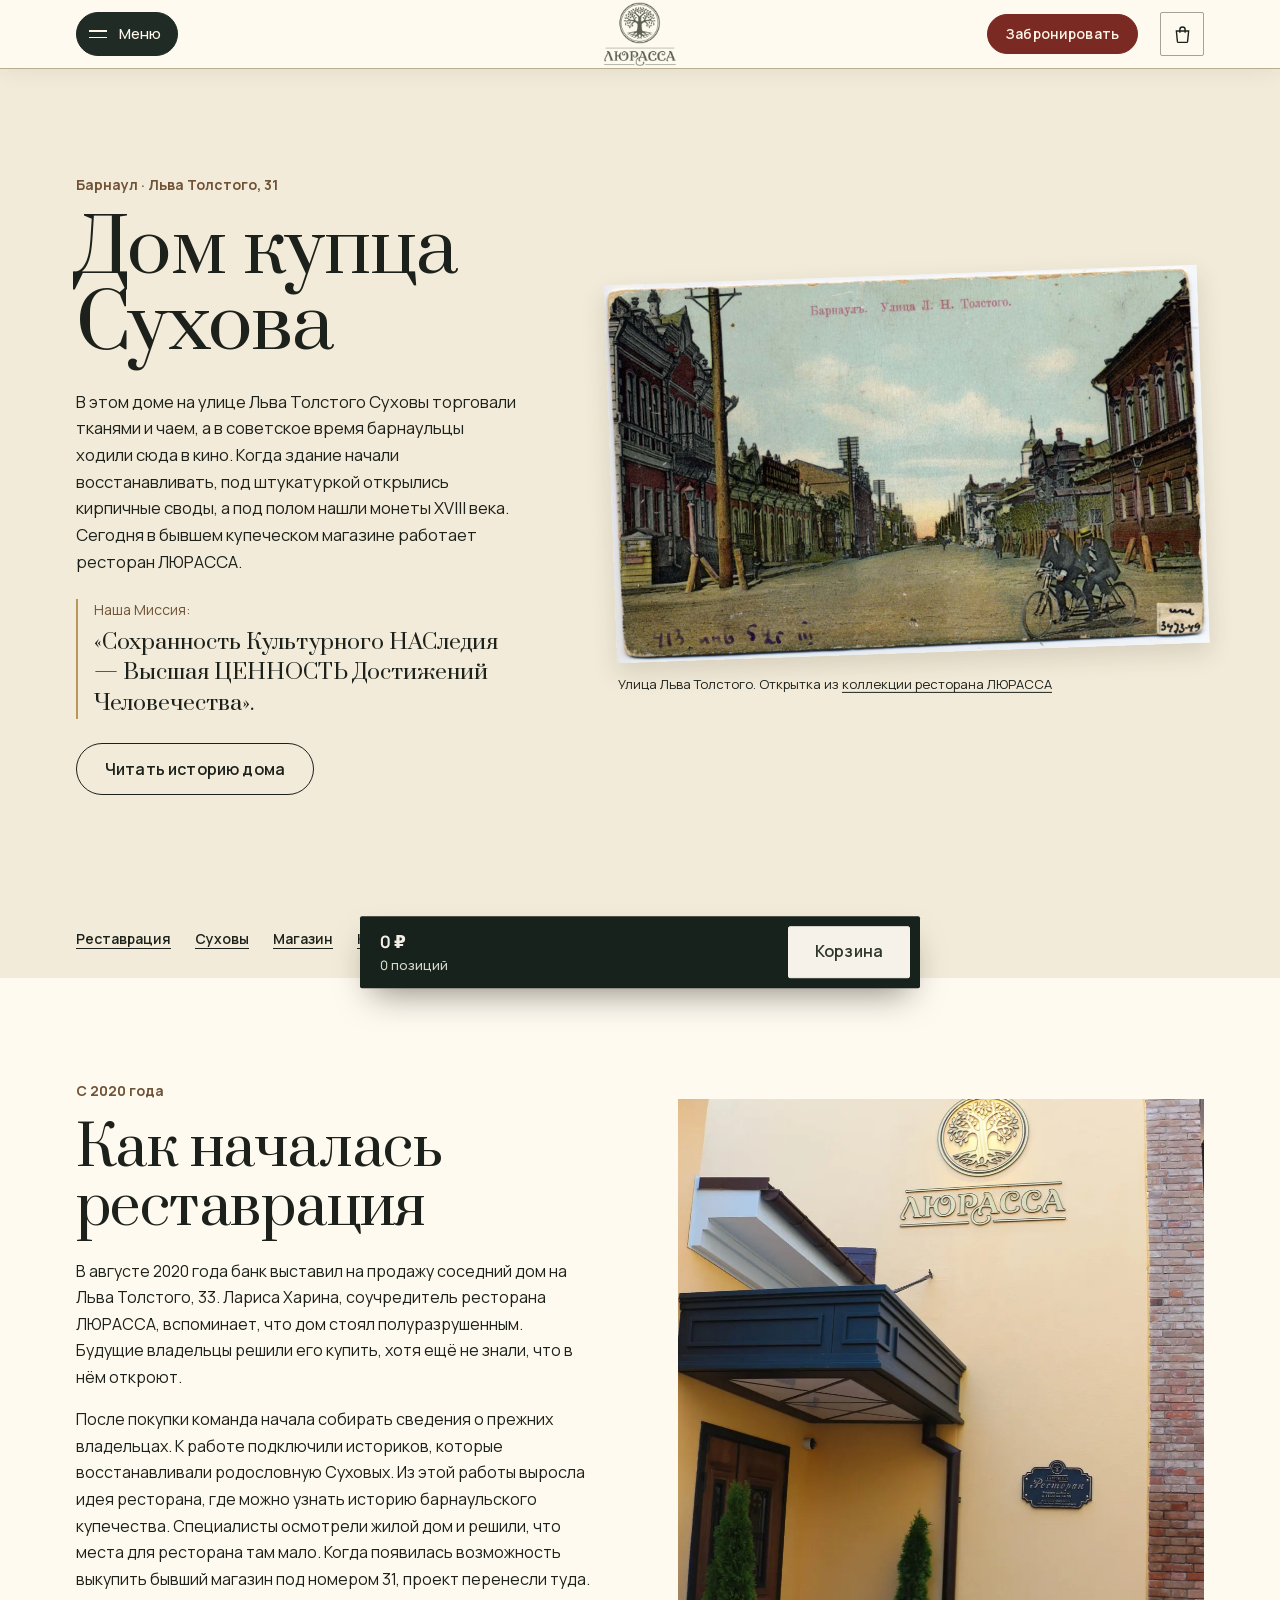
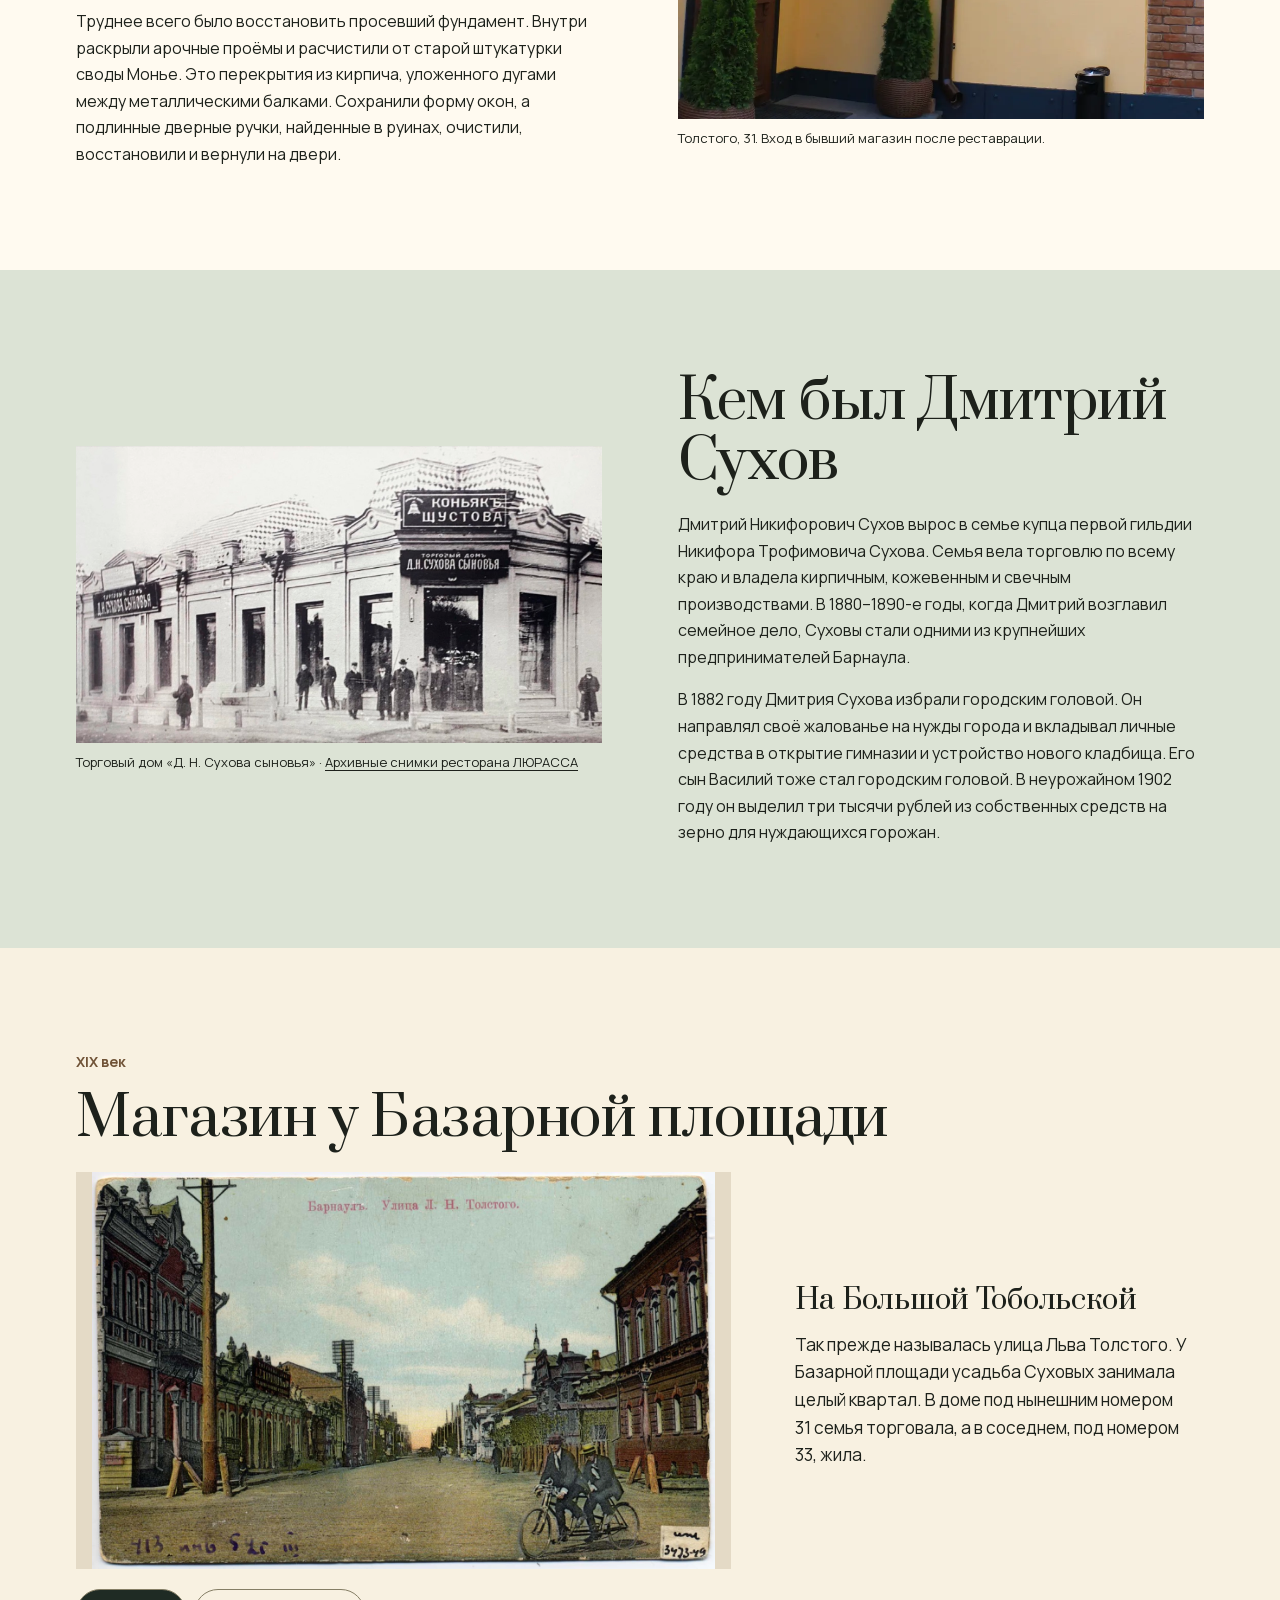
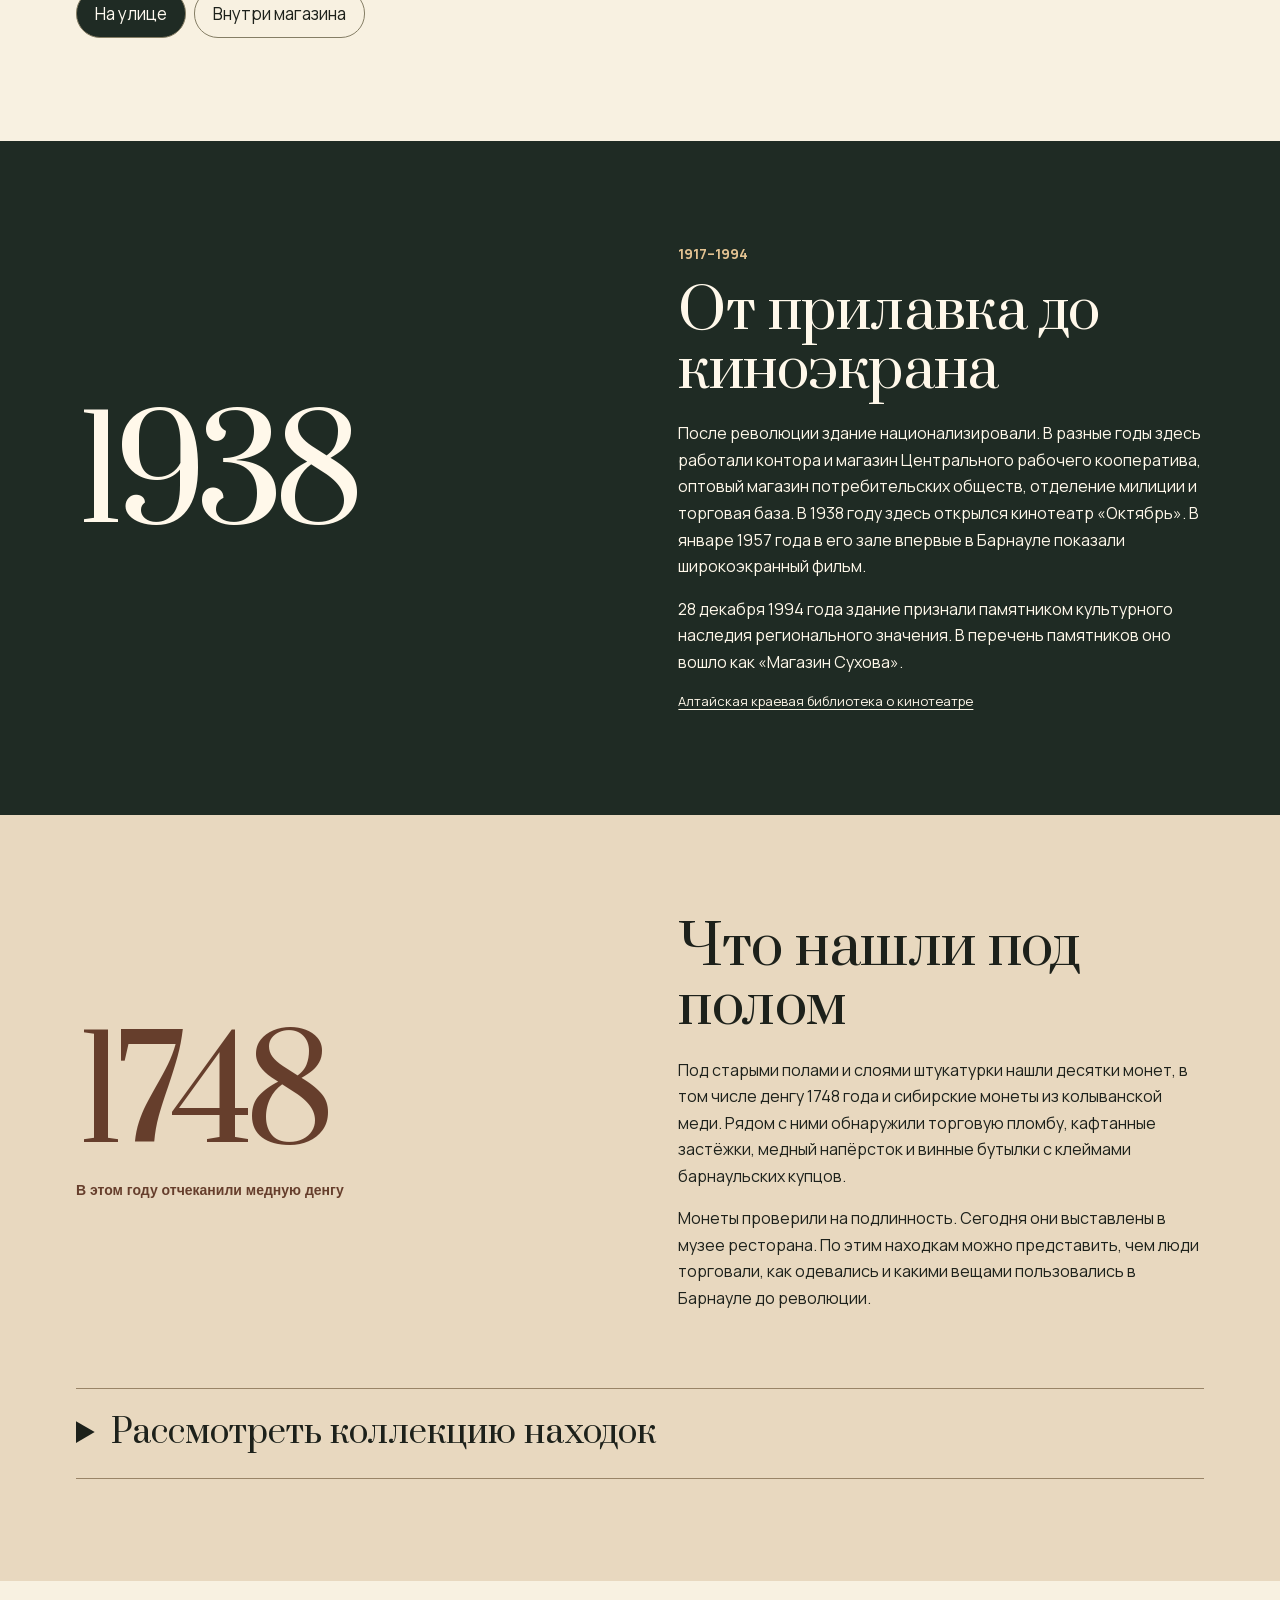
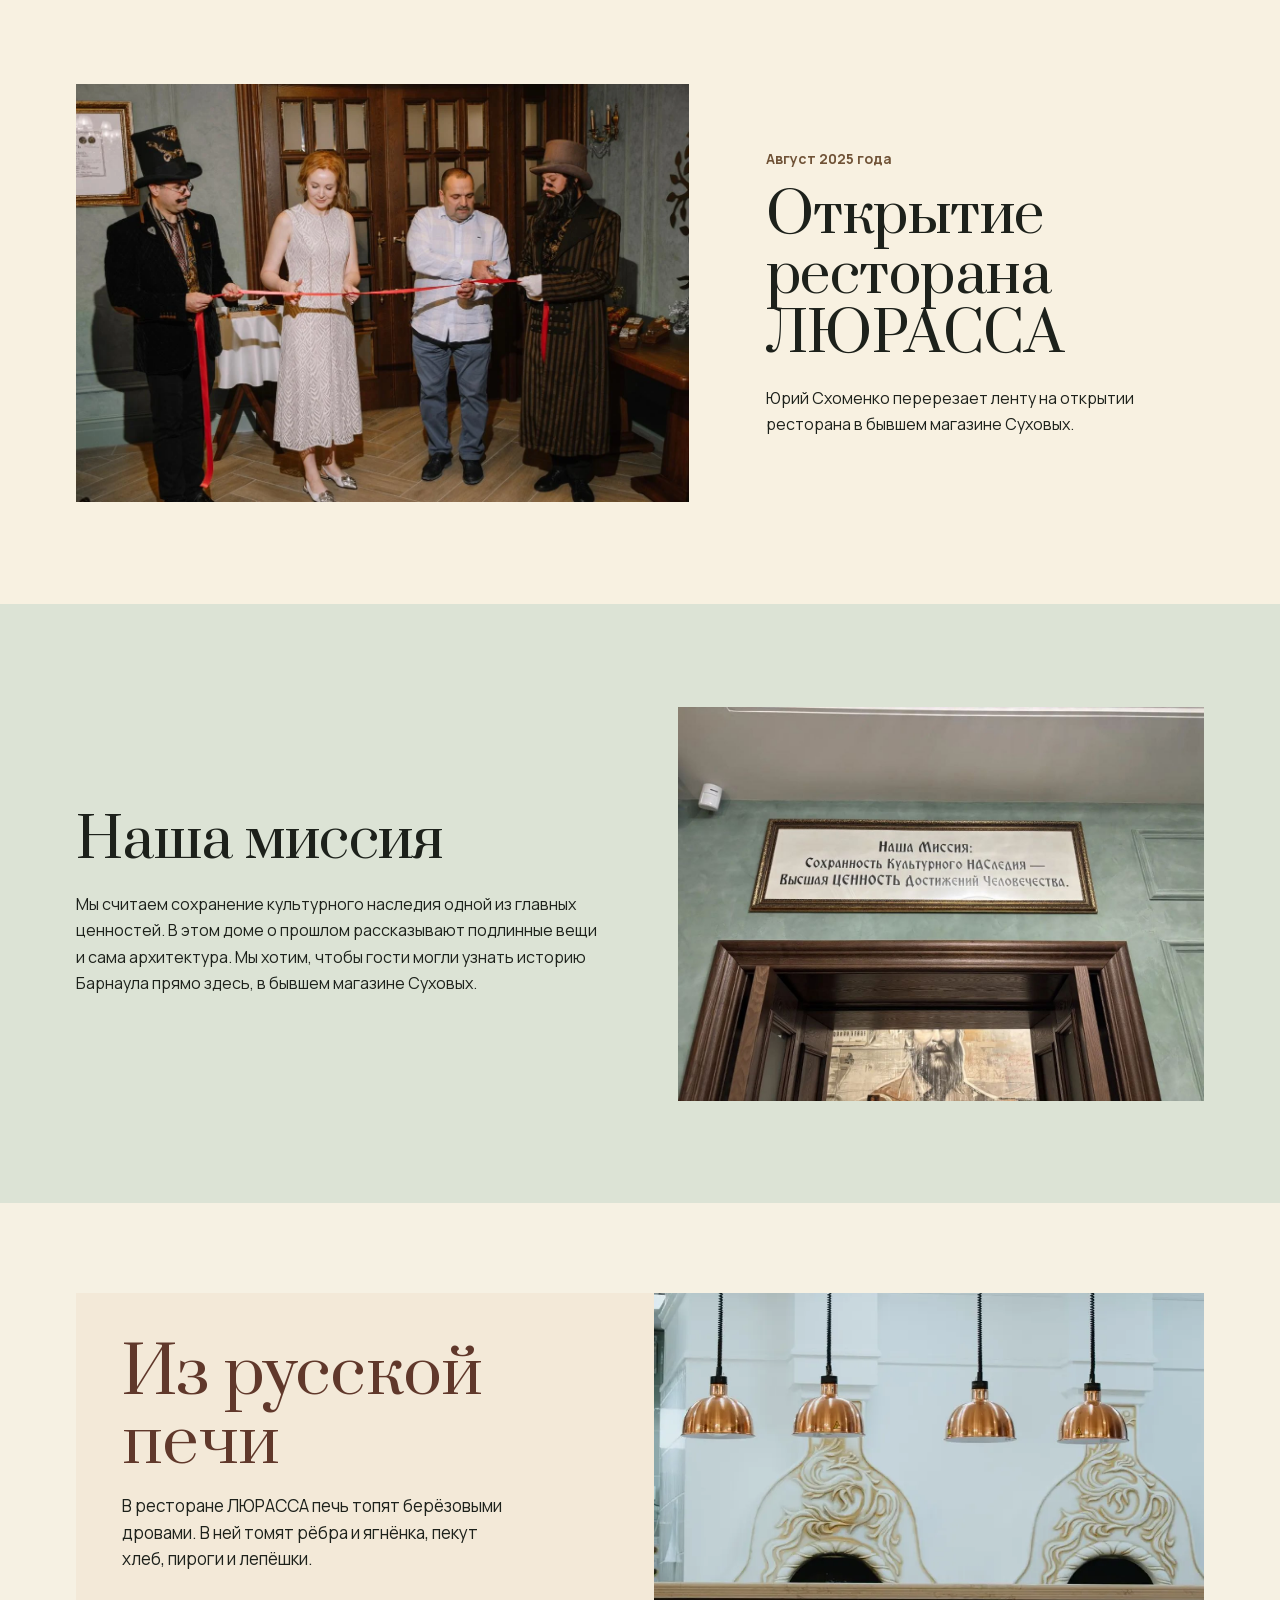
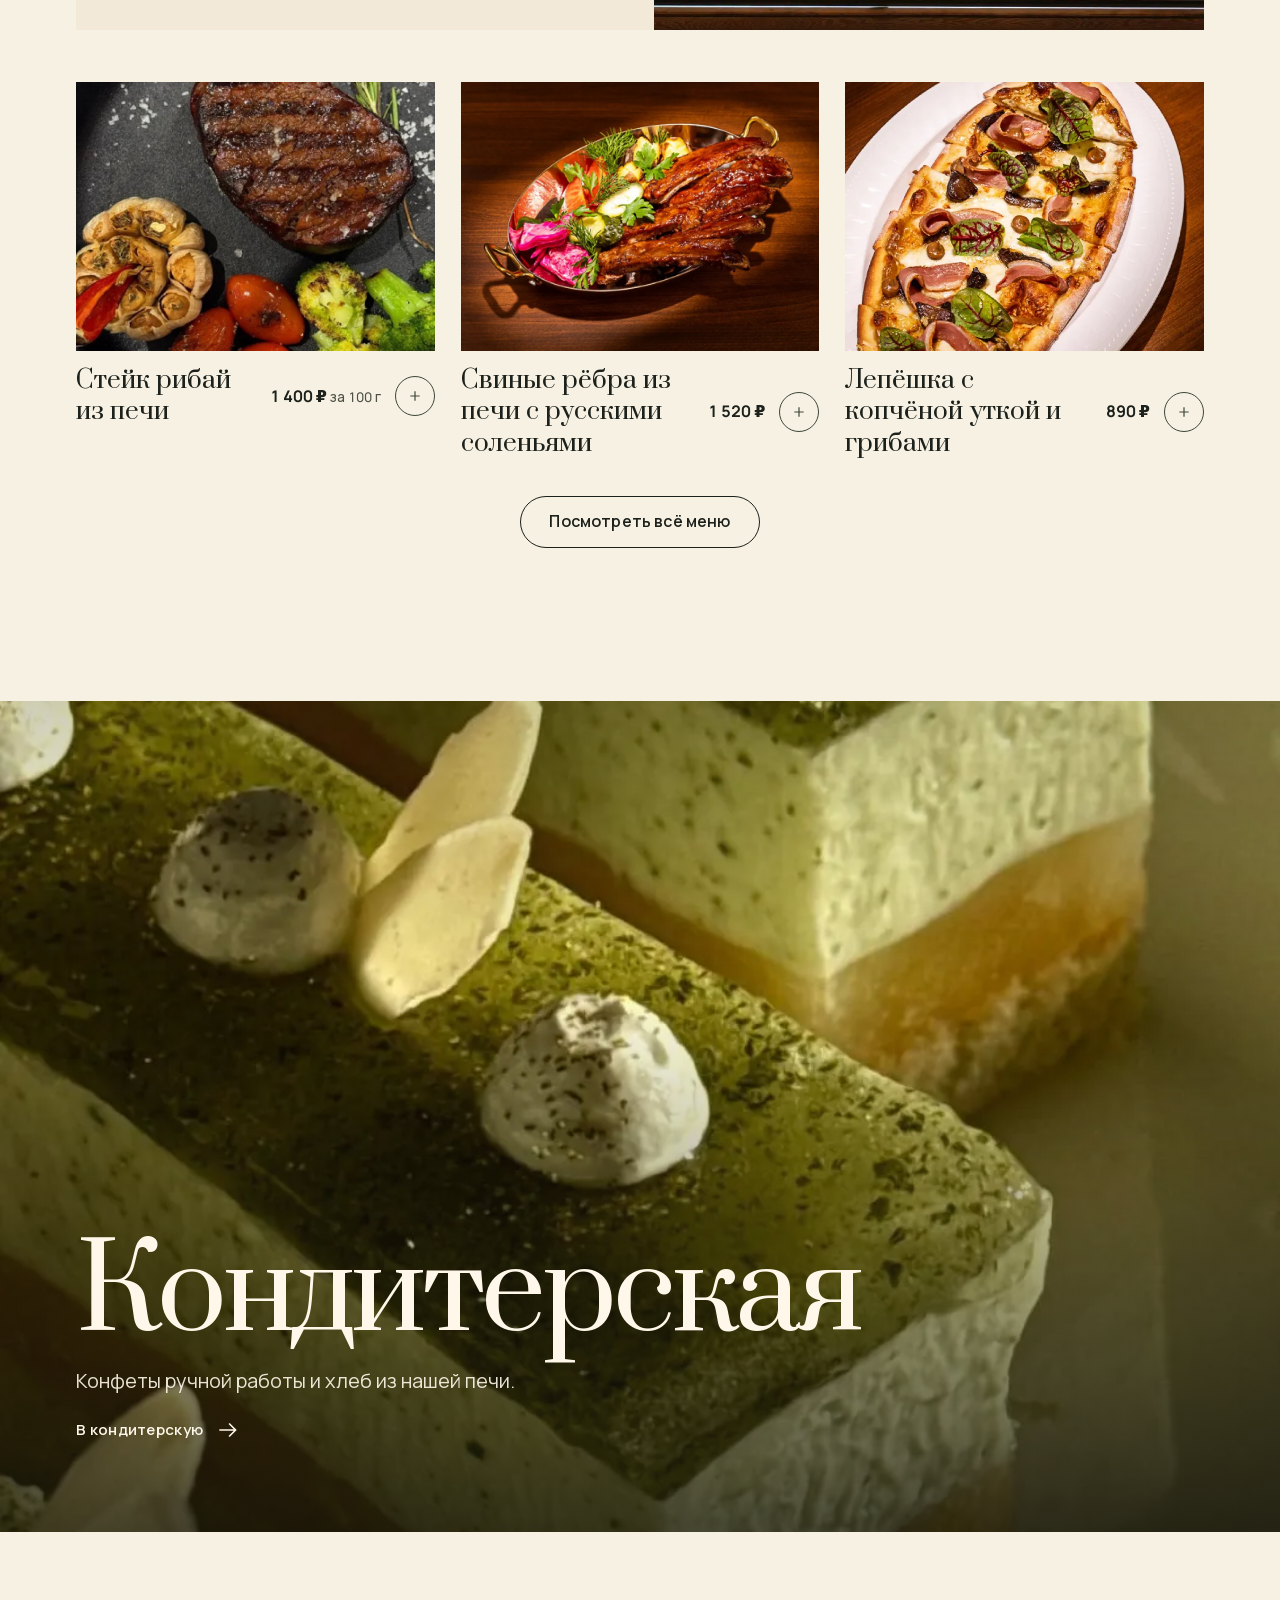
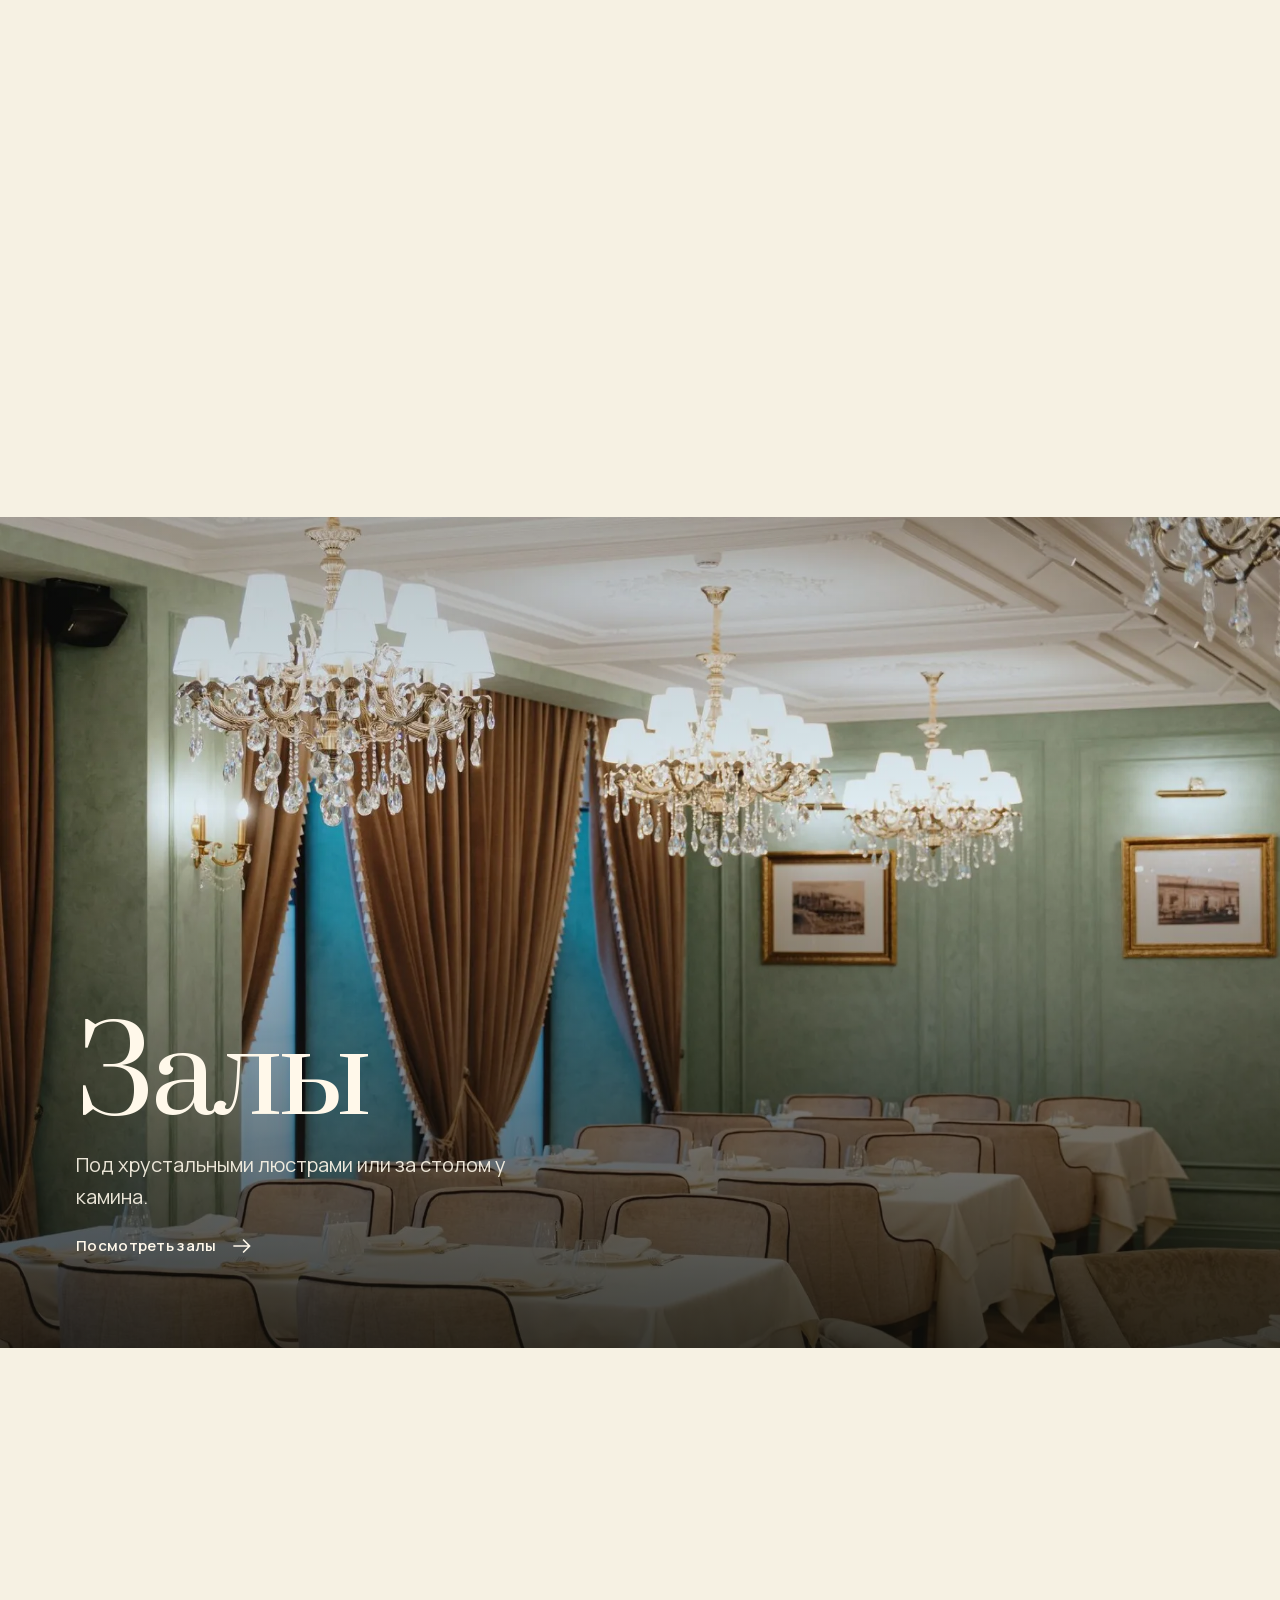
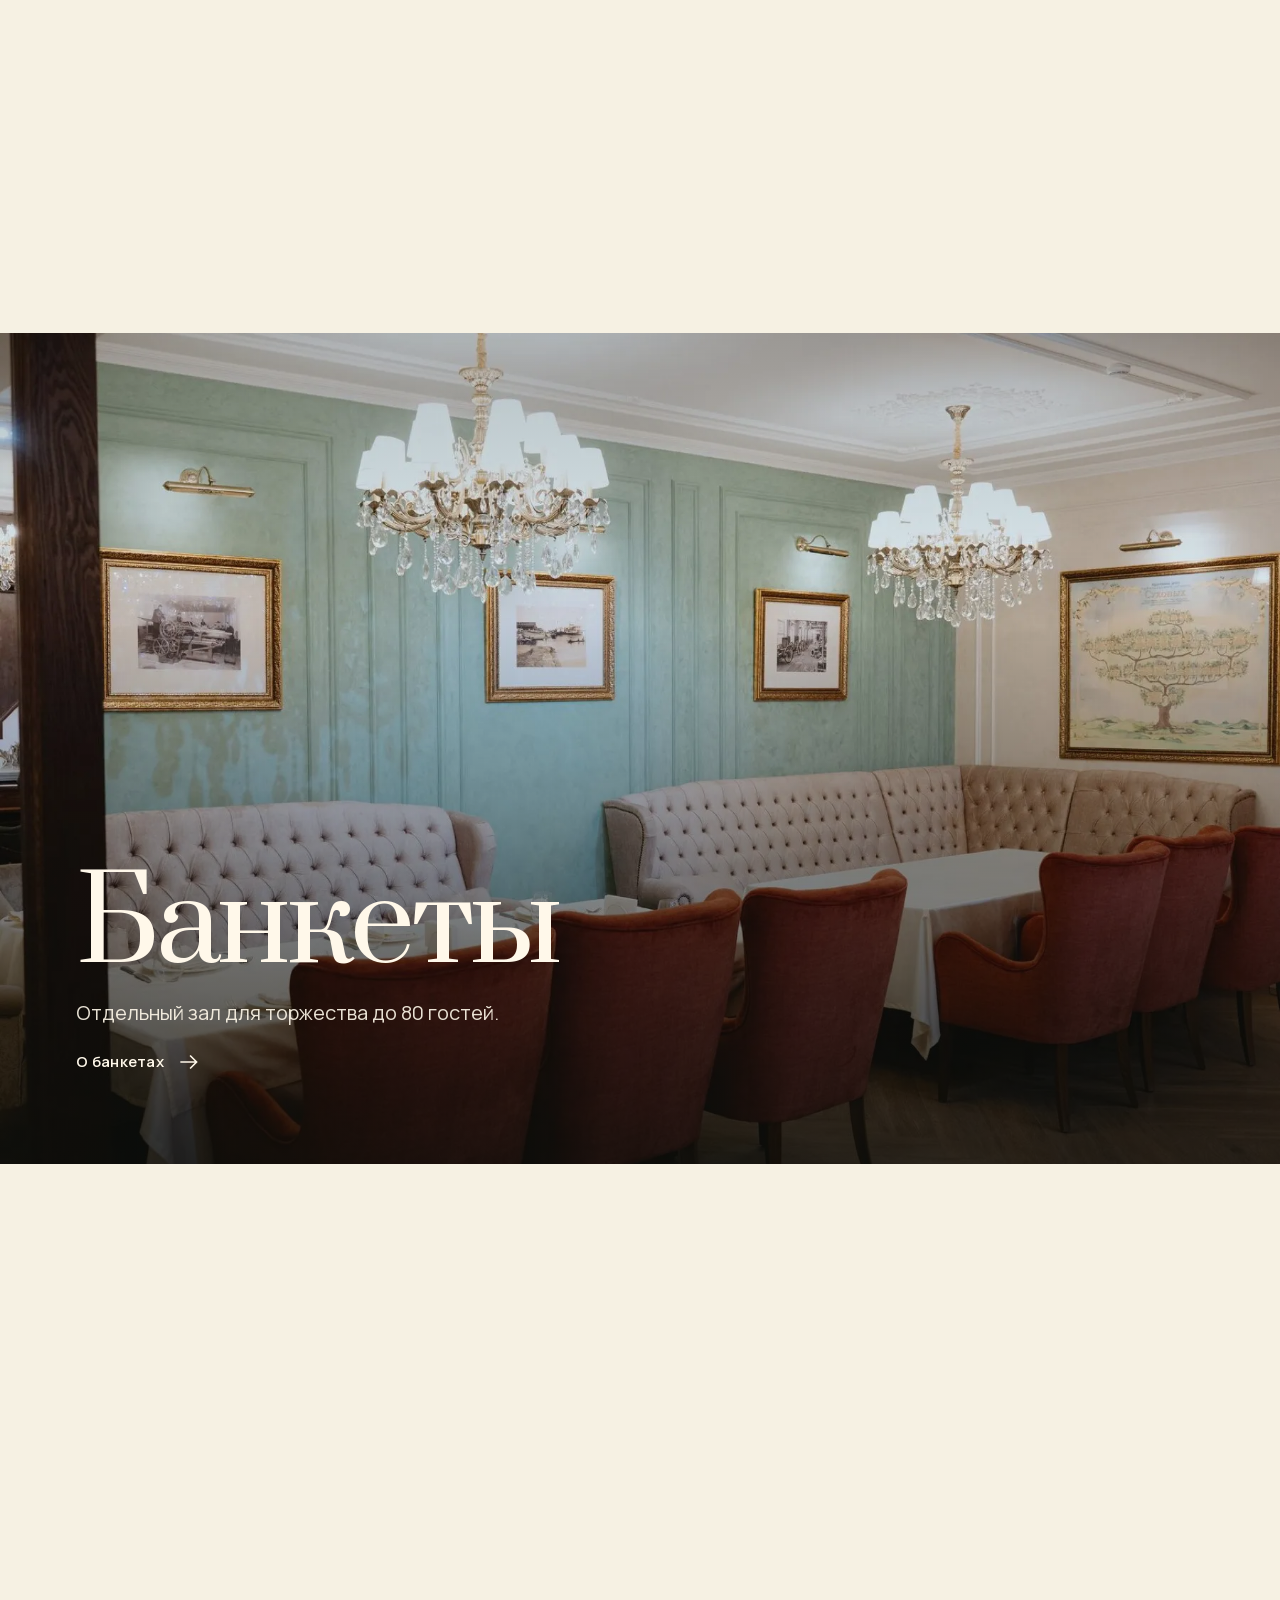
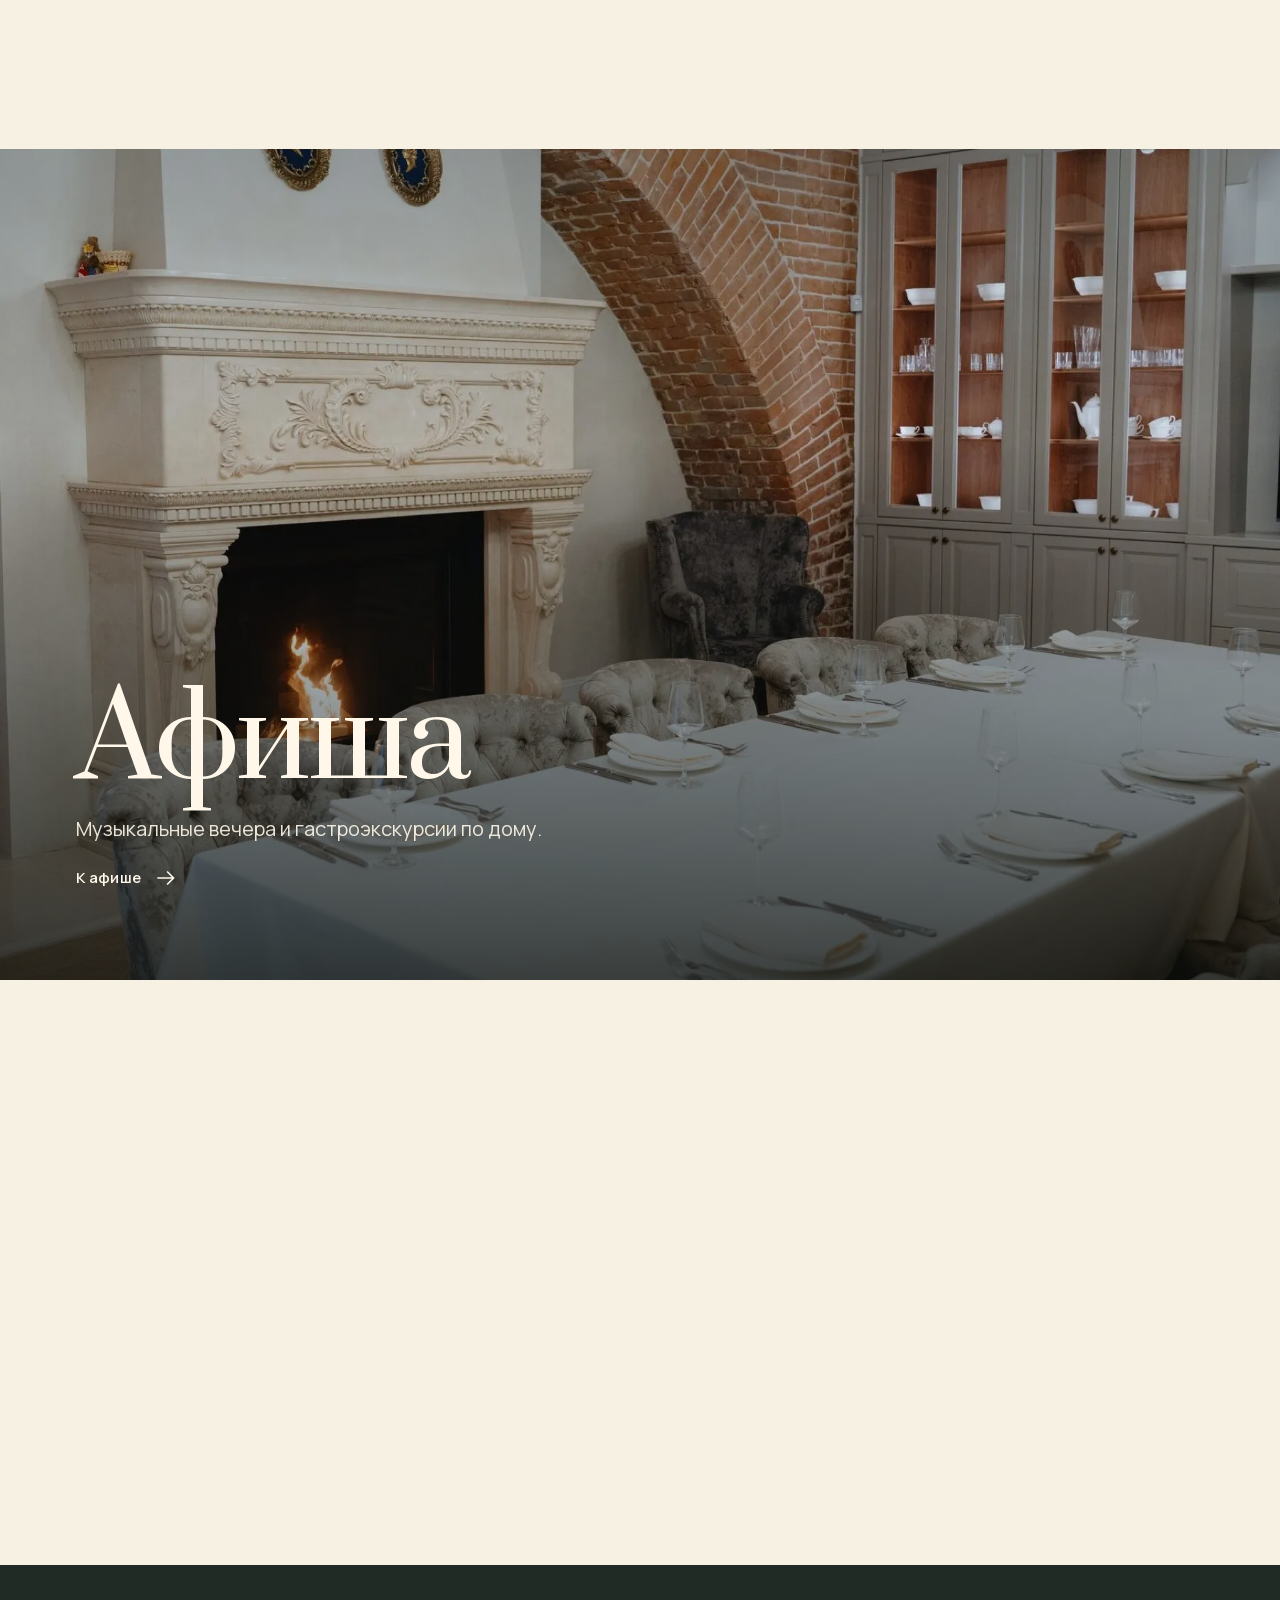
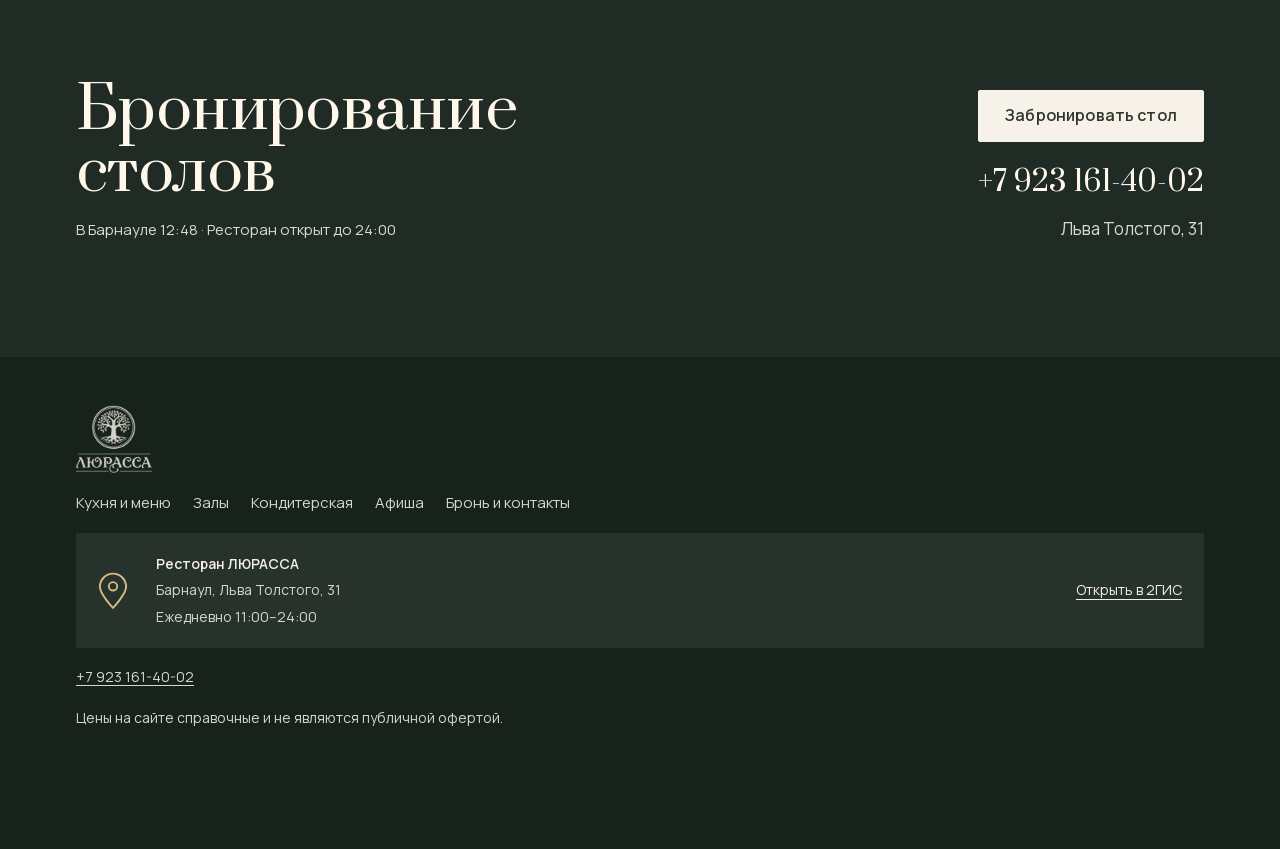
==== index.html @ 17867ce0 "Use official LURASSA spelling throughout the site" ====
<!doctype html>
<html lang="ru">
<head>
<meta charset="utf-8">
<meta name="viewport" content="width=device-width, initial-scale=1, viewport-fit=cover">
<title>ЛЮРАССА — ресторан купеческой кухни в Барнауле</title>
<meta name="description" content="История дома купца Сухова в Барнауле. После реставрации в бывшем купеческом магазине по адресу Льва Толстого, 31, открылся ресторан русской кухни ЛЮРАССА.">
<meta name="theme-color" content="#f6f1e3">
<link rel="preload" href="fonts/Prata-400-cyrillic.woff2" as="font" type="font/woff2" crossorigin>
<link rel="stylesheet" href="styles.css?v=1795356678">
<link rel="stylesheet" href="book.css?v=1795356678">
<link rel="stylesheet" href="pages.css?v=1795356678">
<link rel="icon" href="img/logo-tree-gold.png">
</head>
<body class="bk page-index">
<svg width="0" height="0" style="position:absolute" aria-hidden="true">
  <symbol id="i-bag" viewBox="0 0 24 24"><path d="M5 8h14l-1.2 12.2a1 1 0 0 1-1 .8H7.2a1 1 0 0 1-1-.8L5 8z" fill="none" stroke="currentColor" stroke-width="1.6"/><path d="M9 10V6.5a3 3 0 0 1 6 0V10" fill="none" stroke="currentColor" stroke-width="1.6"/></symbol>
  <symbol id="i-x" viewBox="0 0 24 24"><path d="M5 5l14 14M19 5L5 19" fill="none" stroke="currentColor" stroke-width="1.8"/></symbol>
  <symbol id="i-plus" viewBox="0 0 24 24"><path d="M12 5v14M5 12h14" fill="none" stroke="currentColor" stroke-width="1.8"/></symbol>
  <symbol id="i-arrow" viewBox="0 0 24 24"><path d="M4 12h15M13 6l6 6-6 6" fill="none" stroke="currentColor" stroke-width="1.5"/></symbol>
</svg>
<a class="skip" href="#main">К содержанию</a>
<header class="bk-top">
  <div class="wrap bk-top__in">
    <div class="bk-top__l">
      <button class="menubtn" type="button" aria-expanded="false" aria-controls="ov"><span class="menubtn__i"><i></i><i></i></span><span class="menubtn__t">Меню</span></button>
    </div>
    <a class="bk-logo" href="index.html" aria-label="ЛЮРАССА, на главную"><img src="img/logo-olive.png" alt="" width="400" height="357"></a>
    <div class="bk-top__r">
      <a class="bk-link bk-hide-s" href="tel:+79231614002">+7 923 161-40-02</a>
      <a class="btn btn--red btn--sm" href="bron.html">Забронировать</a>
      <button class="cart-btn" type="button" data-open-cart aria-label="Корзина"><svg aria-hidden="true"><use href="#i-bag"/></svg><span class="cart-btn__n"></span></button>
    </div>
  </div>
</header>
<div class="ov" id="ov" hidden>
  <div class="ov__pic" aria-hidden="true"><img src="img/gl-02.webp" alt=""></div>
  <div class="ov__body">
    <nav aria-label="Разделы сайта"><ul class="ov__list"><li><a href="index.html" data-img="img/gl-02.webp" aria-current="page">Главная · история дома</a></li><li><a href="menu.html" data-img="img/dish-ribeye.webp">Кухня и меню</a></li><li><a href="zaly.html" data-img="img/gl-08.webp">Залы</a></li><li><a href="konditerskaya.html" data-img="img/dessert-green.webp">Кондитерская</a></li><li><a href="afisha.html" data-img="img/gl-04.webp">Афиша</a></li><li><a href="bron.html" data-img="img/gl-11.webp">Бронь и контакты</a></li></ul></nav>
    <div class="ov__foot">
      <p class="live" data-live>Барнаул, Льва Толстого, 31 · ежедневно 11:00–24:00</p>
      <p><a href="tel:+79231614002">+7 923 161-40-02</a> · <a href="https://t.me/lurassa_rest">Telegram</a> · <a href="https://vk.com/lurassa_rest">ВКонтакте</a></p>
    </div>
  </div>
</div>
<main id="main">
<section class="heritage" aria-labelledby="heritage-title">
    <div class="wrap heritage__grid">
      <div class="heritage__copy">
        <p class="heritage__address">Барнаул · Льва Толстого, 31</p>
        <h1 id="heritage-title">Дом купца Сухова</h1>
        <p>В этом доме на улице Льва Толстого Суховы торговали тканями и чаем, а в советское время барнаульцы ходили сюда в кино. Когда здание начали восстанавливать, под штукатуркой открылись кирпичные своды, а под полом нашли монеты XVIII века. Сегодня в бывшем купеческом магазине работает ресторан ЛЮРАССА.</p>
        <div class="heritage__mission">
          <p>Наша Миссия:</p>
          <blockquote>«Сохранность Культурного НАСледия — Высшая ЦЕННОСТЬ Достижений Человечества».</blockquote>
        </div>
        <div class="heritage__links">
          <a class="btn btn--ink" href="#story">Читать историю дома</a>
        </div>
      </div>
      <figure class="heritage__photo">
        <img src="img/archive-store.jpg" alt="Старая барнаульская открытка с видом улицы Льва Толстого" width="1440" height="918" fetchpriority="high">
        <figcaption>Улица Льва Толстого. Открытка из <a href="https://lurassa.ru/history">коллекции ресторана ЛЮРАССА</a></figcaption>
      </figure>
    </div>
    <div class="heritage__story" id="story">
      <nav class="wrap heritage__contents" aria-label="Главы истории дома">
        <a href="#restoration">Реставрация</a>
        <a href="#sukhov">Суховы</a>
        <a href="#store">Магазин</a>
        <a href="#cinema">Кинотеатр</a>
        <a href="#finds">Находки</a>
        <a href="#opening">Открытие</a>
        <a href="#mission">Миссия</a>
      </nav>
      <section class="heritage__chapter heritage__chapter--restoration" id="restoration">
        <div class="wrap heritage__chapter-in">
          <div class="heritage__chapter-copy">
        <div>
          <p class="heritage__period">С 2020 года</p>
          <h2>Как началась реставрация</h2>
        </div>
        <div class="heritage__prose"><p>В августе 2020 года банк выставил на продажу соседний дом на Льва Толстого, 33. Лариса Харина, соучредитель ресторана ЛЮРАССА, вспоминает, что дом стоял полуразрушенным. Будущие владельцы решили его купить, хотя ещё не знали, что в нём откроют.</p>
          <p>После покупки команда начала собирать сведения о прежних владельцах. К работе подключили историков, которые восстанавливали родословную Суховых. Из этой работы выросла идея ресторана, где можно узнать историю барнаульского купечества. Специалисты осмотрели жилой дом и решили, что места для ресторана там мало. Когда появилась возможность выкупить бывший магазин под номером 31, проект перенесли туда.</p>
          <p>Труднее всего было восстановить просевший фундамент. Внутри раскрыли арочные проёмы и расчистили от старой штукатурки своды Монье. Это перекрытия из кирпича, уложенного дугами между металлическими балками. Сохранили форму окон, а подлинные дверные ручки, найденные в руинах, очистили, восстановили и вернули на двери.</p></div>
          </div>
          <figure class="heritage__figure">
            <img src="img/facade-sign.webp" alt="Вход в восстановленный купеческий магазин" width="1030" height="1400" loading="lazy">
            <figcaption>Толстого, 31. Вход в бывший магазин после реставрации.</figcaption>
          </figure>
        </div>
      </section>
      <section class="heritage__chapter heritage__chapter--portrait" id="sukhov">
        <div class="wrap heritage__chapter-in">
          <figure class="heritage__figure">
            <img src="img/archive-sons.jpg" alt="Вывеска торгового дома Д. Н. Сухова сыновья на старой фотографии" width="1440" height="814" loading="lazy">
            <figcaption>Торговый дом «Д. Н. Сухова сыновья» · <a href="https://lurassa.ru/history">Архивные снимки ресторана ЛЮРАССА</a></figcaption>
          </figure>
          <div class="heritage__chapter-copy">
        <h2>Кем был Дмитрий Сухов</h2>
        <div class="heritage__prose"><p>Дмитрий Никифорович Сухов вырос в семье купца первой гильдии Никифора Трофимовича Сухова. Семья вела торговлю по всему краю и владела кирпичным, кожевенным и свечным производствами. В 1880–1890-е годы, когда Дмитрий возглавил семейное дело, Суховы стали одними из крупнейших предпринимателей Барнаула.</p>
          <p>В 1882 году Дмитрия Сухова избрали городским головой. Он направлял своё жалованье на нужды города и вкладывал личные средства в открытие гимназии и устройство нового кладбища. Его сын Василий тоже стал городским головой. В неурожайном 1902 году он выделил три тысячи рублей из собственных средств на зерно для нуждающихся горожан.</p></div>
          </div>
        </div>
      </section>
      <section class="heritage__chapter heritage__chapter--archive" id="store">
        <div class="wrap heritage__chapter-in">
        <div>
          <p class="heritage__period">XIX век</p>
          <h2>Магазин у Базарной площади</h2>
        </div>
          <div class="archive-album">
            <figure id="album-street">
              <img src="img/archive-store.jpg" alt="Большая Тобольская на старой открытке" width="1440" height="918" loading="lazy">
              <figcaption><h3>На Большой Тобольской</h3><p>Так прежде называлась улица Льва Толстого. У Базарной площади усадьба Суховых занимала целый квартал. В доме под нынешним номером 31 семья торговала, а в соседнем, под номером 33, жила.</p></figcaption>
            </figure>
            <figure id="album-shop">
              <img src="img/archive-extra.jpg" alt="Прилавки, полки с товаром и продавцы в торговом зале" width="1440" height="838" loading="lazy">
              <figcaption><h3>За купеческим прилавком</h3><p>В магазин приходили за чаем, сахаром, тканями и готовым платьем. Здесь же купцы покупали у местных жителей сельскохозяйственную продукцию.</p></figcaption>
            </figure>
            <div class="album-controls" hidden aria-label="Снимки магазина">
              <button type="button" aria-controls="album-street">На улице</button>
              <button type="button" aria-controls="album-shop">Внутри магазина</button>
            </div>
          </div>
        </div>
      </section>
      <section class="heritage__chapter heritage__chapter--cinema" id="cinema">
        <div class="wrap heritage__chapter-in">
          <div class="heritage__date" aria-hidden="true">1938</div>
          <div class="heritage__chapter-copy">
        <div>
          <p class="heritage__period">1917–1994</p>
          <h2>От прилавка до киноэкрана</h2>
        </div>
        <div class="heritage__prose"><p>После революции здание национализировали. В разные годы здесь работали контора и магазин Центрального рабочего кооператива, оптовый магазин потребительских обществ, отделение милиции и торговая база. В 1938 году здесь открылся кинотеатр «Октябрь». В январе 1957 года в его зале впервые в Барнауле показали широкоэкранный фильм.</p>
          <p>28 декабря 1994 года здание признали памятником культурного наследия регионального значения. В перечень памятников оно вошло как «Магазин Сухова».</p>
            <p class="heritage__credit"><a href="https://altlib.ru/territorii/barnaul/kinoteatr-oktyabr/8988-2/">Алтайская краевая библиотека о кинотеатре</a></p></div>
          </div>
        </div>
      </section>
      <section class="heritage__chapter heritage__chapter--finds" id="finds">
        <div class="wrap heritage__chapter-in">
          <div class="heritage__date">
            <span>1748</span>
            <small>В этом году отчеканили медную денгу</small>
          </div>
          <div class="heritage__chapter-copy">
        <h2>Что нашли под полом</h2>
        <div class="heritage__prose"><p>Под старыми полами и слоями штукатурки нашли десятки монет, в том числе денгу 1748 года и сибирские монеты из колыванской меди. Рядом с ними обнаружили торговую пломбу, кафтанные застёжки, медный напёрсток и винные бутылки с клеймами барнаульских купцов.</p>
          <p>Монеты проверили на подлинность. Сегодня они выставлены в музее ресторана. По этим находкам можно представить, чем люди торговали, как одевались и какими вещами пользовались в Барнауле до революции.</p>
          </div>
          </div>
          <details class="finds-collection" id="nahodki">
            <summary>Рассмотреть коллекцию находок</summary>
            <ol class="tl">
        <span class="tl__line" aria-hidden="true"><span class="tl__fill"></span></span>
        <li class="tl__i"><span class="tl__dot" aria-hidden="true"></span><div class="tl__card"><span class="tl__y">1748</span><h3>Денга</h3><p>Медная монета времён Елизаветы Петровны. Самая старая находка в доме.</p></div></li>
        <li class="tl__i"><span class="tl__dot" aria-hidden="true"></span><div class="tl__card"><span class="tl__y">1760-е</span><h3>Сибирская монета</h3><p>Её чеканили из колыванской меди, добытой на нынешнем Алтае, для обращения в Сибири.</p></div></li>
        <li class="tl__i"><span class="tl__dot" aria-hidden="true"></span><div class="tl__card"><span class="tl__y">1786</span><h3>Полушка</h3><p>Самая мелкая монета империи, ровно половина деньги. </p></div></li>
        <li class="tl__i"><span class="tl__dot" aria-hidden="true"></span><div class="tl__card"><span class="tl__y">XVIII–XIX</span><h3>Кафтанные застёжки и напёрсток</h3><p>Предметы из повседневной жизни купеческого дома.</p></div></li>
        <li class="tl__i"><span class="tl__dot" aria-hidden="true"></span><div class="tl__card"><span class="tl__y">1841</span><h3>Копейка серебром</h3><p>Медная монета времён Николая I.</p></div></li>
        <li class="tl__i"><span class="tl__dot" aria-hidden="true"></span><div class="tl__card"><span class="tl__y">1870–1900</span><h3>Печная дверца</h3><p>Чугунное литьё Кусинского завода: пожарное депо и птица Феникс. Печь в купеческом доме и грела, и украшала.</p></div></li>
        <li class="tl__i"><span class="tl__dot" aria-hidden="true"></span><div class="tl__card"><span class="tl__y">XIX в.</span><h3>Торговая пломба</h3><p>Свинцовой пломбой купцы опечатывали товар, чтобы в дороге его никто не тронул.</p></div></li>
        <li class="tl__i"><span class="tl__dot" aria-hidden="true"></span><div class="tl__card"><span class="tl__y">1916</span><h3>Две копейки</h3><p>Самая поздняя монета из найденных: её отчеканили за год до революции.</p></div></li>
      </ol>
          </details>
        </div>
      </section>
      <section class="heritage__chapter heritage__chapter--opening" id="opening">
        <div class="wrap heritage__chapter-in">
          <figure class="heritage__figure">
            <img src="img/opening-ribbon.webp" alt="На открытии ресторана ЛЮРАССА перерезают красную ленту" width="1280" height="873" loading="lazy">
          </figure>
          <div class="heritage__chapter-copy">
            <p class="heritage__period">Август 2025 года</p>
            <h2>Открытие ресторана ЛЮРАССА</h2>
            <p class="heritage__prose">Юрий Схоменко перерезает ленту на открытии ресторана в бывшем магазине Суховых.</p>
          </div>
        </div>
      </section>
      <section class="heritage__chapter heritage__chapter--mission" id="mission">
        <div class="wrap heritage__chapter-in">
        <div>
          <h2>Наша миссия</h2>
          <p class="heritage__prose">Мы считаем сохранение культурного наследия одной из главных ценностей. В этом доме о прошлом рассказывают подлинные вещи и сама архитектура. Мы хотим, чтобы гости могли узнать историю Барнаула прямо здесь, в бывшем магазине Суховых.</p>
        </div>
        <figure class="heritage__plaque">
          <img src="img/heritage-mission.jpg" alt="Табличка с миссией над дверью ресторана ЛЮРАССА" width="1280" height="960" loading="lazy">
        </figure>
        </div>
      </section>
    </div>
  </section>

  <section class="ch" id="pech" aria-labelledby="kitchen-title">
    <div class="wrap">
      <div class="kitchen-opening" id="house-years">
        <div class="kitchen-opening__copy">
          <h2 id="kitchen-title">Из русской печи</h2>
          <p>В ресторане ЛЮРАССА печь топят берёзовыми дровами. В ней томят рёбра и ягнёнка, пекут хлеб, пироги и лепёшки.</p>
        </div>
        <img src="img/oven.webp" alt="Белая печь ресторана ЛЮРАССА с лепным узором и медными лампами над раздачей" loading="lazy">
      </div>
      <div class="oven-selection">
        <article class="plate rv">
          <div class="plate__pic" data-dish="goryachee-3" role="button" tabindex="0" aria-label="Подробнее о блюде"><img src="img/dish-ribeye.webp" alt="Стейк рибай с печёным чесноком и томатами" loading="lazy" width="1000" height="1000"></div>
          <div class="plate__row"><span class="plate__name">Стейк рибай из печи</span><span class="price">1 400 ₽ <small>за 100 г</small></span><span data-slot><button class="add" type="button" data-add="goryachee-3" aria-label="Добавить: стейк рибай"><svg aria-hidden="true"><use href="#i-plus"/></svg></button></span></div>
        </article>
        <article class="plate rv">
          <div class="plate__pic" data-dish="goryachee-11" role="button" tabindex="0" aria-label="Подробнее о блюде"><img src="img/dish-ribs.webp" alt="Свиные рёбра из печи с соленьями" loading="lazy" width="1000" height="667"></div>
          <div class="plate__row"><span class="plate__name">Свиные рёбра из печи с русскими соленьями</span><span class="price">1 520 ₽</span><span data-slot><button class="add" type="button" data-add="goryachee-11" aria-label="Добавить: свиные рёбра"><svg aria-hidden="true"><use href="#i-plus"/></svg></button></span></div>
        </article>
        <article class="plate rv">
          <div class="plate__pic" data-dish="pech-0" role="button" tabindex="0" aria-label="Подробнее о блюде"><img src="img/dish-lepeshka.webp" alt="Лепёшка из печи" loading="lazy" width="1000" height="1000"></div>
          <div class="plate__row"><span class="plate__name">Лепёшка с копчёной уткой и грибами</span><span class="price">890 ₽</span><span data-slot><button class="add" type="button" data-add="pech-0" aria-label="Добавить: лепёшка с уткой"><svg aria-hidden="true"><use href="#i-plus"/></svg></button></span></div>
        </article>
      </div>
      <div class="carte__more" id="carte"><a class="btn btn--ink" href="menu.html">Посмотреть всё меню</a></div>
    </div>
  </section>

  <section class="scenes" id="restaurant-preview-title" aria-label="Разделы ресторана">
    <a class="scene" href="konditerskaya.html">
      <span class="scene__pic"><img src="img/dessert-green.webp" alt="" loading="lazy"></span>
      <span class="wrap scene__in">
        <span class="scene__t">Кондитерская</span>
        <span class="scene__s">Конфеты ручной работы и хлеб из нашей печи.</span>
        <span class="scene__go">В кондитерскую<svg aria-hidden="true"><use href="#i-arrow"/></svg></span>
      </span>
    </a>
    <div class="scene__hold" aria-hidden="true"></div>
    <a class="scene" href="zaly.html">
      <span class="scene__pic"><img src="img/gl-02.webp" alt="" loading="lazy"></span>
      <span class="wrap scene__in">
        <span class="scene__t">Залы</span>
        <span class="scene__s">Под хрустальными люстрами или за столом у камина.</span>
        <span class="scene__go">Посмотреть залы<svg aria-hidden="true"><use href="#i-arrow"/></svg></span>
      </span>
    </a>
    <div class="scene__hold" aria-hidden="true"></div>
    <a class="scene" href="zaly.html#bankety">
      <span class="scene__pic"><img src="img/g-banquet.webp" alt="" loading="lazy"></span>
      <span class="wrap scene__in">
        <span class="scene__t">Банкеты</span>
        <span class="scene__s">Отдельный зал для торжества до 80 гостей.</span>
        <span class="scene__go">О банкетах<svg aria-hidden="true"><use href="#i-arrow"/></svg></span>
      </span>
    </a>
    <div class="scene__hold" aria-hidden="true"></div>
    <a class="scene" href="afisha.html">
      <span class="scene__pic"><img src="img/gl-11.webp" alt="" loading="lazy"></span>
      <span class="wrap scene__in">
        <span class="scene__t">Афиша</span>
        <span class="scene__s">Музыкальные вечера и гастроэкскурсии по дому.</span>
        <span class="scene__go">К афише<svg aria-hidden="true"><use href="#i-arrow"/></svg></span>
      </span>
    </a>
    <div class="scene__hold" aria-hidden="true"></div>
  </section>

  <section class="fin">
    <div class="wrap fin__in">
      <div>
        <h2 class="fin__h">Бронирование столов</h2>
        <p class="fin__k" data-live>Барнаул · ежедневно 11:00–24:00</p>
      </div>
      <div class="fin__act">
        <a class="btn btn--light" href="bron.html">Забронировать стол</a>
        <a class="fin__tel" href="tel:+79231614002">+7 923 161-40-02</a>
        <p class="fin__s">Льва Толстого, 31</p>
      </div>
    </div>
  </section>

</main>
<footer class="foot">
  <div class="wrap foot__in">
    <img class="foot__wordmark" src="img/logo-cream.png" alt="ЛЮРАССА" width="400" height="357">
    <nav class="foot__nav" aria-label="Разделы"><a href="menu.html">Кухня и меню</a><a href="zaly.html">Залы</a><a href="konditerskaya.html">Кондитерская</a><a href="afisha.html">Афиша</a><a href="bron.html">Бронь и контакты</a></nav>
    <address class="foot__place">
      <svg class="foot__pin" viewBox="0 0 32 40" aria-hidden="true"><path d="M16 38S2 23.3 2 15.5a14 14 0 1 1 28 0C30 23.3 16 38 16 38Z" fill="none" stroke="currentColor" stroke-width="2"/><circle cx="16" cy="15" r="4.5" fill="none" stroke="currentColor" stroke-width="2"/></svg>
      <span class="foot__place-copy"><b>Ресторан ЛЮРАССА</b><span>Барнаул, Льва Толстого, 31</span><span>Ежедневно 11:00–24:00</span></span>
      <a class="foot__map-link" href="https://2gis.ru/barnaul/firm/70000001102581486" target="_blank" rel="noopener noreferrer">Открыть в 2ГИС</a>
    </address>
    <p><a href="tel:+79231614002">+7 923 161-40-02</a></p>
    <p>Цены на сайте справочные и не являются публичной офертой.</p>
  </div>
</footer>
<div class="cartbar" role="region" aria-label="Корзина">
  <div class="cartbar__sum"></div>
  <button class="btn" type="button" data-open-cart>Корзина</button>
</div>

<div class="drawer" aria-hidden="true" role="dialog" aria-modal="true" aria-labelledby="cart-title">
  <div class="drawer__bg"></div>
  <div class="drawer__panel">
    <div class="drawer__head"><h2 id="cart-title">Ваш заказ</h2><button class="x" type="button" data-close-cart aria-label="Закрыть корзину"><svg aria-hidden="true"><use href="#i-x"/></svg></button></div>
    <div class="drawer__body"></div>
    <div class="drawer__foot">
      <div class="ways">
        <label><input type="radio" name="way" value="pickup" checked>Самовывоз<small>Льва Толстого, 31</small></label>
        <label><input type="radio" name="way" value="delivery" disabled>Доставка<small>Пока недоступна</small></label>
      </div>
      <div class="total"><span>Итого</span><span></span></div>
      <button class="btn to-checkout" type="button">Оформить</button>
      <form class="checkout">
        <div class="field"><label for="c-name">Имя</label><input id="c-name" name="name" autocomplete="given-name" required></div>
        <div class="field"><label for="c-phone">Телефон</label><input id="c-phone" name="phone" type="tel" inputmode="tel" autocomplete="tel" placeholder="+7 900 000-00-00" required></div>
        <div class="field"><label for="c-time">Время самовывоза</label><input id="c-time" name="pickup_time" type="time" value="19:00" required></div>
        <button class="btn" type="submit">Отправить заказ</button>
      </form>
      <p class="checkout-ok" hidden><b>Демо-версия заказа.</b> Заказ никуда не отправлен. Чтобы оформить самовывоз, позвоните по номеру <a href="tel:+79231614002">+7 923 161-40-02</a>.</p>
    </div>
  </div>
</div>

<script src="menu-data.js?v=1795356678"></script>
<script src="book.js?v=1795356678"></script>
<script src="app.js?v=1795356678"></script>
<script src="site.js?v=1795356678"></script>
<script src="dish.js?v=1795356678"></script>
</body>
</html>
---- styles.css ----
@import url("fonts.css");

/* Palette taken from the restaurant's own rooms:
   cream tablecloths, sage-mint walls, olive wall panels, brass chandeliers, burgundy chairs */
:root {
  --cream: #f6f2ea;
  --cream-2: #efe8db;
  --sage: #e1e6dc;
  --sage-2: #c9d1c3;
  --olive: #3e4638;
  --olive-deep: #2f362a;
  --brass: #a8864f;
  --brass-2: #d8bb84;
  --brass-ink: #866634;
  --burgundy: #6e2b24;
  --ink: #26281f;
  --ink-2: #55564b;
  --on-olive: #f3efe5;
  --on-olive-2: #d4d8ca;
  --line: rgba(168, 134, 79, .45);

  --display: "Prata", Georgia, serif;
  --text: "Manrope", system-ui, sans-serif;

  --gutter: clamp(16px, 5vw, 56px);
  --max: 1240px;
  --ease: cubic-bezier(.16, 1, .3, 1);
}

* { box-sizing: border-box; }
html { -webkit-text-size-adjust: 100%; scroll-behavior: smooth; scroll-padding-top: 76px; }
body {
  margin: 0; background: var(--cream); color: var(--ink);
  font-family: var(--text); font-size: 17px; line-height: 1.6;
  -webkit-font-smoothing: antialiased;
}
img { display: block; max-width: 100%; height: auto; }
a { color: inherit; text-underline-offset: .2em; text-decoration-thickness: 1px; }
::selection { background: var(--sage-2); color: var(--ink); }
:focus-visible { outline: 2px solid var(--brass); outline-offset: 3px; }
button { font: inherit; color: inherit; }
button, a, .btn { touch-action: manipulation; -webkit-tap-highlight-color: transparent; }
.skip { position: absolute; left: 12px; top: -60px; z-index: 100; background: var(--olive); color: var(--on-olive); padding: 10px 16px; }
.skip:focus { top: 12px; }
section[id] { scroll-margin-top: 76px; }

.wrap { max-width: var(--max); margin: 0 auto; padding: 0 var(--gutter); }

h1, h2, h3 { font-family: var(--display); font-weight: 400; margin: 0; letter-spacing: -.01em; text-wrap: balance; }
h1 { font-size: clamp(38px, 8.4vw, 76px); line-height: 1.12; }
h2 { font-size: clamp(30px, 5.4vw, 52px); line-height: 1.15; }
h3 { font-size: clamp(22px, 3vw, 28px); line-height: 1.3; }
p { margin: 0; max-width: 62ch; text-wrap: pretty; }
.lead { font-size: clamp(18px, 2vw, 20px); line-height: 1.6; color: var(--ink-2); }

/* brass rule with a small diamond, from the chandelier hardware */
.rule { display: flex; align-items: center; gap: 12px; color: var(--brass); margin: 22px 0; max-width: 220px; }
.rule::before, .rule::after { content: ""; height: 1px; background: currentColor; flex: 1; }
.rule i { width: 7px; height: 7px; border: 1px solid currentColor; transform: rotate(45deg); }

/* ---------- buttons ---------- */
.btn {
  display: inline-flex; align-items: center; justify-content: center; gap: 10px;
  min-height: 52px; padding: 12px 26px;
  font-family: var(--text); font-weight: 600; font-size: 16px; letter-spacing: .01em;
  text-decoration: none; cursor: pointer; border-radius: 2px;
  border: 1px solid var(--olive); background: var(--olive); color: var(--on-olive);
  transition: background-color .25s, color .25s, border-color .25s, transform .25s var(--ease);
}
.btn:hover { background: var(--olive-deep); border-color: var(--olive-deep); }
.btn:active { transform: translateY(1px); }
.btn--ghost { background: transparent; color: var(--olive); }
.btn--ghost:hover { background: var(--olive); color: var(--on-olive); }
.btn--light { background: var(--cream); border-color: var(--cream); color: var(--olive-deep); }
.btn--light:hover { background: #fff; border-color: #fff; color: var(--olive-deep); }
.btn[disabled] { opacity: .45; cursor: not-allowed; }

.link { font-weight: 600; text-decoration: none; border-bottom: 1px solid var(--brass); padding-bottom: 2px; }
.link:hover { color: var(--olive); border-color: var(--olive); }

/* ---------- header ---------- */
.top { position: sticky; top: 0; z-index: 40; background: rgba(246,242,234,.95); border-bottom: 1px solid var(--line); }
.top__in { display: flex; align-items: center; gap: 20px; min-height: 66px; }
.brand { display: flex; align-items: center; gap: 10px; text-decoration: none; margin-right: auto; }
.brand img { width: 38px; height: auto; }
.brand span { font-family: var(--display); font-size: 21px; letter-spacing: .14em; color: var(--olive); }
.nav { display: none; gap: clamp(16px, 1.8vw, 28px); }
.nav a { white-space: nowrap; }
.nav a { font-size: 15px; font-weight: 500; text-decoration: none; color: var(--ink-2); }
.nav a:hover, .nav a[aria-current="page"] { color: var(--ink); }
.top__phone { font-weight: 600; font-size: 15px; text-decoration: none; white-space: nowrap; }
.top__phone:hover { color: var(--olive); }
.cart-btn { position: relative; display: inline-flex; align-items: center; justify-content: center; width: 44px; height: 44px; border: 1px solid var(--line); border-radius: 2px; background: transparent; color: var(--olive); cursor: pointer; }
.cart-btn:hover { border-color: var(--olive); }
.cart-btn svg { width: 21px; height: 21px; }
.cart-btn__n { position: absolute; top: -7px; right: -7px; min-width: 20px; height: 20px; padding: 0 5px; border-radius: 10px; background: var(--burgundy); color: #fff; font: 700 11px/20px var(--text); text-align: center; }
.cart-btn__n:empty { display: none; }
@media (min-width: 960px) { .nav { display: flex; } }
@media (max-width: 420px) { .top__phone .long { display: none; } .brand span { font-size: 19px; letter-spacing: .1em; } }

/* ---------- hero ---------- */
.hero { padding: 32px 0 64px; }
.hero__grid { display: grid; gap: 32px; }
.hero__lead { margin-top: 20px; }
.hero__cta { display: flex; flex-wrap: wrap; gap: 10px; margin-top: 28px; }
.hero__facts { display: flex; flex-wrap: wrap; gap: 4px 22px; margin-top: 24px; font-size: 15px; color: var(--ink-2); }
.hero__facts b { color: var(--ink); font-weight: 600; }
.frame { position: relative; overflow: hidden; border-radius: 2px; background: var(--sage); }
.frame img { width: 100%; height: 100%; object-fit: cover; }
.frame::after { content: ""; position: absolute; inset: 10px; border: 1px solid rgba(232, 214, 176, .7); pointer-events: none; }
.hero__pic .frame { aspect-ratio: 4 / 3.2; }
.cap { margin-top: 10px; font-size: 14px; color: var(--ink-2); }
@media (min-width: 960px) {
  .hero { padding: 56px 0 96px; }
  .hero__grid { grid-template-columns: .9fr 1.1fr; align-items: center; gap: 64px; }
  .hero__pic .frame { aspect-ratio: 5 / 5.4; }
}

/* ---------- delivery note ---------- */
.note { background: var(--sage); border-top: 1px solid var(--sage-2); border-bottom: 1px solid var(--sage-2); }
.note__in { display: flex; flex-wrap: wrap; align-items: baseline; gap: 6px 18px; padding-top: 16px; padding-bottom: 16px; font-size: 16px; }
.note b { font-family: var(--display); font-weight: 400; font-size: 20px; color: var(--olive); }

/* ---------- sections ---------- */
.sec { padding: 80px 0; }
.sec--sage { background: var(--sage); }
.sec--olive { background: var(--olive); color: var(--on-olive); }
.sec--olive .lead { color: var(--on-olive-2); }
.sec__head { display: grid; gap: 16px; margin-bottom: 40px; max-width: 760px; }
@media (min-width: 960px) { .sec { padding: 120px 0; } }

/* ---------- dishes ---------- */
.dishes { display: grid; gap: 28px 18px; grid-template-columns: 1fr 1fr; }
.dish { position: relative; display: grid; grid-template-rows: auto 1fr; gap: 12px; }
.dish__pic { aspect-ratio: 4 / 5; overflow: hidden; border-radius: 2px; background: #2a201a; }
.dish__pic img { width: 100%; height: 100%; object-fit: cover; transition: transform .8s var(--ease); }
.dish:hover .dish__pic img { transform: scale(1.03); }
.dish__body { display: grid; gap: 10px; align-content: space-between; }
.dish__name { font-family: var(--display); font-size: 18px; line-height: 1.35; }
.dish__row { display: flex; align-items: center; justify-content: space-between; gap: 8px; }
.price { font-weight: 700; font-size: 16px; white-space: nowrap; font-variant-numeric: tabular-nums; }
.price small { font-weight: 500; color: var(--ink-2); }
.dish--big { grid-column: span 2; }
.dish--big .dish__pic { aspect-ratio: 16 / 11; }
.dish--big .dish__name { font-size: 24px; }
@media (min-width: 960px) {
  .dishes { grid-template-columns: repeat(4, 1fr); gap: 40px 28px; }
  .dish--big { grid-column: span 2; grid-row: span 2; }
  .dish--big .dish__pic { aspect-ratio: auto; height: 100%; min-height: 420px; }
  .dish--big .dish__name { font-size: 28px; }
}
.more { margin-top: 44px; display: flex; flex-wrap: wrap; gap: 14px; align-items: center; }

.add { display: inline-flex; align-items: center; justify-content: center; width: 40px; height: 40px; flex: none; border-radius: 50%; border: 1px solid var(--olive); background: transparent; color: var(--olive); cursor: pointer; transition: background-color .2s, color .2s, transform .2s var(--ease); }
.add svg { width: 16px; height: 16px; }
.add:hover { background: var(--olive); color: var(--on-olive); }
.add:active { transform: scale(.94); }
.qty { display: inline-flex; align-items: center; border: 1px solid var(--olive); border-radius: 20px; height: 40px; }
.qty button { width: 36px; height: 38px; border: 0; background: transparent; cursor: pointer; font-size: 18px; line-height: 1; color: var(--olive); border-radius: 20px; }
.qty button:hover { background: var(--sage); }
.qty span { min-width: 22px; text-align: center; font-weight: 700; font-variant-numeric: tabular-nums; }

.stamp { position: absolute; z-index: 3; pointer-events: none; font-size: 13px; font-weight: 600; color: var(--on-olive); background: var(--olive); padding: 6px 12px; border-radius: 2px; opacity: 0; transform: translateY(6px); animation: pop .5s var(--ease) forwards; }
@keyframes pop { to { opacity: 1; transform: translateY(0); } }
.stamp.out { animation: fadeout .4s ease forwards; }
@keyframes fadeout { from { opacity: 1; transform: none; } to { opacity: 0; transform: none; } }

/* ---------- rooms ---------- */
.rooms { display: grid; gap: 28px 16px; grid-template-columns: 1fr 1fr; }
.room .frame { aspect-ratio: 3 / 4; }
.room:first-child { grid-column: span 2; }
.room:first-child .frame { aspect-ratio: 16 / 10; }
.room h3 { font-size: 20px; margin-top: 14px; }
.room p { font-size: 15px; color: var(--ink-2); margin-top: 2px; }
@media (min-width: 960px) {
  .rooms { grid-template-columns: 1.6fr 1fr 1fr; gap: 24px; align-items: end; }
  .room:first-child { grid-column: auto; }
  .room:first-child .frame { aspect-ratio: 4 / 3.6; }
}

/* ---------- history ---------- */
.house { display: grid; gap: 40px; }
.house__pic .frame { aspect-ratio: 3 / 4; }
.finds { list-style: none; margin: 32px 0 0; padding: 0; border-top: 1px solid var(--line); }
.finds li { display: grid; grid-template-columns: 96px 1fr; gap: 6px 20px; padding: 18px 0; border-bottom: 1px solid var(--line); }
.finds .y { font-family: var(--display); font-size: 20px; color: var(--brass-ink); line-height: 1.35; }
.finds b { display: block; font-weight: 600; }
.finds p { font-size: 15px; color: var(--ink-2); }
@media (min-width: 960px) { .house { grid-template-columns: .8fr 1.2fr; gap: 80px; align-items: start; } .house__pic { position: sticky; top: 100px; } }

/* ---------- banquets ---------- */
.split { display: grid; gap: 36px; }
.split .frame { aspect-ratio: 3 / 2; }
.facts { list-style: none; padding: 0; margin: 28px 0 0; border-top: 1px solid rgba(201, 169, 110, .4); }
.facts li { display: flex; justify-content: space-between; gap: 16px; padding: 14px 0; border-bottom: 1px solid rgba(201, 169, 110, .4); }
.facts b { font-weight: 600; color: var(--brass-2); text-align: right; }
.split .btn { margin-top: 30px; }
@media (min-width: 960px) { .split { grid-template-columns: 1.1fr .9fr; align-items: center; gap: 80px; } }

/* ---------- sweetshop ---------- */
.sweet { display: grid; gap: 36px; }
.sweet__pics { display: grid; grid-template-columns: 1.2fr 1fr; gap: 14px; align-items: start; }
.sweet__pics .frame { aspect-ratio: 3 / 4; }
.sweet__pics .frame:last-child { margin-top: 48px; }
.candy { list-style: none; margin: 28px 0 0; padding: 0; border-top: 1px solid var(--line); }
.candy li { display: flex; align-items: baseline; gap: 8px; padding: 12px 0; border-bottom: 1px solid var(--line); }
.candy li span:first-child { flex: 1; }
@media (min-width: 960px) { .sweet { grid-template-columns: 1fr 1fr; gap: 80px; align-items: center; } .sweet__pics { order: -1; } }

/* ---------- quotes ---------- */
.quotes { display: grid; gap: 40px; }
.quote { margin: 0; }
.quote blockquote { margin: 0; font-family: var(--display); font-size: clamp(20px, 2.4vw, 26px); line-height: 1.5; }
.quote figcaption { margin-top: 16px; font-size: 15px; color: var(--ink-2); }
.quote figcaption::before { content: ""; display: inline-block; width: 28px; height: 1px; background: var(--brass); vertical-align: middle; margin-right: 12px; }
@media (min-width: 960px) { .quotes { grid-template-columns: 1fr 1fr; gap: 64px; } }

/* ---------- booking ---------- */
.book { display: grid; gap: 48px; }
.book > *, .row2 > *, .field { min-width: 0; }
.form { display: grid; gap: 16px; padding: 28px 22px; background: #fff; border: 1px solid var(--line); border-radius: 2px; }
.form h3 { margin-bottom: 4px; }
.form__fields { display: grid; gap: 14px; }
.field { display: grid; gap: 6px; }
.field label { font-size: 14px; font-weight: 600; color: var(--ink-2); }
.field input, .field select { width: 100%; min-width: 0; font: inherit; font-size: 17px; color: var(--ink); background-color: var(--cream); min-height: 50px; padding: 10px 14px; border: 1px solid var(--sage-2); border-radius: 2px; }
.field input:focus-visible, .field select:focus-visible { border-color: var(--olive); outline: 2px solid var(--brass); outline-offset: 1px; }
.field input::placeholder { color: #66675b; }
.row2 { display: grid; grid-template-columns: 1fr 1fr; gap: 12px; }
.form__note { font-size: 14px; color: var(--ink-2); }
.form__ok { display: none; padding: 18px; background: var(--sage); border-radius: 2px; }
.form.is-sent .form__ok { display: block; }
.form.is-sent .form__fields { display: none; }
.contacts dl { margin: 28px 0 0; display: grid; gap: 22px; }
.contacts dt { font-size: 14px; font-weight: 600; color: var(--ink-2); }
.contacts dd { margin: 4px 0 0; font-family: var(--display); font-size: 21px; line-height: 1.45; }
.contacts dd a { text-decoration: none; }
.contacts dd a:hover { color: var(--olive); }
.socials { display: flex; gap: 22px; margin-top: 28px; }
@media (min-width: 960px) { .book { grid-template-columns: 1fr 1fr; gap: 80px; } .form { padding: 36px; } }

/* ---------- footer ---------- */
.foot { background: var(--olive-deep); color: var(--on-olive-2); padding: 48px 0 120px; font-size: 14px; }
.foot__in { display: grid; gap: 18px; }
.foot img { width: 56px; }
.foot__place { display: grid; grid-template-columns: 42px minmax(0, 1fr) auto; align-items: center; gap: 16px; padding: 20px 22px; background: rgba(255,255,255,.07); font-style: normal; }
.foot__pin { width: 30px; height: 38px; color: var(--brass-2); }
.foot__place-copy { display: grid; gap: 4px; }
.foot__place-copy b { color: var(--on-olive); font-weight: 600; }
.foot__place-copy span { display: block; }
.foot__map-link { color: var(--on-olive) !important; text-decoration-thickness: 1px; text-underline-offset: 4px; white-space: nowrap; }
@media (max-width: 560px) {
  .foot__place { grid-template-columns: 30px minmax(0, 1fr); gap: 12px; padding: 18px 16px; }
  .foot__pin { width: 24px; height: 32px; }
  .foot__map-link { grid-column: 2; justify-self: start; }
}

/* ---------- cart ---------- */
.cartbar { position: fixed; left: 12px; right: 12px; bottom: 12px; z-index: 50; display: flex; align-items: center; gap: 12px; justify-content: space-between; padding: 10px 10px 10px 20px; background: var(--olive-deep); color: var(--on-olive); border-radius: 2px; box-shadow: 0 16px 34px -12px rgba(20,22,16,.5); transform: translateY(140%); transition: transform .5s var(--ease); max-width: 560px; margin: 0 auto; }
.cartbar.is-on { transform: translateY(0); }
.cartbar__sum { font-weight: 700; font-size: 17px; font-variant-numeric: tabular-nums; }
.cartbar__sum small { display: block; font-weight: 500; font-size: 13px; color: var(--on-olive-2); }
.cartbar .btn { background: var(--cream); color: var(--olive-deep); border-color: var(--cream); min-height: 46px; }

.drawer { position: fixed; inset: 0; z-index: 60; display: none; }
.drawer.is-open { display: block; }
.drawer__bg { position: absolute; inset: 0; background: rgba(30,32,24,.5); animation: fade .3s ease; }
.drawer__panel { position: absolute; right: 0; top: 0; bottom: 0; width: min(460px, 100%); background: var(--cream); display: grid; grid-template-rows: auto 1fr auto; animation: slide .45s var(--ease); box-shadow: -20px 0 40px -20px rgba(0,0,0,.3); }
@keyframes fade { from { opacity: 0; } }
@keyframes slide { from { transform: translateX(100%); } }
.drawer__head { display: flex; align-items: center; justify-content: space-between; padding: 18px 20px; border-bottom: 1px solid var(--line); }
.drawer__head h2 { font-size: 28px; }
.x { width: 44px; height: 44px; border: 1px solid var(--line); border-radius: 2px; background: transparent; color: var(--ink); cursor: pointer; display: inline-flex; align-items: center; justify-content: center; }
.x svg { width: 18px; height: 18px; }
.drawer__body { overflow: auto; overscroll-behavior: contain; padding: 4px 20px 20px; }
.line { display: grid; grid-template-columns: 1fr auto; gap: 8px 12px; padding: 16px 0; border-bottom: 1px solid var(--line); }
.line__name { font-weight: 500; line-height: 1.4; }
.line__meta { font-size: 13px; color: var(--ink-2); }
.line .qty { justify-self: start; }
.line .price { align-self: center; }
.empty { padding: 48px 0; text-align: center; color: var(--ink-2); }
.empty b { display: block; font-family: var(--display); font-weight: 400; font-size: 24px; color: var(--ink); margin-bottom: 8px; }
.drawer__foot { padding: 18px 20px 22px; border-top: 1px solid var(--line); display: grid; gap: 14px; background: var(--cream-2); }
.total { display: flex; justify-content: space-between; align-items: baseline; font-family: var(--display); font-size: 24px; }
.ways { display: grid; grid-template-columns: 1fr 1fr; gap: 8px; }
.ways label { position: relative; padding: 10px 12px; cursor: pointer; font-weight: 600; font-size: 15px; text-align: center; background: var(--cream); border: 1px solid var(--sage-2); border-radius: 2px; }
.ways input { position: absolute; opacity: 0; }
.ways label:has(input:checked) { border-color: var(--olive); box-shadow: inset 0 0 0 1px var(--olive); }
.ways label:has(input:disabled) { color: #6f7064; cursor: not-allowed; }
.ways small { display: block; font-weight: 400; font-size: 12px; color: var(--ink-2); }
.checkout { display: none; gap: 12px; }
.drawer.is-checkout .checkout { display: grid; }
.drawer.is-checkout .to-checkout { display: none; }

@media (prefers-reduced-motion: reduce) {
  *, *::before, *::after { animation-duration: .01ms !important; transition-duration: .01ms !important; scroll-behavior: auto !important; }
}

/* ---------- menu page ---------- */
.mhead { padding: 44px 0 30px; }
.mhead .lead { margin-top: 14px; }
.tabs { position: sticky; top: 66px; z-index: 30; background: rgba(246,242,234,.97); border-top: 1px solid var(--line); border-bottom: 1px solid var(--line); }
.tabs__in { display: flex; gap: 4px; overflow-x: auto; padding: 10px var(--gutter); scrollbar-width: none; max-width: var(--max); margin: 0 auto; }
.tabs__in::-webkit-scrollbar { display: none; }
.tabs a { flex: none; padding: 7px 14px; border-radius: 20px; font-size: 15px; font-weight: 500; text-decoration: none; color: var(--ink-2); white-space: nowrap; }
.tabs a:hover { color: var(--ink); }
.tabs a.is-active { background: var(--olive); color: var(--on-olive); }
.mbody { padding: 12px 0 130px; }
.mcat { padding-top: 44px; }
.mcat__head { display: flex; flex-wrap: wrap; align-items: baseline; gap: 6px 18px; padding-bottom: 14px; border-bottom: 1px solid var(--brass); margin-bottom: 4px; }
.mcat__head h2 { font-size: clamp(28px, 5vw, 40px); }
.mcat__head p { font-size: 15px; color: var(--ink-2); }
.mitems { display: grid; }
.mitem { position: relative; display: grid; grid-template-columns: 1fr auto; gap: 4px 16px; padding: 16px 0; border-bottom: 1px solid rgba(168,134,79,.25); align-items: center; }
.mitem--pic { grid-template-columns: 84px 1fr auto; }
.mitem__pic { width: 84px; height: 84px; overflow: hidden; border-radius: 2px; }
.mitem__pic img { width: 100%; height: 100%; object-fit: cover; }
.mitem__name { font-weight: 500; font-size: 16px; line-height: 1.4; }
.mitem__w { font-size: 13px; color: var(--ink-2); margin-top: 2px; }
.mitem__act { display: flex; align-items: center; gap: 14px; }
.mitem .stamp { right: 0; top: -6px; }
@media (min-width: 960px) { .mitems { grid-template-columns: 1fr 1fr; column-gap: 56px; } .mitem__name { font-size: 17px; } }
.barnote { margin-top: 56px; padding: 28px 24px; background: var(--sage); border-radius: 2px; }
.barnote h2 { font-size: clamp(22px, 3vw, 28px); margin-bottom: 8px; }

/* header extras shared by inner pages */
.top .logo-l { display: none; }
.top__book { display: none; min-height: 40px; padding: 8px 18px; font-size: 14px; }
@media (min-width: 1100px) { .top__book { display: inline-flex; } }
.nav a { white-space: nowrap; }
---- book.css ----
/* «Купеческая книга» — homepage. Loaded after styles.css (cart, forms, tokens). */
:root {
  --paper: #f6f1e3;
  --paper-2: #ece4cf;
  --ink: #1d211b;
  --ink-2: #4f5246;
  --bottle: #1f2b24;
  --bottle-2: #18221c;
  --leather: #24382c;
  --gold: #b8975a;
  --gold-2: #d9bd84;
  --gold-ink: #7d5f2e;
  --red: #7a2a22;
  --on-dark: #efe8d6;
  --on-dark-2: #c4c2b0;
  --rule-gold: rgba(184, 151, 90, .55);
}
body.bk { background: var(--paper); color: var(--ink); }
.bk ::selection { background: var(--gold-2); color: var(--ink); }

/* ---------- header ---------- */
.bk-top { position: fixed; inset: 0 0 auto 0; z-index: 40; transition: background-color .5s, color .5s, border-color .5s; background: rgba(246, 241, 227, .94); color: var(--ink); border-bottom: 1px solid var(--rule-gold); }
.bk-top.is-over { background: transparent; color: var(--on-dark); border-color: transparent; }
.bk-top__in { display: grid; grid-template-columns: 1fr auto 1fr; align-items: center; gap: 16px; min-height: 68px; }
.bk-top__l, .bk-top__r { display: flex; align-items: center; gap: 22px; }
.bk-top__r { justify-content: flex-end; }
.bk-link { font-size: 15px; font-weight: 500; text-decoration: none; padding: 6px 0; border-top: 1px solid currentColor; border-bottom: 1px solid currentColor; border-color: color-mix(in srgb, currentColor 45%, transparent); white-space: nowrap; }
.bk-link:hover { border-color: currentColor; }
.bk-logo { display: grid; justify-items: center; gap: 2px; text-decoration: none; }
.bk-logo img { display: block; width: auto; height: 64px; }
.bk-top .cart-btn { color: currentColor; border-color: color-mix(in srgb, currentColor 40%, transparent); }
.bk-top .logo-l { display: none; } .bk-top .logo-d { display: block; }
.bk-top.is-over .logo-l { display: block; } .bk-top.is-over .logo-d { display: none; }
.bk-hide-s { display: none; }
@media (min-width: 760px) { .bk-hide-s { display: inline-flex; } }

/* ---------- reveal motion ---------- */
.rv { opacity: 0; transform: translateY(28px); transition: opacity 1.1s var(--ease), transform 1.1s var(--ease); }
.rv.in { opacity: 1; transform: none; }
.wipe { clip-path: inset(0 0 100% 0); transition: clip-path 1.4s var(--ease); }
.wipe.in { clip-path: inset(0 0 0 0); }
@media (prefers-reduced-motion: reduce) { .rv, .wipe { opacity: 1; transform: none; clip-path: none; transition: none; } }

/* ---------- chapters ---------- */
.ch { position: relative; padding: clamp(90px, 12vw, 170px) 0; }
.ch--dark { background: var(--bottle); color: var(--on-dark); }
.ch__title { display: flex; align-items: baseline; gap: clamp(14px, 2vw, 30px); margin: 0 0 clamp(36px, 5vw, 64px); }
.ch__title .n { font-family: var(--display); font-size: clamp(16px, 1.6vw, 20px); color: var(--gold-ink); letter-spacing: .1em; flex: none; }
.ch--dark .ch__title .n { color: var(--gold-2); }
.ch__title h2 { font-size: clamp(46px, 9vw, 132px); line-height: 1; letter-spacing: -.03em; }
.ch__title::after { content: ""; flex: 1; height: 1px; background: var(--rule-gold); align-self: center; min-width: 30px; }
.ch__lead { font-size: clamp(17px, 1.7vw, 20px); line-height: 1.65; color: var(--ink-2); max-width: 56ch; }
.ch--dark .ch__lead { color: var(--on-dark-2); }

/* Прейскурант */
.carte { max-width: 860px; margin: clamp(80px, 10vw, 140px) auto 0; }
.carte__head { text-align: center; display: grid; gap: 18px; justify-items: center; }
.carte__head h3 { font-size: clamp(34px, 5vw, 60px); letter-spacing: .02em; }
.tabs2 { display: flex; flex-wrap: wrap; justify-content: center; gap: 6px; }
.tabs2 button { border: 1px solid transparent; background: transparent; padding: 7px 16px; border-radius: 999px; font-size: 15px; color: var(--ink-2); cursor: pointer; }
.tabs2 button:hover { color: var(--ink); }
.tabs2 button[aria-selected="true"] { border-color: var(--gold); color: var(--ink); background: rgba(184,151,90,.12); }
.carte__list { list-style: none; margin: 36px 0 0; padding: 0; display: grid; gap: 4px; }
.carte__list li { display: grid; grid-template-columns: minmax(0, auto) minmax(16px, 1fr) auto auto auto; align-items: baseline; gap: 12px; padding: 12px 0; }
.carte__list .nm { font-family: var(--display); font-size: clamp(17px, 1.8vw, 21px); line-height: 1.35; max-width: 34ch; }
.carte__list .dots { border-bottom: 1px solid var(--rule-gold); transform: translateY(-5px); min-width: 20px; }
.carte__list .w { font-size: 13px; color: var(--ink-2); }
.carte__list .price { font-size: 16px; }
.carte__list .add { width: 34px; height: 34px; align-self: center; }
.carte__list [data-slot] { align-self: center; }
.carte__more { margin-top: 36px; text-align: center; }
@media (max-width: 640px) {
  .carte__list li { grid-template-columns: 1fr auto; gap: 4px 12px; }
  .carte__list .dots { display: none; }
  .carte__list .w { grid-column: 1; grid-row: 2; }
  .carte__list .price { grid-column: 2; grid-row: 1; }
  .carte__list [data-slot] { grid-column: 2; grid-row: 2; justify-self: end; }
}

/* III. Находки */
.finds2 { display: grid; gap: 40px; align-items: center; }
.ledger { list-style: none; margin: 0; padding: 0; border-top: 1px solid rgba(217,189,132,.35); }
.ledger li { border-bottom: 1px solid rgba(217,189,132,.35); }
.ledger button { width: 100%; display: grid; grid-template-columns: 110px 1fr; gap: 6px 22px; text-align: left; padding: 18px 0; background: none; border: 0; color: inherit; cursor: pointer; }
.ledger .y { font-family: var(--display); font-size: 22px; color: var(--gold-2); line-height: 1.3; }
.ledger b { font-weight: 600; font-size: 17px; }
.ledger p { grid-column: 2; font-size: 15px; color: var(--on-dark-2); max-height: 0; overflow: hidden; opacity: 0; transition: max-height .6s var(--ease), opacity .5s; }
.ledger li.is-open p { max-height: 160px; opacity: 1; }
.ledger button:hover b { color: #fff; }
@media (min-width: 900px) { .finds2 { grid-template-columns: 1fr 1fr; gap: clamp(48px, 7vw, 110px); } }

/* IV. Банкеты — guest slider */
.feast { display: grid; gap: 40px; align-items: center; }
.feast__pic { aspect-ratio: 4 / 3; overflow: hidden; }
.feast__pic img { width: 100%; height: 100%; object-fit: cover; }
.guests { margin-top: 30px; }
.guests__n { font-family: var(--display); font-size: clamp(64px, 9vw, 120px); line-height: 1; }
.guests__n small { font-family: var(--text); font-size: 15px; color: var(--ink-2); margin-left: 10px; letter-spacing: 0; }
.guests input[type=range] { width: 100%; margin: 18px 0 6px; accent-color: var(--red); }
.guests__fmt { font-size: 17px; min-height: 2.8em; }
.seats { margin-top: 18px; width: 100%; height: auto; }
.seats circle { fill: var(--gold); transition: opacity .3s, transform .4s var(--ease); }
.seats rect { fill: none; stroke: var(--ink); stroke-width: 1; }
.feast .btn { margin-top: 26px; }
@media (min-width: 900px) { .feast { grid-template-columns: 1.1fr .9fr; gap: clamp(48px, 7vw, 110px); } }

/* V. Кондитерская */
.sweet2 { display: grid; gap: 40px; align-items: center; }
.sweet2 .carte__list { margin-top: 26px; }
@media (min-width: 900px) { .sweet2 { grid-template-columns: 1fr 1fr; gap: clamp(48px, 7vw, 110px); } }

/* Колофон — booking */
.colophon { background: var(--paper-2); }
.colophon .book-grid { display: grid; gap: 48px; }
.colophon .form { background: var(--paper); border-color: var(--rule-gold); }
.colophon dl { margin: 0; display: grid; gap: 22px; }
.colophon dt { font-size: 13px; letter-spacing: .14em; text-transform: uppercase; color: var(--ink-2); }
.colophon dd { margin: 6px 0 0; font-family: var(--display); font-size: clamp(20px, 2.2vw, 26px); line-height: 1.4; }
.colophon dd a { text-decoration: none; }
@media (min-width: 900px) { .colophon .book-grid { grid-template-columns: 1fr 1fr; gap: 100px; } }
.endmark { text-align: center; margin-top: 80px; color: var(--gold-ink); font-family: var(--display); font-size: 22px; letter-spacing: .3em; }

.bk .foot { background: var(--bottle-2); }
.bk .cartbar { background: var(--bottle-2); }

/* ---------- hero ---------- */
.marks { display: flex; flex-wrap: wrap; align-items: center; gap: 10px 26px; margin-top: 28px; font-size: 13px; color: var(--ink-2); }
.marks b { display: block; font-family: var(--display); font-weight: 400; font-size: 22px; color: var(--ink); line-height: 1.2; }
.title__lead { margin-top: 18px; font-size: clamp(16px, 1.5vw, 19px); line-height: 1.6; color: var(--ink-2); max-width: 44ch; }
.title__cta { display: flex; flex-wrap: wrap; gap: 10px; margin-top: 26px; }
.btn--red { background: var(--red); border-color: var(--red); color: #fbf3e6; border-radius: 999px; padding: 12px 28px; }
.btn--red:hover { background: #5f1f19; border-color: #5f1f19; }
.btn--ink { background: transparent; border-color: var(--ink); color: var(--ink); border-radius: 999px; padding: 12px 28px; }
.btn--ink:hover { background: var(--ink); color: var(--paper); }
.hero2 { display: grid; padding-top: 68px; }
.hero2__media { position: relative; height: 56svh; min-height: 300px; overflow: hidden; background: var(--bottle); }
.hero2__media img { position: absolute; inset: 0; width: 100%; height: 100%; object-fit: cover; opacity: 0; transform: scale(1.08); transition: opacity 1.8s ease, transform 9s linear; }
.hero2__media img.is-on { opacity: 1; transform: scale(1); }
.hero2__text { padding: 36px var(--gutter) 64px; }
.hero2 h1 { font-size: clamp(38px, 6.4vw, 92px); line-height: 1.05; letter-spacing: -.02em; }
.hero2 h1 i { font-style: normal; color: var(--gold-ink); }
@media (min-width: 900px) {
  .hero2 { grid-template-columns: 1fr 1.1fr; min-height: 100svh; padding-top: 0; }
  .hero2__text { order: -1; align-self: center; padding: 120px clamp(32px, 5vw, 80px) 60px max(var(--gutter), calc((100vw - var(--max)) / 2 + var(--gutter))); }
  .hero2__media { height: auto; min-height: 100svh; }
}
@media (prefers-reduced-motion: reduce) { .hero2__media img { transition: none; transform: none; } }

/* ---------- I. Печь: mosaic ---------- */
.oven2__lead { margin-bottom: clamp(36px, 5vw, 64px); }
.oven2 { display: grid; gap: 36px 20px; }
.plate { display: grid; gap: 14px; align-content: start; }
.plate__pic { overflow: hidden; aspect-ratio: 4 / 3; background: #2a201a; }
.plate__pic img { width: 100%; height: 100%; object-fit: cover; transform: scale(1.06); transition: transform 2s var(--ease); }
.plate.in .plate__pic img { transform: scale(1); }
.plate__row { display: flex; align-items: center; gap: 14px; }
.plate__name { font-family: var(--display); font-size: clamp(19px, 1.9vw, 26px); line-height: 1.3; flex: 1; }
.plate__row .price { font-size: 16px; }
@media (min-width: 700px) { .oven2 { grid-template-columns: 1fr 1fr; } .p1 { grid-column: span 2; } .p1 .plate__pic { aspect-ratio: 16 / 9; } }
@media (min-width: 1000px) {
  .oven2 { grid-template-columns: repeat(12, 1fr); gap: 48px 28px; }
  .p1 { grid-column: 1 / 8; grid-row: 1 / 3; } .p1 .plate__pic { aspect-ratio: auto; height: 100%; min-height: 520px; }
  .p1 { grid-template-rows: 1fr auto; }
  .p2 { grid-column: 8 / 13; } .p3 { grid-column: 8 / 13; }
  .p4 { grid-column: 1 / 6; } .p5 { grid-column: 6 / 13; } .p5 .plate__pic { aspect-ratio: 16 / 9; }
}

/* ---------- II. Залы: gallery ---------- */
.gal__track { display: flex; gap: clamp(10px, 1.4vw, 18px); overflow-x: auto; scroll-snap-type: x mandatory; scroll-padding: 0 var(--gutter); padding: 0 var(--gutter); scrollbar-width: none; overscroll-behavior-x: contain; }
.gal__track::-webkit-scrollbar { display: none; }
.gal__item { flex: none; height: clamp(320px, 62vh, 640px); padding: 0; border: 0; background: var(--paper-2); cursor: zoom-in; scroll-snap-align: start; overflow: hidden; }
.gal__item img { height: 100%; width: auto; display: block; transition: transform 1.2s var(--ease); }
.gal__item:hover img { transform: scale(1.03); }
.gal__bar { display: flex; align-items: center; justify-content: space-between; margin-top: 22px; }
.gal__count { font-family: var(--display); font-size: 20px; color: var(--ink-2); font-variant-numeric: tabular-nums; }
.gal__count b { font-weight: 400; color: var(--ink); }
.gal__nav { display: flex; gap: 10px; }
.gal__btn { width: 52px; height: 52px; border-radius: 50%; border: 1px solid var(--ink); background: transparent; color: var(--ink); display: inline-flex; align-items: center; justify-content: center; cursor: pointer; transition: background-color .25s, color .25s, opacity .25s; }
.gal__btn svg { width: 20px; height: 20px; }
.gal__btn:hover { background: var(--ink); color: var(--paper); }
.gal__btn[disabled] { opacity: .3; cursor: default; background: transparent; color: var(--ink); }
.lb { position: fixed; inset: 0; z-index: 80; background: rgba(16,20,16,.94); display: grid; place-items: center; }
.lb[hidden] { display: none; }
.lb__img { max-width: 92vw; max-height: 86vh; width: auto; height: auto; object-fit: contain; }
.lb .gal__btn { position: absolute; top: 50%; margin-top: -26px; border-color: rgba(239,232,214,.6); color: var(--on-dark); }
.lb .gal__btn:hover { background: var(--on-dark); color: var(--ink); }
.lb__prev { left: 16px; } .lb__next { right: 16px; }
.lb__x { position: absolute; top: 16px; right: 16px; width: 48px; height: 48px; border: 1px solid rgba(239,232,214,.6); border-radius: 50%; background: transparent; color: var(--on-dark); cursor: pointer; display: inline-flex; align-items: center; justify-content: center; }
.lb__x svg { width: 20px; height: 20px; }
.lb__count { position: absolute; bottom: 20px; left: 50%; transform: translateX(-50%); color: var(--on-dark-2); font-size: 14px; }

/* ---------- III. Находки: the year ---------- */
.year { font-family: var(--display); font-size: clamp(88px, 14vw, 210px); line-height: 1; color: var(--gold-2); letter-spacing: -.03em; white-space: nowrap; }
.year span { display: inline-block; transition: opacity .35s ease, transform .5s var(--ease); }
.year span.is-out { opacity: 0; transform: translateY(18%); }

/* ---------- IV. seats ---------- */
.seats rect { fill: none; stroke: currentColor; stroke-width: 1; }
.seats circle { fill: var(--gold); }
.seats__note { margin-top: 8px; font-size: 13px; color: var(--ink-2); }

/* ---------- V. Чай: two photos ---------- */
.duo { position: relative; display: grid; grid-template-columns: 1.15fr .85fr; gap: 14px; align-items: start; }
.duo > div { overflow: hidden; background: var(--paper-2); }
.duo__a { aspect-ratio: 4 / 5; }
.duo__b { aspect-ratio: 3 / 4; margin-top: 30%; }
.duo img { width: 100%; height: 100%; object-fit: cover; }
---- pages.css ----
/* Многостраничный сайт: шапка, переходы, разделы, кондитерская. Грузится после book.css. */

/* page-to-page transition (Chrome, Edge, Safari 18+) */
@view-transition { navigation: auto; }
::view-transition-old(root) { animation: vt-out .35s ease both; }
::view-transition-new(root) { animation: vt-in .55s cubic-bezier(.16, 1, .3, 1) both; }
@keyframes vt-out { to { opacity: 0; transform: translateY(-10px); } }
@keyframes vt-in { from { opacity: 0; transform: translateY(16px); } }
@media (prefers-reduced-motion: reduce) { ::view-transition-old(root), ::view-transition-new(root) { animation: none; } }

/* ---------- header ---------- */
.bk-top__in { grid-template-columns: 1fr auto 1fr; }
.bk-nav { display: none; gap: clamp(14px, 1.6vw, 26px); }
.bk-nav a { font-size: 15px; font-weight: 500; text-decoration: none; color: var(--ink-2); white-space: nowrap; padding: 6px 0; border-bottom: 1px solid transparent; }
.bk-nav a:hover { color: var(--ink); }
.bk-nav a[aria-current="page"] { color: var(--ink); border-color: var(--gold); }
.btn--sm { min-height: 40px; padding: 8px 18px; font-size: 14px; }
.bk-top .btn--sm { display: none; }
.burger { width: 44px; height: 44px; border: 1px solid var(--rule-gold); border-radius: 50%; background: transparent; display: inline-grid; place-content: center; gap: 6px; cursor: pointer; }
.burger span { display: block; width: 18px; height: 1.5px; background: var(--ink); transition: transform .3s var(--ease); }
.mnav-open .burger span:first-child { transform: translateY(3.75px) rotate(45deg); }
.mnav-open .burger span:last-child { transform: translateY(-3.75px) rotate(-45deg); }
.mnav { position: fixed; inset: 68px 0 0 0; z-index: 39; background: var(--paper); padding: 28px var(--gutter); display: grid; align-content: start; gap: 28px; overflow: auto; }
.mnav[hidden] { display: none; }
.mnav nav { display: grid; }
.mnav nav a { font-family: var(--display); font-size: clamp(30px, 8vw, 44px); line-height: 1.25; text-decoration: none; padding: 8px 0; border-bottom: 1px solid var(--rule-gold); }
.mnav__tel { font-size: 18px; font-weight: 600; text-decoration: none; }
.mnav-open { overflow: hidden; }
@media (min-width: 640px) { .bk-top .btn--sm { display: inline-flex; } }
@media (min-width: 1180px) { .bk-nav { display: flex; } .burger { display: none; } }

/* inner page head */
.phead { padding: clamp(120px, 14vw, 180px) 0 clamp(40px, 5vw, 70px); }
.phead h1 { font-size: clamp(44px, 8vw, 112px); line-height: 1.02; letter-spacing: -.03em; }
.phead .lead { margin-top: 20px; max-width: 54ch; color: var(--ink-2); }
.phead .lead a { white-space: nowrap; }

/* ---------- home: ways into sections ---------- */
.ways-sec { padding: 0 0 clamp(80px, 10vw, 140px); }
.ways2 { display: grid; gap: 14px; }
.way { position: relative; display: grid; text-decoration: none; color: #fff8ea; overflow: hidden; min-height: 300px; background: var(--bottle); }
.way__pic { position: absolute; inset: 0; }
.way__pic img { width: 100%; height: 100%; object-fit: cover; transition: transform 1.4s var(--ease), filter .6s; filter: brightness(.72); }
.way:hover .way__pic img { transform: scale(1.05); filter: brightness(.6); }
.way::after { content: ""; position: absolute; inset: 0; background: linear-gradient(180deg, rgba(14,18,14,0) 35%, rgba(14,18,14,.75) 100%); }
.way__t, .way__s { position: relative; z-index: 1; padding: 0 24px; }
.way__t { align-self: end; font-family: var(--display); font-size: clamp(26px, 2.5vw, 38px); line-height: 1.1; overflow-wrap: anywhere; }
.way__s { padding-bottom: 24px; padding-top: 6px; font-size: 15px; color: rgba(255,248,234,.86); }
.way { grid-template-rows: 1fr auto auto; }
@media (min-width: 760px) {
  .ways2 { grid-template-columns: repeat(2, 1fr); gap: 18px; }
  .way { min-height: 420px; }
}
@media (min-width: 1100px) {
  .ways2 { grid-template-columns: 1.3fr 1fr 1fr; grid-auto-rows: 300px; }
  .way:first-child { grid-row: span 2; min-height: 0; }
  .way:last-child { grid-column: span 2; }
  .way { min-height: 0; }
}

/* next event strip */
.soon { background: var(--paper-2); padding: clamp(40px, 5vw, 64px) 0; }
.soon__in { display: grid; gap: 20px; align-items: center; }
.soon__date b { display: block; font-family: var(--display); font-weight: 400; font-size: clamp(48px, 6vw, 80px); line-height: 1; color: var(--gold-ink); }
.soon__date span { font-size: 14px; color: var(--ink-2); }
.soon__body h2 { font-size: clamp(24px, 2.6vw, 34px); line-height: 1.2; }
.soon__body p { margin-top: 8px; color: var(--ink-2); }
@media (min-width: 900px) { .soon__in { grid-template-columns: auto 1fr auto; gap: 48px; } }

/* "next chapter" link at the end of every page */
.next { position: relative; display: block; height: clamp(260px, 40vw, 440px); overflow: hidden; color: #fff8ea; text-decoration: none; background: var(--bottle); }
.next__pic { position: absolute; inset: 0; }
.next__pic img { width: 100%; height: 100%; object-fit: cover; filter: brightness(.55); transform: scale(1.04); transition: transform 1.6s var(--ease), filter .6s; }
.next:hover .next__pic img { transform: scale(1); filter: brightness(.5); }
.next__in { position: relative; height: 100%; display: grid; align-content: center; gap: 8px; }
.next__label { font-size: 13px; letter-spacing: .2em; text-transform: uppercase; color: rgba(255,248,234,.8); }
.next__title { font-family: var(--display); font-size: clamp(40px, 7vw, 100px); line-height: 1.02; letter-spacing: -.02em; }
.next__arrow { width: clamp(40px, 5vw, 64px); height: clamp(40px, 5vw, 64px); transition: transform .6s var(--ease); }
.next:hover .next__arrow { transform: translateX(14px); }

/* ---------- menu page ---------- */
.page-menu .tabs { top: 68px; background: rgba(246,241,227,.97); }
.page-menu .mbody { background: transparent; }
.page-menu .mitem__name .tag { display: inline-block; vertical-align: 2px; margin-left: 6px; font-size: 11px; letter-spacing: .08em; text-transform: uppercase; color: var(--red); border: 1px solid currentColor; border-radius: 999px; padding: 1px 7px; }
.romance { padding: 0 0 clamp(40px, 5vw, 60px); }
.romance__head { display: grid; gap: 10px; margin-bottom: 24px; }
.romance__head h2 { font-size: clamp(30px, 4vw, 48px); color: var(--red); }
.romance__head p { color: var(--ink-2); max-width: 56ch; }
.romance__list { list-style: none; margin: 0; padding: 0; display: grid; gap: 12px; }
.romance__list li { display: flex; align-items: center; justify-content: space-between; gap: 16px; padding: 18px 20px; background: var(--paper-2); border-radius: 2px; }
.romance__list b { display: block; font-family: var(--display); font-weight: 400; font-size: 19px; line-height: 1.3; }
.romance__list li span:not([data-slot]) { display: block; margin-top: 4px; font-size: 14px; color: var(--red); }
@media (min-width: 900px) { .romance__list { grid-template-columns: 1fr 1fr; } }

/* toast & doneness picker */
.toast { position: fixed; z-index: 70; left: 12px; right: 12px; bottom: 86px; max-width: 420px; margin: 0 auto; padding: 16px 18px; background: var(--paper); border: 1px solid var(--gold); border-radius: 2px; box-shadow: 0 18px 40px -16px rgba(20,22,16,.45); transform: translateY(20px); opacity: 0; pointer-events: none; transition: opacity .4s, transform .5s var(--ease); }
.toast.is-on { opacity: 1; transform: none; }
.toast b { display: block; font-family: var(--display); font-weight: 400; font-size: 20px; color: var(--red); }
.toast p { margin-top: 4px; font-size: 14px; line-height: 1.5; color: var(--ink-2); }
@media (min-width: 900px) { .toast { left: auto; right: 24px; bottom: 24px; margin: 0; } }
.pick { position: fixed; inset: 0; z-index: 75; background: rgba(20,22,16,.5); display: grid; place-items: end center; }
.pick[hidden] { display: none; }
.pick__box { width: min(480px, 100%); background: var(--paper); padding: 22px 20px 24px; border-radius: 4px 4px 0 0; animation: pickin .4s var(--ease); }
@keyframes pickin { from { transform: translateY(40px); opacity: 0; } }
.pick__head { display: flex; align-items: center; justify-content: space-between; margin-bottom: 14px; }
.pick__head b { font-family: var(--display); font-weight: 400; font-size: 26px; }
.pick__x { width: 44px; height: 44px; border: 1px solid var(--rule-gold); border-radius: 50%; background: transparent; display: inline-flex; align-items: center; justify-content: center; cursor: pointer; }
.pick__x svg { width: 18px; height: 18px; }
.pick__list { display: grid; gap: 8px; }
.pick__opt { display: flex; justify-content: space-between; align-items: center; min-height: 52px; padding: 10px 16px; border: 1px solid var(--rule-gold); border-radius: 2px; background: transparent; cursor: pointer; font-size: 16px; font-weight: 600; }
.pick__opt small { font-weight: 400; color: var(--ink-2); }
.pick__opt:hover, .pick__opt:focus-visible { border-color: var(--red); background: rgba(122,42,34,.06); }
.pick__note { margin-top: 12px; font-size: 13px; color: var(--ink-2); }
@media (min-width: 700px) { .pick { place-items: center; } .pick__box { border-radius: 4px; } }

/* ---------- halls page ---------- */
.gal-sec { padding-bottom: clamp(40px, 6vw, 80px); }

/* ---------- history page ---------- */
.story { padding: 0 0 clamp(80px, 10vw, 140px); }
.story__in { display: grid; gap: 36px; }
.story__pic { aspect-ratio: 3 / 4; overflow: hidden; }
.story__pic img { width: 100%; height: 100%; object-fit: cover; }
.story__text p { font-size: clamp(18px, 1.7vw, 21px); line-height: 1.7; }
.story__text p + p { margin-top: 1.1em; }
.story__text p:first-child::first-letter { font-family: var(--display); float: left; font-size: 4.2em; line-height: .8; padding: 8px 10px 0 0; color: var(--gold-ink); }
@media (min-width: 900px) { .story__in { grid-template-columns: .8fr 1.2fr; gap: 80px; align-items: start; } .story__pic { position: sticky; top: 100px; } }

/* ---------- afisha ---------- */
.events { padding: 0 0 clamp(80px, 10vw, 140px); }
.events__h { font-size: clamp(28px, 3.4vw, 42px); margin-bottom: 8px; }
.events__h--past { margin-top: 64px; color: var(--ink-2); }
.evlist { list-style: none; margin: 0; padding: 0; border-top: 1px solid var(--rule-gold); }
.ev { display: grid; gap: 12px; padding: 26px 0; border-bottom: 1px solid var(--rule-gold); align-items: center; }
.ev__d b { display: block; font-family: var(--display); font-weight: 400; font-size: 44px; line-height: 1; color: var(--gold-ink); }
.ev__d span { font-size: 14px; color: var(--ink-2); }
.ev__b h3 { font-size: clamp(22px, 2.4vw, 30px); }
.ev__b p { margin-top: 6px; color: var(--ink-2); }
.evlist--past .ev__d b { color: var(--ink-2); }
@media (min-width: 800px) { .ev { grid-template-columns: 200px 1fr auto; gap: 40px; } }

/* ---------- confectionery: candy box ---------- */
.candy__grid, .cert__grid, .bread__grid { display: grid; gap: 40px; align-items: start; }
@media (min-width: 960px) { .candy__grid, .cert__grid, .bread__grid { grid-template-columns: 1fr 1fr; gap: clamp(48px, 6vw, 96px); } }
.cbox { background: #1f2f25; padding: clamp(18px, 3vw, 30px); border-radius: 4px; box-shadow: 0 30px 60px -30px rgba(20,22,16,.6); max-width: 560px; }
.cbox__lid { display: flex; align-items: center; gap: 14px; color: var(--gold-2); padding-bottom: 18px; margin-bottom: 18px; border-bottom: 1px solid rgba(217,189,132,.35); font-family: var(--display); font-size: 18px; }
.cbox__lid img { width: 48px; height: 48px; }
.cbox__cells { display: grid; grid-template-columns: repeat(3, 1fr); gap: 10px; }
.cell { aspect-ratio: 1; border-radius: 4px; background: #17241c; box-shadow: inset 0 3px 10px rgba(0,0,0,.5); display: grid; place-items: center; border: 0; padding: 0; }
.cell.is-full { cursor: pointer; }
.cell.is-full:hover .cnd { transform: scale(.92); }
.cell.is-new .cnd { animation: drop .5s var(--ease); }
@keyframes drop { from { transform: translateY(-30%) scale(1.15); opacity: 0; } }
.cnd { --c1: #3a2418; --c2: #e08a2c; width: 64%; aspect-ratio: 1; border-radius: 50%; background: var(--c1); box-shadow: inset 0 -6px 10px rgba(0,0,0,.35), inset 0 4px 6px rgba(255,255,255,.18), 0 4px 8px rgba(0,0,0,.4); position: relative; transition: transform .3s var(--ease); display: block; }
.cnd::after { content: ""; position: absolute; left: 30%; right: 30%; top: 30%; bottom: 30%; border-radius: 50%; background: var(--c2); box-shadow: inset 0 -2px 3px rgba(0,0,0,.25); }
.cpal { list-style: none; margin: 22px 0 0; padding: 0; display: grid; gap: 6px; }
.cpal__b { width: 100%; display: grid; grid-template-columns: 40px 1fr auto; align-items: center; gap: 14px; padding: 8px 12px 8px 8px; border: 1px solid var(--rule-gold); border-radius: 2px; background: transparent; cursor: pointer; text-align: left; transition: background-color .2s, border-color .2s; }
.cpal__b:hover { background: rgba(184,151,90,.1); border-color: var(--gold); }
.cpal__b .cnd { width: 34px; }
.cpal__n { font-size: 15px; font-weight: 500; }
.cpal__p { font-size: 15px; font-weight: 700; font-variant-numeric: tabular-nums; }
.cbox__sum { display: flex; justify-content: space-between; align-items: baseline; margin-top: 22px; padding-top: 16px; border-top: 1px solid var(--rule-gold); font-size: 15px; color: var(--ink-2); }
.cbox__sum b { font-family: var(--display); font-weight: 400; font-size: 30px; color: var(--ink); }
.cbox__act { display: flex; flex-wrap: wrap; gap: 10px; align-items: center; margin-top: 18px; }
.linkbtn { border: 0; background: none; color: var(--ink-2); text-decoration: underline; text-underline-offset: 3px; cursor: pointer; padding: 10px 6px; }
.cbox__note { margin-top: 12px; font-size: 13px; color: var(--ink-2); }

/* ---------- confectionery: gift certificate ---------- */
.gift { --g-bg: #24382c; --g-ink: #f0e2bf; --g-line: rgba(217,189,132,.55); position: relative; aspect-ratio: 1.6; max-width: 600px; width: 100%; padding: clamp(20px, 3.4vw, 36px); background: var(--g-bg); color: var(--g-ink); border-radius: 6px; display: grid; grid-template-rows: auto auto 1fr auto auto; justify-items: center; text-align: center; box-shadow: 0 30px 60px -28px rgba(20,22,16,.55); transition: background-color .5s, color .5s; }
.gift::before { content: ""; position: absolute; inset: 12px; border: 1px solid var(--g-line); border-radius: 3px; pointer-events: none; }
.gift[data-design="paper"] { --g-bg: #f1e8d2; --g-ink: #2a2a22; --g-line: rgba(125,95,46,.5); }
.gift[data-design="wine"] { --g-bg: #6b2620; --g-ink: #f6e3c8; --g-line: rgba(246,227,200,.45); }
.gift__logo { width: clamp(40px, 6vw, 60px); height: auto; }
.gift__k { margin-top: 6px; font-size: clamp(10px, 1.1vw, 12px); letter-spacing: .24em; text-transform: uppercase; opacity: .85; }
.gift__sum { align-self: center; font-family: var(--display); font-size: clamp(38px, 6vw, 68px); line-height: 1; }
.gift__to { font-family: var(--display); font-size: clamp(15px, 1.7vw, 20px); }
.gift__msg { min-height: 1.3em; font-size: clamp(12px, 1.2vw, 14px); opacity: .85; max-width: 36ch; }
.gift__foot { position: absolute; bottom: 20px; left: 0; right: 0; font-size: 12px; letter-spacing: .02em; opacity: .85; }
.gift { padding-bottom: 44px; }
.cert__form { display: grid; gap: 18px; }
.cert__form fieldset { border: 0; margin: 0; padding: 0; display: grid; gap: 10px; }
.cert__form legend { font-size: 14px; font-weight: 600; color: var(--ink-2); margin-bottom: 10px; }
.chips { display: flex; flex-wrap: wrap; gap: 8px; }
.chip { min-height: 44px; padding: 8px 16px; border: 1px solid var(--rule-gold); border-radius: 999px; background: transparent; cursor: pointer; font-size: 15px; display: inline-flex; align-items: center; gap: 8px; }
.chip.is-on { border-color: var(--ink); background: var(--ink); color: var(--paper); }
.chip--sw i { width: 16px; height: 16px; border-radius: 50%; border: 1px solid rgba(0,0,0,.2); }

/* ---------- confectionery: bread ---------- */
.bread__pic { aspect-ratio: 4 / 5; overflow: hidden; }
.bread__pic img { width: 100%; height: 100%; object-fit: cover; }
.bread .carte__list { margin-top: 26px; }
#dessert-list { max-width: 860px; }

.foot__nav { display: flex; flex-wrap: wrap; gap: 8px 22px; }
.foot__nav a { color: var(--on-dark); text-decoration: none; font-size: 15px; }
.foot__nav a:hover { text-decoration: underline; }
.foot a { color: inherit; }

.form__h { font-size: clamp(24px, 2.6vw, 30px); }

.feast__cta { display: flex; flex-wrap: wrap; gap: 10px; margin-top: 28px; }

/* ---------- home: table of contents ---------- */
.toc { position: relative; padding: clamp(40px, 6vw, 80px) 0 clamp(80px, 10vw, 140px); }
.toc__list { list-style: none; margin: 0; padding: 0; border-top: 1px solid var(--rule-gold); }
.toc__list li { border-bottom: 1px solid var(--rule-gold); }
.toc__row { display: grid; grid-template-columns: 64px 1fr 28px; grid-template-rows: auto auto; column-gap: 18px; align-items: center; padding: 18px 0; text-decoration: none; color: var(--ink); }
.toc__thumb { grid-row: span 2; width: 64px; height: 64px; overflow: hidden; border-radius: 2px; }
.toc__thumb img { width: 100%; height: 100%; object-fit: cover; }
.toc__t { font-family: var(--display); font-size: clamp(28px, 4.6vw, 64px); line-height: 1.1; letter-spacing: -.015em; transition: transform .6s var(--ease), color .3s; }
.toc__s { grid-column: 2; font-size: 14px; color: var(--ink-2); }
.toc__arrow { grid-row: 1 / 3; grid-column: 3; width: 28px; height: 28px; color: var(--gold-ink); transition: transform .5s var(--ease); }
.toc__row:hover .toc__t { color: var(--red); transform: translateX(10px); }
.toc__row:hover .toc__arrow { transform: translateX(8px); }
.toc__float { display: none; }
@media (min-width: 900px) and (hover: hover) {
  .toc__row { grid-template-columns: 1fr auto 40px; grid-template-rows: auto; padding: 26px 0; column-gap: 32px; }
  .toc__thumb { display: none; }
  .toc__s { grid-column: 2; grid-row: 1; text-align: right; font-size: 15px; }
  .toc__arrow { grid-row: 1; width: 36px; height: 36px; }
  .toc__float { display: block; position: absolute; top: 0; left: 0; width: 300px; aspect-ratio: 4 / 5; pointer-events: none; z-index: 5; opacity: 0; transform: translate(-50%, -50%) scale(.92); transition: opacity .35s ease, transform .5s var(--ease); overflow: hidden; border-radius: 2px; box-shadow: 0 30px 60px -28px rgba(20,22,16,.55); }
  .toc__float.is-on { opacity: 1; transform: translate(-50%, -50%) scale(1); }
  .toc__float img { width: 100%; height: 100%; object-fit: cover; }
}

/* ---------- pager at the end of inner pages ---------- */
.pager { border-top: 1px solid var(--rule-gold); }
.pager__in { display: flex; justify-content: space-between; gap: 16px; padding-top: 28px; padding-bottom: 40px; }
.pager__a { display: inline-flex; align-items: center; gap: 14px; text-decoration: none; color: var(--ink); max-width: 48%; }
.pager__a span { display: grid; gap: 2px; font-family: var(--display); font-size: clamp(20px, 2.4vw, 30px); line-height: 1.2; }
.pager__a small { font-family: var(--text); font-size: 12px; letter-spacing: .14em; text-transform: uppercase; color: var(--ink-2); }
.pager__a svg { width: 26px; height: 26px; flex: none; color: var(--gold-ink); transition: transform .5s var(--ease); }
.pager__prev svg { transform: scaleX(-1); }
.pager__next { text-align: right; margin-left: auto; }
.pager__a:hover span { color: var(--red); }
.pager__next:hover svg { transform: translateX(6px); }
.pager__prev:hover svg { transform: scaleX(-1) translateX(6px); }

/* =================== v7: «Дом живёт по барнаульскому времени» =================== */

/* ---------- header: menu button + overlay ---------- */
.bk-nav, .burger, .mnav { display: none !important; }
.menubtn { display: inline-flex; align-items: center; gap: 12px; height: 44px; padding: 0 16px 0 12px; border: 1px solid var(--rule-gold); border-radius: 999px; background: transparent; color: inherit; cursor: pointer; font-size: 15px; font-weight: 500; }
.menubtn__i { display: grid; gap: 5px; width: 18px; }
.menubtn__i i { display: block; height: 1.5px; background: currentColor; transition: transform .4s var(--ease); }
.ov-open .menubtn__i i:first-child { transform: translateY(3.25px) rotate(45deg); }
.ov-open .menubtn__i i:last-child { transform: translateY(-3.25px) rotate(-45deg); }
@media (max-width: 520px) { .menubtn__t { display: none; } .menubtn { padding: 0 12px; } }

.bk-top .logo-l { display: none; } .bk-top .logo-d { display: block; }
.ov-open .bk-top { background: var(--paper) !important; color: var(--ink) !important; border-color: var(--rule-gold) !important; }
.ov-open .bk-top .logo-l { display: none !important; } .ov-open .bk-top .logo-d { display: block !important; }
.ov-open .bk-top .menubtn, .ov-open .bk-top .cart-btn { color: var(--ink) !important; border-color: var(--rule-gold) !important; }
.ov-open .bk-top .bk-link { color: var(--ink) !important; }
.ov-open { overflow: hidden; }

.ov { position: fixed; inset: 0; z-index: 39; background: var(--paper); display: grid; padding-top: 68px; }
.ov[hidden] { display: none; }
.ov__pic { display: none; }
.ov__body { display: grid; align-content: space-between; gap: 32px; padding: clamp(24px, 4vw, 56px) var(--gutter) 28px; overflow: auto; }
.ov__list { list-style: none; margin: 0; padding: 0; }
.ov__list li { overflow: hidden; }
.ov__list a { display: block; font-family: var(--display); font-size: clamp(28px, min(9.6vw, 6.4vh), 66px); line-height: 1.16; letter-spacing: -.015em; text-decoration: none; color: var(--ink); transform: translateY(100%); transition: color .3s, transform .7s var(--ease); }
.ov.is-in .ov__list a { transform: none; }
.ov.is-in .ov__list li:nth-child(2) a { transition-delay: .03s; } .ov.is-in .ov__list li:nth-child(3) a { transition-delay: .06s; }
.ov.is-in .ov__list li:nth-child(4) a { transition-delay: .09s; } .ov.is-in .ov__list li:nth-child(5) a { transition-delay: .12s; }
.ov.is-in .ov__list li:nth-child(6) a { transition-delay: .15s; } .ov.is-in .ov__list li:nth-child(7) a { transition-delay: .18s; }
.ov__list a:hover, .ov__list a[aria-current="page"] { color: var(--red); }
.ov__list a[aria-current="page"]::after { content: ""; display: inline-block; width: .22em; height: .22em; border-radius: 50%; background: var(--red); margin-left: .3em; vertical-align: .35em; }
.ov__foot { display: grid; gap: 6px; font-size: 15px; color: var(--ink-2); }
.ov__foot a { color: var(--ink); }
@media (min-width: 900px) {
  .ov { grid-template-columns: 1fr 1fr; }
  .ov__pic { display: block; position: relative; overflow: hidden; }
  .ov__pic img { position: absolute; inset: 0; width: 100%; height: 100%; object-fit: cover; transition: opacity .45s ease; }
  .ov__body { order: -1; }
}
@media (prefers-reduced-motion: reduce) { .ov__list a { transform: none; transition: color .3s; } }

/* live status line */
.live b { font-weight: 600; }
.live .dot { display: inline-block; width: 8px; height: 8px; border-radius: 50%; background: #6aa86a; margin-right: 8px; vertical-align: 1px; }
.live .dot.is-off { background: #b0a48c; animation: none; }
@keyframes pulse { 0% { box-shadow: 0 0 0 0 rgba(106,168,106,.55); } 70% { box-shadow: 0 0 0 8px rgba(106,168,106,0); } 100% { box-shadow: 0 0 0 0 rgba(106,168,106,0); } }

/* ---------- heritage on the home page ---------- */
.page-index .bk-top {
  position: relative;
  inset: auto;
  background: #fffaf0;
  box-shadow: 0 3px 20px #25271b12;
}
.page-index .menubtn { background: var(--bottle); border-color: var(--bottle); color: #fff8ea; }
.page-index .menubtn__t { display: inline; }
.page-index .menubtn:hover { background: var(--bottle-2); }
.page-index.ov-open .menubtn { background: transparent; }

.heritage { background: #f2ebd9; color: var(--ink); }
.heritage__grid {
  min-height: calc(100svh - 69px);
  display: grid;
  grid-template-columns: minmax(0, 1.15fr) minmax(0, 1fr);
  align-items: center;
  gap: clamp(28px, 7vw, 106px);
  padding-top: clamp(36px, 6vw, 90px);
  padding-bottom: clamp(36px, 6vw, 90px);
}
.heritage__copy { max-width: 620px; }
.heritage__address, .heritage__period { margin-bottom: 16px; color: #705337; font-size: 14px; font-weight: 700; }
.heritage h1 { margin-bottom: 24px; font-size: clamp(44px, 5.8vw, 96px); line-height: 1.03; text-wrap: initial; }
.heritage__copy > p:not(.heritage__address) { max-width: 50ch; font-size: clamp(16px, 1.3vw, 19px); line-height: 1.6; }
.heritage__mission { max-width: 510px; margin: 24px 0; padding-left: 16px; border-left: 2px solid var(--gold); }
.heritage__mission p { color: #705337; font-size: 14px; margin-bottom: 6px; }
.heritage__mission blockquote { margin: 0; font-family: var(--display); font-size: clamp(17px, 1.65vw, 23px); line-height: 1.45; }
.heritage__photo, .heritage__figure, .heritage__plaque { margin: 0; }
.heritage__photo img, .heritage__figure img, .heritage__plaque img { display: block; width: 100%; height: auto; }
.heritage__photo img { max-height: 640px; object-fit: cover; object-position: center 37%; }
.heritage figcaption { margin-top: 10px; font-size: 13px; line-height: 1.5; }
.heritage figcaption a, .heritage__credit a { color: inherit; text-underline-offset: 3px; }
.heritage__contents { display: flex; flex-wrap: wrap; gap: 8px 24px; padding-top: 17px; padding-bottom: 17px; }
.heritage__contents a { display: inline-flex; align-items: center; min-height: 44px; color: inherit; text-underline-offset: 4px; font-size: 14px; font-weight: 600; }
.heritage__contents a:hover { color: var(--red); }
.heritage__chapter { padding: clamp(44px, 8vw, 116px) 0; scroll-margin-top: 18px; }
.heritage__chapter-in { display: grid; grid-template-columns: minmax(0, 1fr) minmax(0, 1fr); gap: clamp(24px, 6vw, 88px); align-items: center; }
.heritage__chapter h2 { font-size: clamp(32px, 4.3vw, 66px); line-height: 1.08; text-wrap: initial; }
.heritage__chapter-copy h2, .heritage__chapter--mission h2 { margin-bottom: 20px; }
.heritage__prose { max-width: 62ch; font-size: clamp(16px, 1.2vw, 18px); line-height: 1.66; }
.heritage__prose > * + * { margin-top: 16px; }
.heritage__chapter--restoration { background: #fffaf0; }
.heritage__chapter--restoration .heritage__figure img { max-height: 620px; object-fit: cover; }
.heritage__chapter--portrait { background: #dce3d5; }
.heritage__chapter--archive { background: #f8f1e1; }
.heritage__chapter--archive .heritage__chapter-in { grid-template-columns: minmax(0, 1fr); gap: clamp(24px, 4vw, 48px); }
.heritage__archive { display: grid; grid-template-columns: minmax(0, 1.22fr) minmax(0, 1fr); gap: clamp(16px, 3vw, 52px); align-items: start; }
.heritage__archive figure + figure { margin-top: clamp(24px, 5vw, 72px); }
.heritage__chapter--cinema { background: var(--bottle); color: #fff8ea; }
.heritage__chapter--cinema .heritage__period { color: #e4c392; }
.heritage__date { font-family: var(--display); font-size: clamp(65px, 11vw, 176px); line-height: 1; letter-spacing: -.07em; }
.heritage__date small { display: block; margin-top: 12px; font: 600 14px/1.5 var(--sans, sans-serif); letter-spacing: 0; }
.heritage__credit { font-size: 13px; }
.heritage__chapter--finds { background: #e8d8bf; }
.heritage__chapter--finds .heritage__date { color: #663e2c; }
.heritage__chapter--opening { background: #f8f1e1; }
.heritage__chapter--opening .heritage__chapter-in { grid-template-columns: minmax(0, 1.4fr) minmax(0, 1fr); }
.heritage__chapter--mission { background: #dce3d5; }
@media (max-width: 760px) {
  .heritage__grid, .heritage__chapter-in, .heritage__chapter--opening .heritage__chapter-in, .heritage__archive { grid-template-columns: minmax(0, 1fr); }
  .heritage__grid { min-height: auto; }
  .heritage h1 { font-size: clamp(37px, 9vw, 68px); }
  .heritage__photo img { max-height: 430px; }
  .heritage__archive figure + figure { margin-top: 0; }
  .heritage__chapter--portrait .heritage__chapter-copy,
  .heritage__chapter--opening .heritage__chapter-copy { grid-row: 1; }
}
@media (prefers-reduced-motion: no-preference) {
  @supports (animation-timeline: view()) {
    .heritage__figure img, .heritage__plaque img {
      animation: heritage-photo-in linear both;
      animation-timeline: view();
      animation-range: entry 0% entry 80%;
    }
    @keyframes heritage-photo-in {
      from { opacity: .65; transform: translateY(16px); }
      to { opacity: 1; transform: translateY(0); }
    }
  }
}

/* ---------- restaurant previews ---------- */
.scenes { position: relative; }
.scene { position: sticky; top: 69px; display: block; height: calc(100vh - 69px); height: calc(100svh - 69px); overflow: hidden; color: #fff8ea; text-decoration: none; background: var(--bottle-2); }
.scene__pic { position: absolute; inset: 0; }
.scene__pic img { width: 100%; height: 100%; object-fit: cover; transition: transform 1.6s var(--ease); }
.scene:hover .scene__pic img { transform: scale(1.03); }
.scene::after { content: ""; position: absolute; inset: 0; background: linear-gradient(180deg, rgba(12,14,10,.2) 0%, rgba(12,14,10,0) 35%, rgba(12,14,10,.75) 100%); }
.scene__in { position: relative; z-index: 1; height: 100%; display: grid; align-content: end; gap: 14px; padding-bottom: clamp(48px, 7vw, 96px); }
.scene__t { font-family: var(--display); font-size: clamp(32px, 9vw, 144px); line-height: .98; letter-spacing: -.03em; }
.scene__s { max-width: 40ch; font-size: clamp(16px, 1.6vw, 20px); color: rgba(255,248,234,.9); }
.scene__go { display: inline-flex; align-items: center; gap: 12px; margin-top: 6px; font-weight: 600; font-size: 15px; letter-spacing: .02em; }
.scene__go svg { width: 26px; height: 26px; transition: transform .5s var(--ease); }
.scene:hover .scene__go svg { transform: translateX(10px); }
.scene + .scene { box-shadow: 0 -30px 60px -20px rgba(0,0,0,.45); }

.scene__hold { height: 65svh; pointer-events: none; }
@media (prefers-reduced-motion: reduce) {
  .scene { position: relative; top: auto; }
  .scene__hold { height: 0; }
  .scene:hover .scene__pic img { transform: none; }
}
.foot .foot__wordmark { width: 76px; height: auto; }
.kitchen-opening {
  position: relative;
  display: grid;
  grid-template-columns: minmax(0, 1.05fr) minmax(0, 1fr);
  background: #f3e9d8;
  margin-bottom: clamp(28px, 4vw, 54px);
}
.kitchen-opening__copy { align-self: center; padding: clamp(22px, 3.6vw, 54px); }
.kitchen-opening h2 { color: #60382b; font-size: clamp(38px, 5vw, 74px); line-height: 1.08; }
.kitchen-opening p { max-width: 40ch; margin: 16px 0 12px; line-height: 1.55; }
.kitchen-opening img { display: block; width: 100%; height: 100%; max-height: 350px; object-fit: cover; object-position: 50% 62%; }
@media (min-width: 681px) {
  .kitchen-opening img { position: absolute; inset: 0 0 0 auto; width: 48.78%; max-height: none; }
}
@media (max-width: 680px) {
  .kitchen-opening { grid-template-columns: minmax(0, 1fr); }
  .kitchen-opening img { height: clamp(128px, 40vw, 210px); grid-row: 1; }
}
.fin { background: var(--bottle); color: #fff8ea; padding: clamp(90px, 12vw, 170px) 0; position: relative; z-index: 1; }
.fin__in { display: grid; gap: 22px; }
.fin__k { color: rgba(255,248,234,.85); font-size: 15px; }
.fin__big { display: inline-flex; align-items: center; gap: .3em; font-family: var(--display); font-size: clamp(44px, 8.5vw, 140px); line-height: 1; letter-spacing: -.025em; color: #fff8ea; text-decoration: none; }
.fin__big svg { width: .55em; height: .55em; transition: transform .6s var(--ease); }
.fin__big:hover { color: var(--gold-2); }
.fin__big:hover svg { transform: translateX(.2em); }
.fin__s { color: rgba(255,248,234,.85); }
.fin__s a { color: #fff8ea; }
.page-index .pager { display: none; }
/* =================== v8 edits =================== */
/* compact finale */
.fin { padding: clamp(70px, 9vw, 120px) 0; }
.fin__in { display: grid; gap: 32px; align-items: end; }
.fin__h { font-size: clamp(36px, 4.6vw, 64px); line-height: 1.05; color: #fff8ea; }
.fin__k { margin-top: 14px; }
.fin__act { display: grid; gap: 10px; justify-items: start; }
.fin__tel { font-family: var(--display); font-size: clamp(22px, 2.2vw, 30px); color: #fff8ea; text-decoration: none; margin-top: 8px; }
.fin__tel:hover { color: var(--gold-2); }
@media (min-width: 900px) { .fin__in { grid-template-columns: 1.4fr 1fr; } .fin__act { justify-items: end; text-align: right; } }

/* header without phone */
.bk-top .bk-link[href^="tel"] { display: none; }
.pager__in { align-items: center; }
.pager__home { flex: none; font-size: 14px; letter-spacing: .08em; text-transform: uppercase; color: var(--ink-2); text-decoration: none; padding: 10px 16px; border: 1px solid var(--rule-gold); border-radius: 999px; }
.pager__home:hover { color: var(--ink); border-color: var(--ink); }
.pager__next { margin-left: 0; }
@media (max-width: 640px) { .pager__in { flex-wrap: wrap; } .pager__home { order: 3; width: 100%; text-align: center; } }
/* booking page */
.bron-call { display: flex; flex-wrap: wrap; align-items: center; gap: 14px 24px; margin-top: 28px; }
.bron-tel { font-family: var(--display); font-size: clamp(32px, 4.4vw, 56px); line-height: 1.1; text-decoration: none; color: var(--ink); }
.bron-tel:hover { color: var(--red); }
.bron { padding: 0 0 clamp(80px, 10vw, 130px); }
.bron__grid { display: grid; gap: 20px; align-items: stretch; }
.bron__grid .form { margin: 0; background: #fffdf7; border: 1px solid var(--rule-gold); border-radius: 2px; padding: clamp(24px, 3vw, 40px); }
.bron__info { display: grid; align-content: space-between; gap: 28px; padding: clamp(24px, 3vw, 40px); border: 1px solid var(--rule-gold); border-radius: 2px; }
.bron__info dl { margin: 0; display: grid; gap: 22px; }
.bron__info dt { font-size: 13px; letter-spacing: .12em; text-transform: uppercase; color: var(--ink-2); }
.bron__info dd { margin: 6px 0 0; font-family: var(--display); font-size: clamp(20px, 2vw, 26px); line-height: 1.35; }
.bron__info dd a { text-decoration: none; }
.bron__info dd a:hover { color: var(--red); }
.bron__info .live { font-size: 14px; color: var(--ink-2); padding-top: 18px; border-top: 1px solid var(--rule-gold); }
@media (min-width: 900px) { .bron__grid { grid-template-columns: 1.15fr .85fr; } }

/* dish card */
.dish-open { all: unset; cursor: pointer; text-align: left; }
.dish-open:hover { color: var(--red); text-decoration: underline; text-decoration-thickness: 1px; text-underline-offset: 4px; }
.dish-open:focus-visible { outline: 2px solid var(--gold); outline-offset: 3px; }
.mitem__name.dish-open { display: block; font-weight: 500; font-size: 16px; line-height: 1.4; }
button.mitem__pic { padding: 0; border: 0; background: none; cursor: zoom-in; }
.plate__pic[data-dish] { cursor: zoom-in; }
.carte__list .nm.dish-open { font-family: var(--display); font-size: clamp(17px, 1.8vw, 21px); line-height: 1.35; max-width: 34ch; }
.dsh { position: fixed; inset: 0; z-index: 72; background: rgba(20,22,16,0); display: grid; place-items: end center; transition: background-color .3s ease; }
.dsh[hidden] { display: none; }
.dsh.is-in { background: rgba(20,22,16,.55); }
.dsh__card { position: relative; width: 100%; max-height: 92svh; overflow: auto; background: var(--paper); border-radius: 14px 14px 0 0; transform: translateY(100%); transition: transform .45s var(--ease); overscroll-behavior: contain; }
.dsh.is-in .dsh__card { transform: none; }
.dsh__grip { display: block; width: 44px; height: 4px; border-radius: 2px; background: rgba(29,33,27,.25); margin: 10px auto 0; position: absolute; left: 50%; transform: translateX(-50%); z-index: 2; }
.dsh__x { position: absolute; top: 12px; right: 12px; z-index: 2; width: 44px; height: 44px; border-radius: 50%; border: 0; background: rgba(246,241,227,.9); display: inline-flex; align-items: center; justify-content: center; cursor: pointer; }
.dsh__x svg { width: 18px; height: 18px; }
.dsh__pic { aspect-ratio: 4 / 3; overflow: hidden; background: var(--bottle); }
.dsh__pic img { width: 100%; height: 100%; object-fit: cover; }
.dsh--noimg .dsh__pic { aspect-ratio: auto; height: 120px; display: grid; place-items: center; background: var(--paper-2); }
.dsh__noimg { font-size: 13px; color: var(--ink-2); }
.dsh__body { padding: 22px clamp(20px, 3vw, 32px) 28px; display: grid; gap: 10px; }
.dsh__cat { font-size: 12px; letter-spacing: .14em; text-transform: uppercase; color: var(--gold-ink); }
.dsh__t { font-size: clamp(26px, 3vw, 36px); line-height: 1.15; }
.dsh__meta { font-size: 14px; color: var(--ink-2); }
.dsh__rom { margin-top: 8px; padding: 14px 16px; background: rgba(122,42,34,.06); border-left: 0; border-radius: 2px; }
.dsh__rom b { font-family: var(--display); font-weight: 400; font-size: 18px; color: var(--red); }
.dsh__rom p { margin-top: 4px; font-size: 14px; line-height: 1.5; color: var(--ink-2); }
.dsh__note { font-size: 13px; color: var(--ink-2); }
.dsh__row { display: flex; align-items: center; justify-content: space-between; gap: 16px; margin-top: 12px; padding-top: 16px; border-top: 1px solid var(--rule-gold); }
.dsh__row .price { font-family: var(--display); font-weight: 400; font-size: 28px; }
.dsh-open { overflow: hidden; }
@media (min-width: 760px) {
  .dsh { place-items: center; }
  .dsh__card { width: min(880px, 92vw); border-radius: 4px; display: grid; grid-template-columns: 1.1fr 1fr; transform: translateY(24px) scale(.98); opacity: 0; transition: transform .45s var(--ease), opacity .3s; }
  .dsh.is-in .dsh__card { transform: none; opacity: 1; }
  .dsh__grip { display: none; }
  .dsh__pic { aspect-ratio: auto; min-height: 420px; }
  .dsh--noimg .dsh__card { grid-template-columns: 1fr; width: min(560px, 92vw); }
  .dsh--noimg .dsh__pic { display: none; }
  .dsh__body { align-content: center; padding: 40px 36px; }
}
@media (prefers-reduced-motion: reduce) { .dsh__card { transition: none; } }

/* halls collage */
.collage { display: grid; grid-template-columns: repeat(2, 1fr); gap: 12px; align-items: start; }
.collage__col { display: grid; gap: 12px; will-change: transform; }
.collage__col:nth-child(3) { grid-column: span 2; grid-template-columns: 1fr 1fr; }
.collage__item { display: block; padding: 0; border: 0; background: var(--paper-2); cursor: zoom-in; overflow: hidden; border-radius: 2px; position: relative; }
.collage__item img { width: 100%; height: auto; display: block; transition: transform 1.2s var(--ease), filter .5s; }
.collage__item:hover img { transform: scale(1.04); }
.collage__item::after { content: ""; position: absolute; inset: 0; border: 1px solid rgba(255,248,234,0); transition: border-color .4s, inset .4s var(--ease); pointer-events: none; }
.collage__item:hover::after { inset: 10px; border-color: rgba(255,248,234,.7); }
@media (min-width: 900px) {
  .collage { grid-template-columns: repeat(3, 1fr); gap: 20px; }
  .collage__col { gap: 20px; }
  .collage__col:nth-child(2) { margin-top: 120px; }
  .collage__col:nth-child(3) { grid-column: auto; grid-template-columns: 1fr; margin-top: 40px; }
}
.gal-sec { padding-bottom: clamp(80px, 10vw, 160px); overflow: hidden; }

/* finds: make the list read as buttons */
.ledger__hint { margin-top: 28px; font-size: 13px; letter-spacing: .12em; text-transform: uppercase; color: var(--gold-2); }
.ledger button { position: relative; padding-right: 48px; grid-template-columns: 110px 1fr; transition: background-color .3s; }
.ledger button::after { content: ""; position: absolute; right: 8px; top: 22px; width: 28px; height: 28px; border: 1px solid rgba(217,189,132,.6); border-radius: 50%;
  background: linear-gradient(var(--gold-2), var(--gold-2)) center / 10px 1.5px no-repeat, linear-gradient(var(--gold-2), var(--gold-2)) center / 1.5px 10px no-repeat; transition: transform .4s var(--ease), background-color .3s; }
.ledger li.is-open button::after { transform: rotate(45deg); background-color: rgba(217,189,132,.15); }
.ledger button:hover { background: rgba(255,255,255,.03); }
.ledger li:not(.is-open) b { color: var(--on-dark-2); }
.ledger li.is-open b { color: #fff8ea; }

/* compact candy section: box + flavours fit one screen */
.candy { padding: 0 0 clamp(70px, 9vw, 120px); }
.candy__h { font-size: clamp(34px, 4vw, 56px); margin-bottom: 20px; }
.candy__grid { display: grid; gap: 22px; align-items: start; }
.candy .cbox { max-width: 440px; padding: 16px; }
.candy .cbox__lid { padding-bottom: 12px; margin-bottom: 12px; font-size: 16px; }
.candy .cbox__lid img { width: 36px; height: 36px; }
.candy .cbox__cells { gap: 8px; }
.candy__lead { font-size: 15px; color: var(--ink-2); max-width: 44ch; }
.candy .cpal { margin-top: 14px; display: grid; grid-auto-flow: column; grid-template-rows: repeat(2, auto); grid-auto-columns: 46%; gap: 8px; overflow-x: auto; scroll-snap-type: x mandatory; padding-bottom: 6px; scrollbar-width: thin; }
.candy .cpal li { scroll-snap-align: start; }
.candy .cpal__b { grid-template-columns: 30px 1fr; grid-template-rows: auto auto; column-gap: 10px; row-gap: 0; padding: 8px 10px; height: 100%; }
.candy .cpal__b .cnd { width: 28px; grid-row: span 2; }
.candy .cpal__n { font-size: 13px; line-height: 1.3; }
.candy .cpal__p { font-size: 13px; color: var(--ink-2); }
.candy .cbox__sum { margin-top: 14px; padding-top: 12px; }
.candy .cbox__act { margin-top: 12px; }
@media (min-width: 960px) {
  .candy__grid { grid-template-columns: auto 1fr; gap: clamp(32px, 4vw, 64px); }
  .candy .cbox { width: 400px; }
  .candy__right { padding-top: calc(clamp(34px, 4vw, 56px) * 1.1 + 20px); }
  .candy .cpal { grid-auto-flow: row; grid-template-rows: none; grid-template-columns: repeat(3, 1fr); grid-auto-columns: auto; overflow: visible; }
}
.cert { padding: 0 0 clamp(80px, 10vw, 130px); }
.candy__grid { grid-template-columns: minmax(0, 1fr); }
.candy__grid > * { min-width: 0; }
@media (min-width: 960px) { .candy__grid { grid-template-columns: auto minmax(0, 1fr); } }
.candy .cpal__b .cnd { grid-row: 1 / 3; grid-column: 1; align-self: center; }
.candy .cpal__n { grid-column: 2; align-self: end; }
.candy .cpal__p { grid-column: 2; align-self: start; }
.collage__item.gal__item { height: auto; flex: initial; scroll-snap-align: none; }
.collage__item.gal__item img { width: 100%; height: auto; }
/* pager: three even columns so «На главную» stays centred */
.pager__in { display: grid; grid-template-columns: 1fr auto 1fr; align-items: center; gap: 16px; }
.pager__a { max-width: none; }
.pager__prev { justify-self: start; }
.pager__next { justify-self: end; grid-column: 3; }
.pager__home { grid-column: 2; justify-self: center; }
@media (max-width: 640px) { .pager__in { grid-template-columns: 1fr 1fr; } .pager__home { grid-column: 1 / -1; grid-row: 2; width: 100%; text-align: center; } .pager__next { grid-column: 2; grid-row: 1; } .pager__a span { font-size: 20px; } }

/* finds: a timeline that fills as you read */
.tl-sec .ch__lead { margin-bottom: clamp(48px, 6vw, 80px); }
.tl { position: relative; list-style: none; margin: 0; padding: 0; display: grid; gap: clamp(28px, 4vw, 56px); }
.tl__line { position: absolute; top: 6px; bottom: 6px; left: 9px; width: 1px; background: rgba(217,189,132,.25); }
.tl__fill { position: absolute; left: 0; top: 0; width: 1px; height: 0; background: var(--gold-2); }
.tl__i { position: relative; padding-left: 44px; }
.tl__dot { position: absolute; left: 3px; top: 10px; width: 13px; height: 13px; border-radius: 50%; border: 1px solid var(--gold-2); background: var(--bottle); transition: background-color .5s, transform .5s var(--ease); }
.tl__i.on .tl__dot { background: var(--gold-2); transform: scale(1.15); }
.tl__card { opacity: .25; transform: translateY(16px); transition: opacity .7s ease, transform .8s var(--ease); }
.tl__i.on .tl__card { opacity: 1; transform: none; }
.tl__y { display: block; white-space: nowrap; font-family: var(--display); font-size: clamp(38px, 5.4vw, 76px); line-height: 1; color: var(--gold-2); letter-spacing: -.02em; }
.tl__card h3 { margin-top: 10px; font-size: clamp(22px, 2.2vw, 28px); color: #fff8ea; }
.tl__card p { margin-top: 6px; max-width: 44ch; font-size: 16px; line-height: 1.6; color: var(--on-dark-2); }
@media (min-width: 900px) {
  .tl__line { left: 50%; }
  .tl__i { padding-left: 0; width: 50%; }
  .tl__dot { left: auto; right: -7px; }
  .tl__i:nth-child(odd) { justify-self: end; padding-left: 64px; }
  .tl__i:nth-child(odd) .tl__dot { right: auto; left: -6px; }
  .tl__i:nth-child(even) { padding-right: 64px; text-align: right; }
  .tl__i:nth-child(even) .tl__card p { margin-left: auto; }
  .tl__i:nth-child(even) .tl__dot { right: -7px; }
  .tl { gap: 0; }
  .tl__i + .tl__i { margin-top: -40px; }
}
@media (prefers-reduced-motion: reduce) { .tl__card { opacity: 1; transform: none; } }

/* =================== v10 =================== */
/* finds: more air between the years */
@media (min-width: 900px) { .tl__i + .tl__i { margin-top: 36px; } }
.tl { gap: clamp(40px, 5vw, 64px); }
/* halls: even columns, less empty paper */
@media (min-width: 900px) {
  .collage__col:nth-child(2) { margin-top: 48px; }
  .collage__col:nth-child(3) { margin-top: 16px; }
}
.collage__col:nth-child(3) { grid-column: auto; grid-template-columns: 1fr; }
@media (max-width: 899px) { .collage { grid-template-columns: 1fr 1fr; } .collage__col:nth-child(3) { grid-column: span 2; grid-template-columns: 1fr 1fr; } }
.gal-sec { padding-bottom: clamp(40px, 5vw, 72px); }
.page-zaly .phead { padding-bottom: clamp(28px, 3vw, 44px); }
.page-zaly #bankety { padding-top: clamp(60px, 7vw, 100px); }

/* candy box: a light framed showcase that fits one screen */
.candy { padding: 0 0 clamp(70px, 9vw, 120px); }
.candy__card { background: #fffdf7; border: 1px solid var(--gold); border-radius: 6px; box-shadow: 0 30px 60px -40px rgba(29,33,27,.35); padding: clamp(18px, 3vw, 40px); position: relative; }
.candy__card::before { content: ""; position: absolute; inset: 8px; border: 1px solid var(--rule-gold); border-radius: 3px; pointer-events: none; }
.candy__h { font-size: clamp(28px, 3vw, 42px); margin: 0 0 6px; }
.candy__lead { font-size: 15px; color: var(--ink-2); max-width: none; margin-bottom: 18px; }
.candy__grid { display: grid; grid-template-columns: minmax(0, 1fr); gap: 20px; align-items: start; }
.candy__grid > * { min-width: 0; }
.candy .cbox { width: 100%; max-width: 340px; margin: 0 auto; padding: 12px; }
.candy .cbox__lid { padding-bottom: 10px; margin-bottom: 10px; font-size: 14px; gap: 10px; }
.candy .cbox__lid img { width: 30px; height: 30px; }
.candy .cbox__cells { gap: 7px; }
.candy .cpal { margin: 0; }
.candy .cpal__b { background: #fffdf7; }
.candy .cbox__sum { margin-top: 14px; }
@media (min-width: 960px) {
  .candy__grid { grid-template-columns: 340px minmax(0, 1fr); gap: clamp(28px, 3.5vw, 56px); }
  .candy .cbox { margin: 0; }
  .candy__right { padding-top: 0; }
  .candy .cpal { grid-template-columns: repeat(3, 1fr); gap: 8px; }
  .candy .cpal__b { min-height: 58px; }
}
.page-konditerskaya .phead { padding-bottom: clamp(24px, 3vw, 40px); }
/* every column gets the same rhythm of tall and wide frames, so they end together */
.collage__item img { height: 100% !important; object-fit: cover; }
.collage__col .collage__item:nth-child(odd) { aspect-ratio: 3 / 4; }
.collage__col .collage__item:nth-child(even) { aspect-ratio: 4 / 3; }
.collage__col:nth-child(2) .collage__item:nth-child(odd) { aspect-ratio: 4 / 3; }
.collage__col:nth-child(2) .collage__item:nth-child(even) { aspect-ratio: 3 / 4; }
@media (min-width: 900px) { .collage__col:nth-child(2) { margin-top: 32px; } .collage__col:nth-child(3) { margin-top: 0; } .collage { padding-bottom: 32px; } }
.page-index #pech { padding-top: clamp(56px, 7vw, 96px); }
@media (max-width: 959px) { .candy .cpal { grid-template-rows: repeat(2, 64px); grid-auto-columns: 62%; } .candy .cpal__b { height: 64px; } .candy .cbox { max-width: 300px; } }

.page-index .bk-top { position: fixed; inset: 0 0 auto; border-bottom: 1px solid #b9ad91; }
.page-index main { padding-top: 69px; }
.page-index main [id] { scroll-margin-top: 82px; }
.heritage__grid { grid-template-columns: minmax(0,.9fr) minmax(0,1.2fr); }
.heritage__photo { transform: rotate(-2deg); }
.heritage__photo img { box-shadow: 0 10px 24px #40331d25; }
.heritage__photo figcaption { transform: rotate(2deg); margin-top: 22px; }
.heritage__chapter--archive .heritage__chapter-in { gap: 24px; }
.archive-album figure { margin: 0; display: grid; grid-template-columns: minmax(0,1.6fr) minmax(0,1fr); align-items: center; gap: clamp(20px,5vw,76px); }
.archive-album figure[hidden], .album-controls[hidden] { display: none; }
.archive-album img { width: 100%; aspect-ratio: 1.65; object-fit: contain; background: #e4dac6; }
.archive-album figcaption { font-size: clamp(16px,1.35vw,19px); line-height: 1.6; }
.archive-album figcaption h3 { margin-bottom: 12px; }
.album-controls { margin-top: 20px; display: flex; gap: 8px; }
.album-controls button { border: 1px solid #857e65; padding: 10px 18px; min-height: 44px; border-radius: 24px; background: transparent; color: var(--ink); cursor: pointer; }
.album-controls button[aria-pressed="true"] { background: var(--bottle); color: #fffaf0; }
@media (prefers-reduced-motion: no-preference) {
  .archive-album figure:not([hidden]) { animation: album-enter .32s ease-out; }
  @keyframes album-enter { from { opacity: .5; transform: translateX(8px); } }
}
@media (max-width: 760px) {
  .heritage__grid, .archive-album figure { grid-template-columns: minmax(0,1fr); }
  .heritage__photo { transform: none; }
  .heritage__photo figcaption { transform: none; margin-top: 8px; }
}

.finds-collection { grid-column: 1 / -1; border-block: 1px solid #998467; }
.finds-collection summary { padding: 18px 0; cursor: pointer; font-family: var(--display); font-size: clamp(21px, 3vw, 33px); }
.finds-collection .tl { margin: 16px 0 32px; }
.finds-collection .tl__y { color: #70472b; }
.finds-collection .tl__card { opacity: .8; }
.finds-collection .tl__card h3, .finds-collection .tl__card p { color: var(--ink); }

.oven-selection { display: grid; grid-template-columns: repeat(3, minmax(0, 1fr)); gap: clamp(16px, 2vw, 32px); }
.oven-selection .plate { min-width: 0; grid-template-columns: minmax(0, 1fr); }
@media (max-width: 760px) {
  .oven-selection { grid-template-columns: 1fr; }
}
@media (min-width: 761px) and (max-width: 1100px) {
  .oven-selection .plate__row { display: grid; grid-template-columns: 1fr auto; gap: 8px 12px; }
  .oven-selection .plate__name { grid-column: 1 / -1; }
}
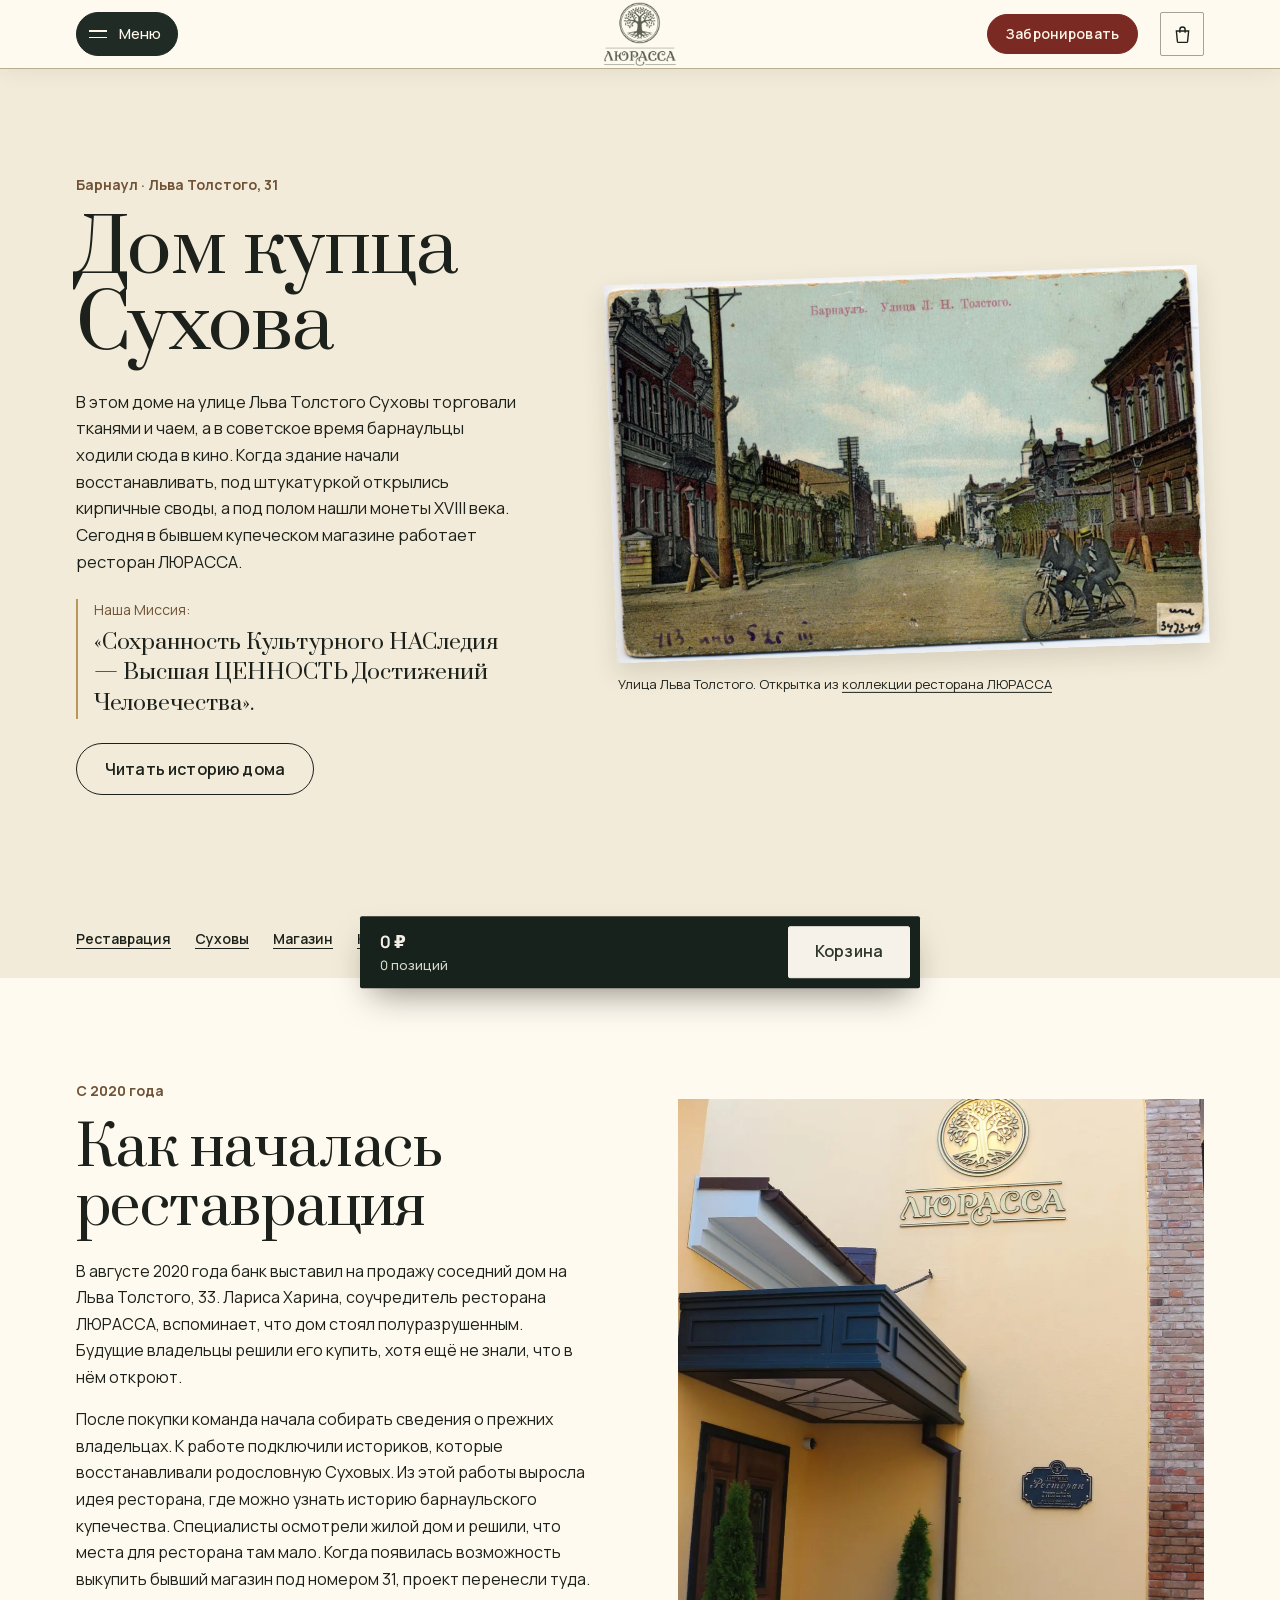
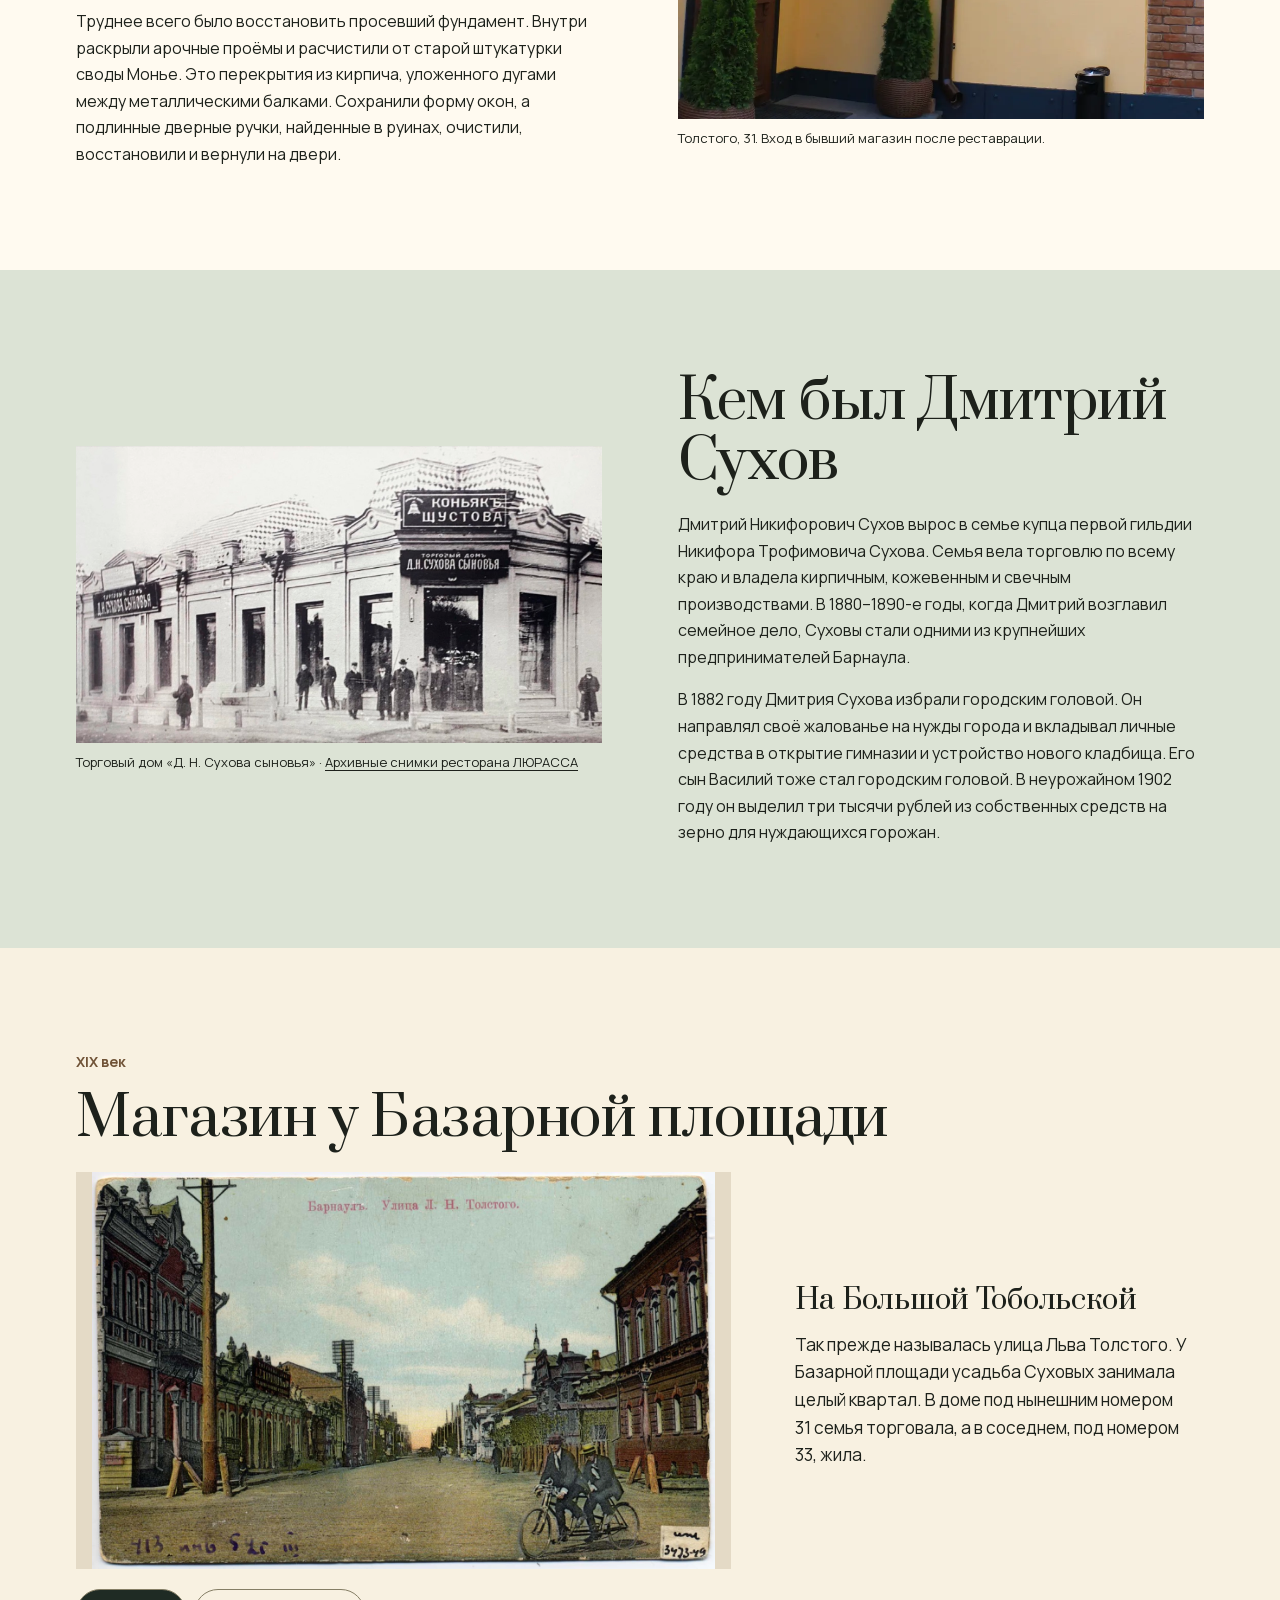
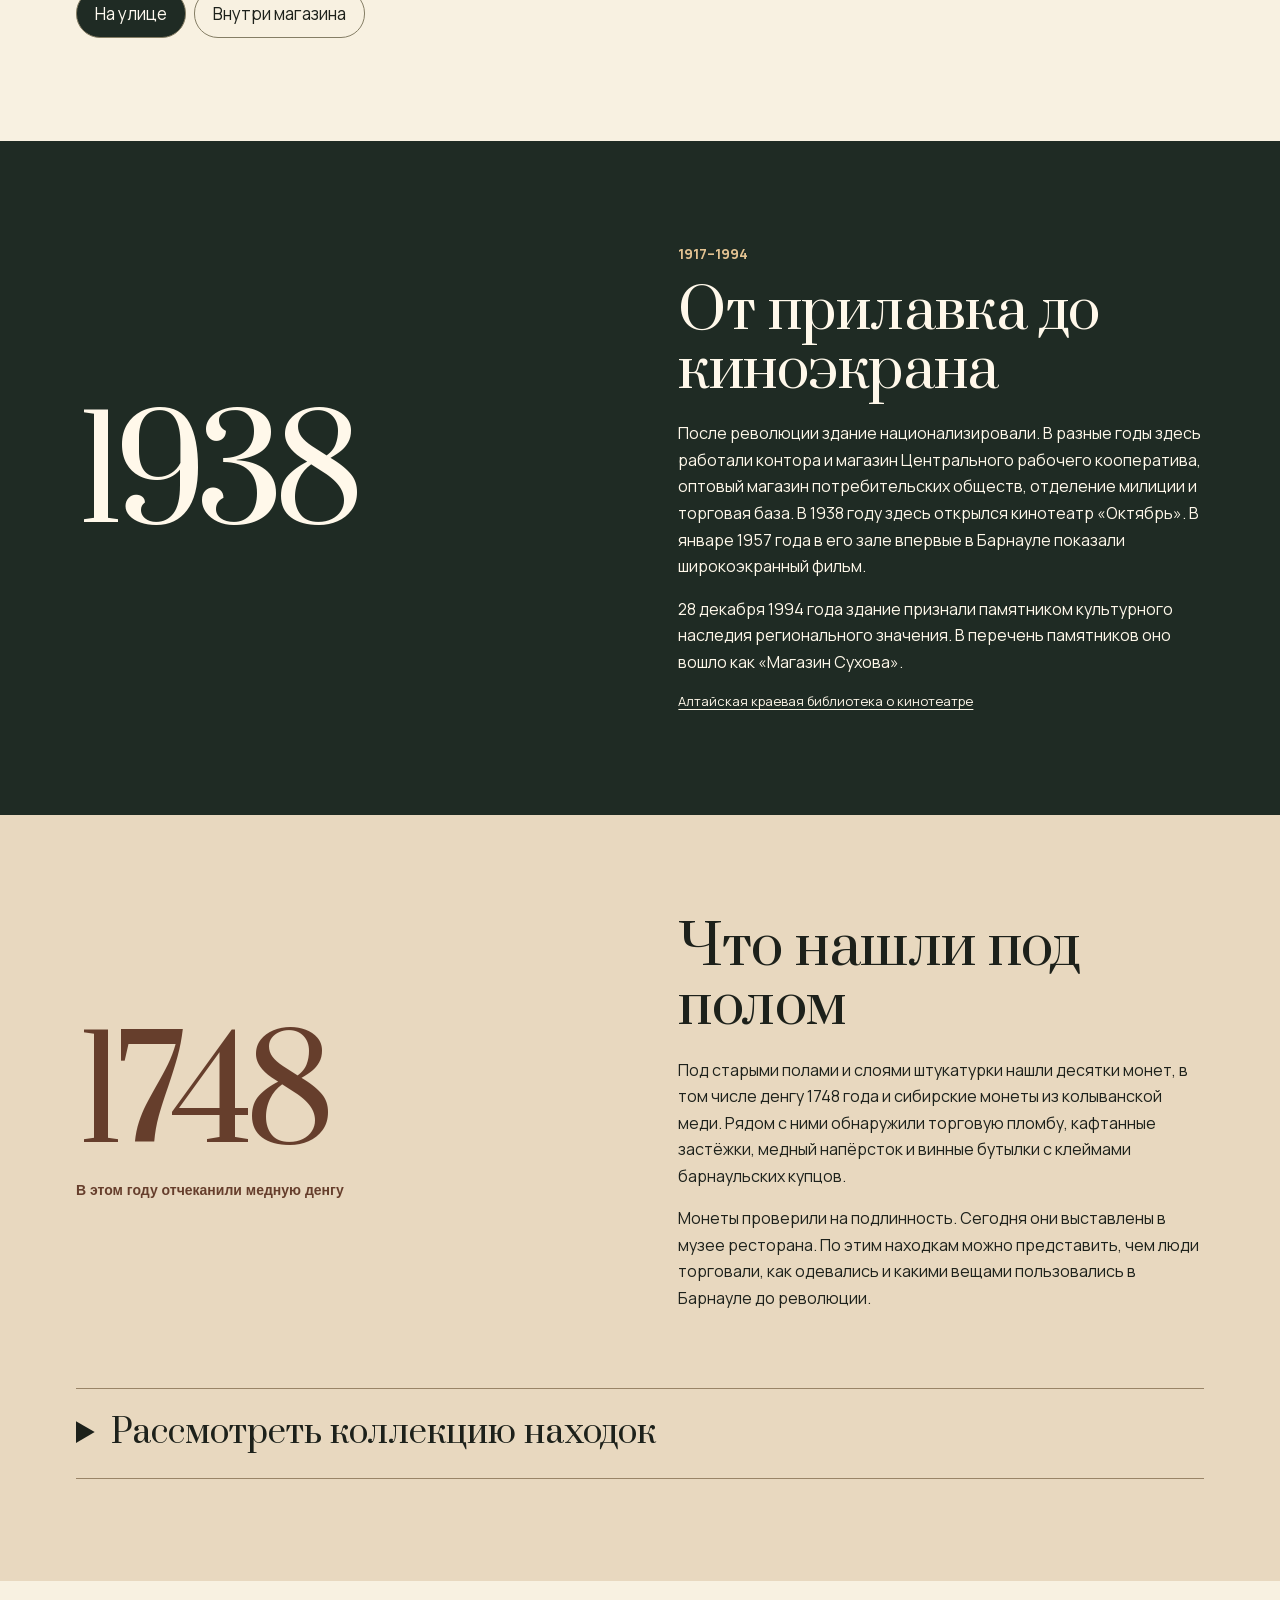
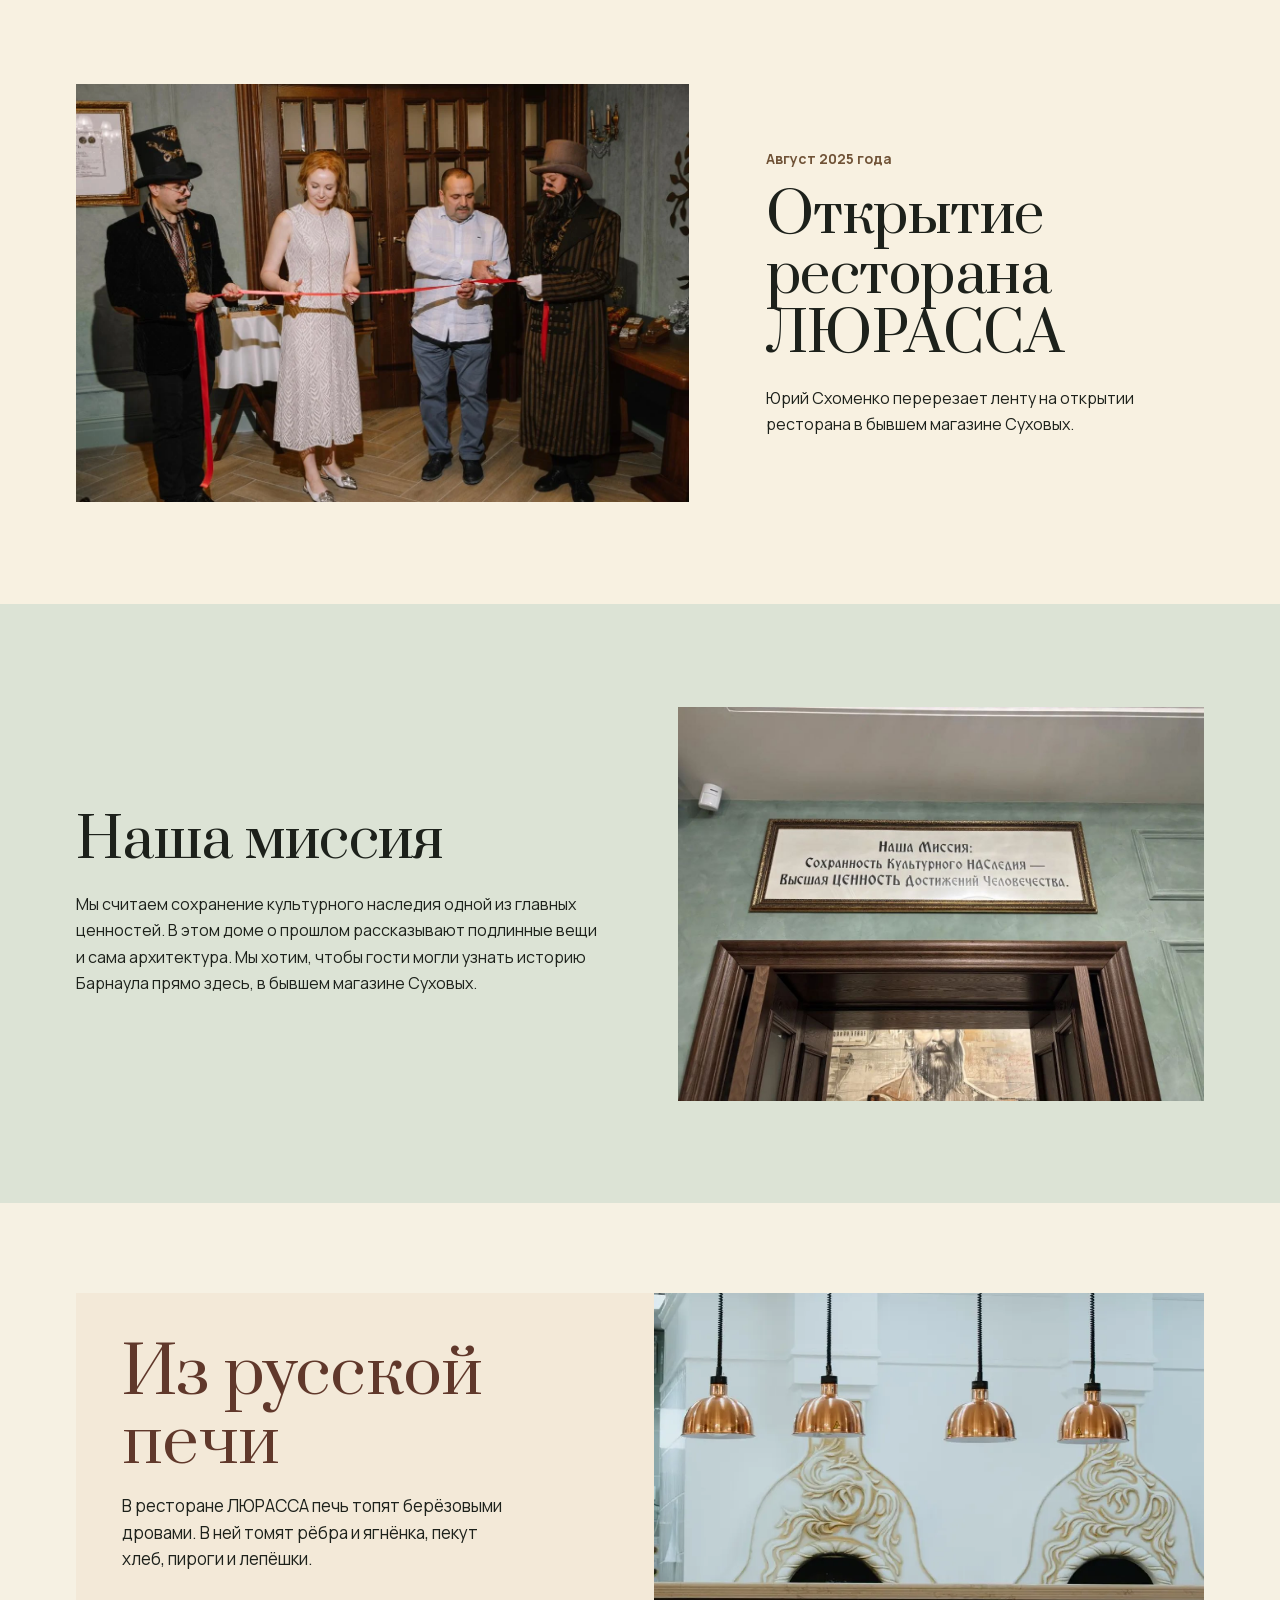
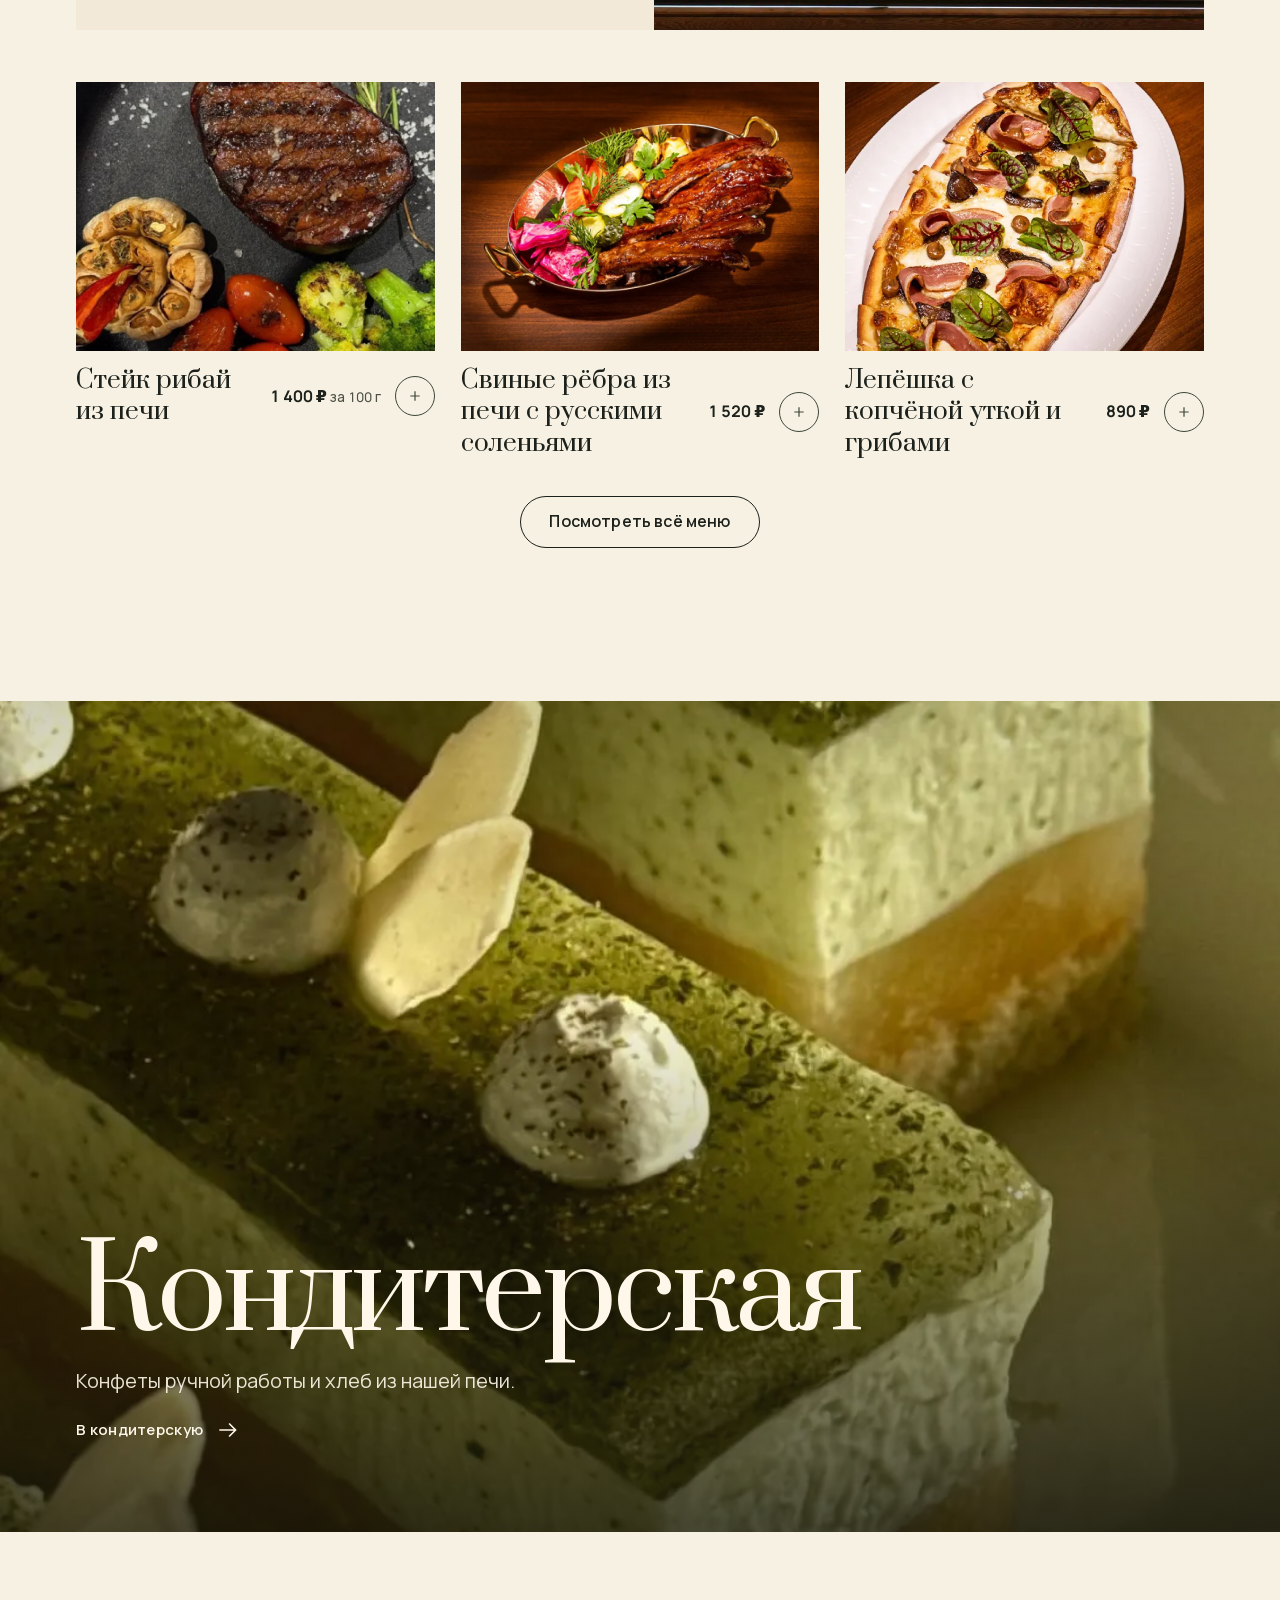
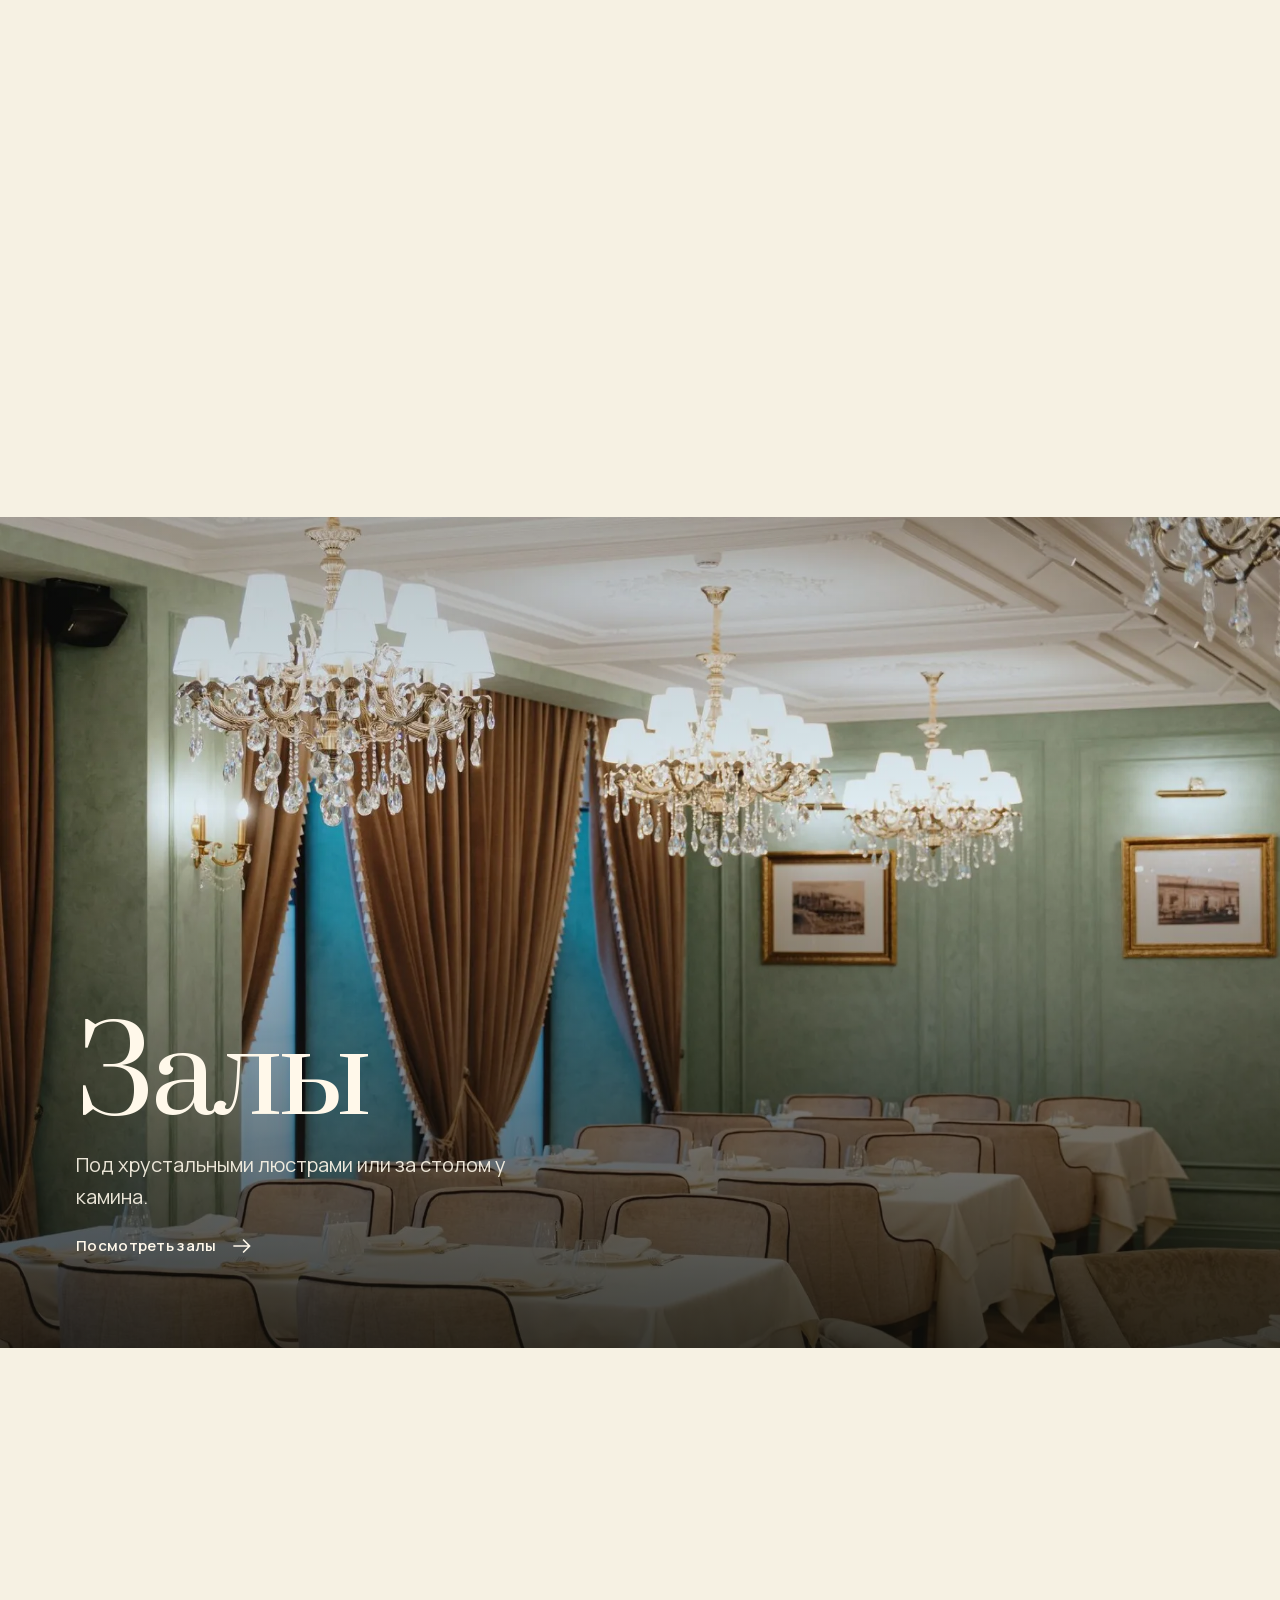
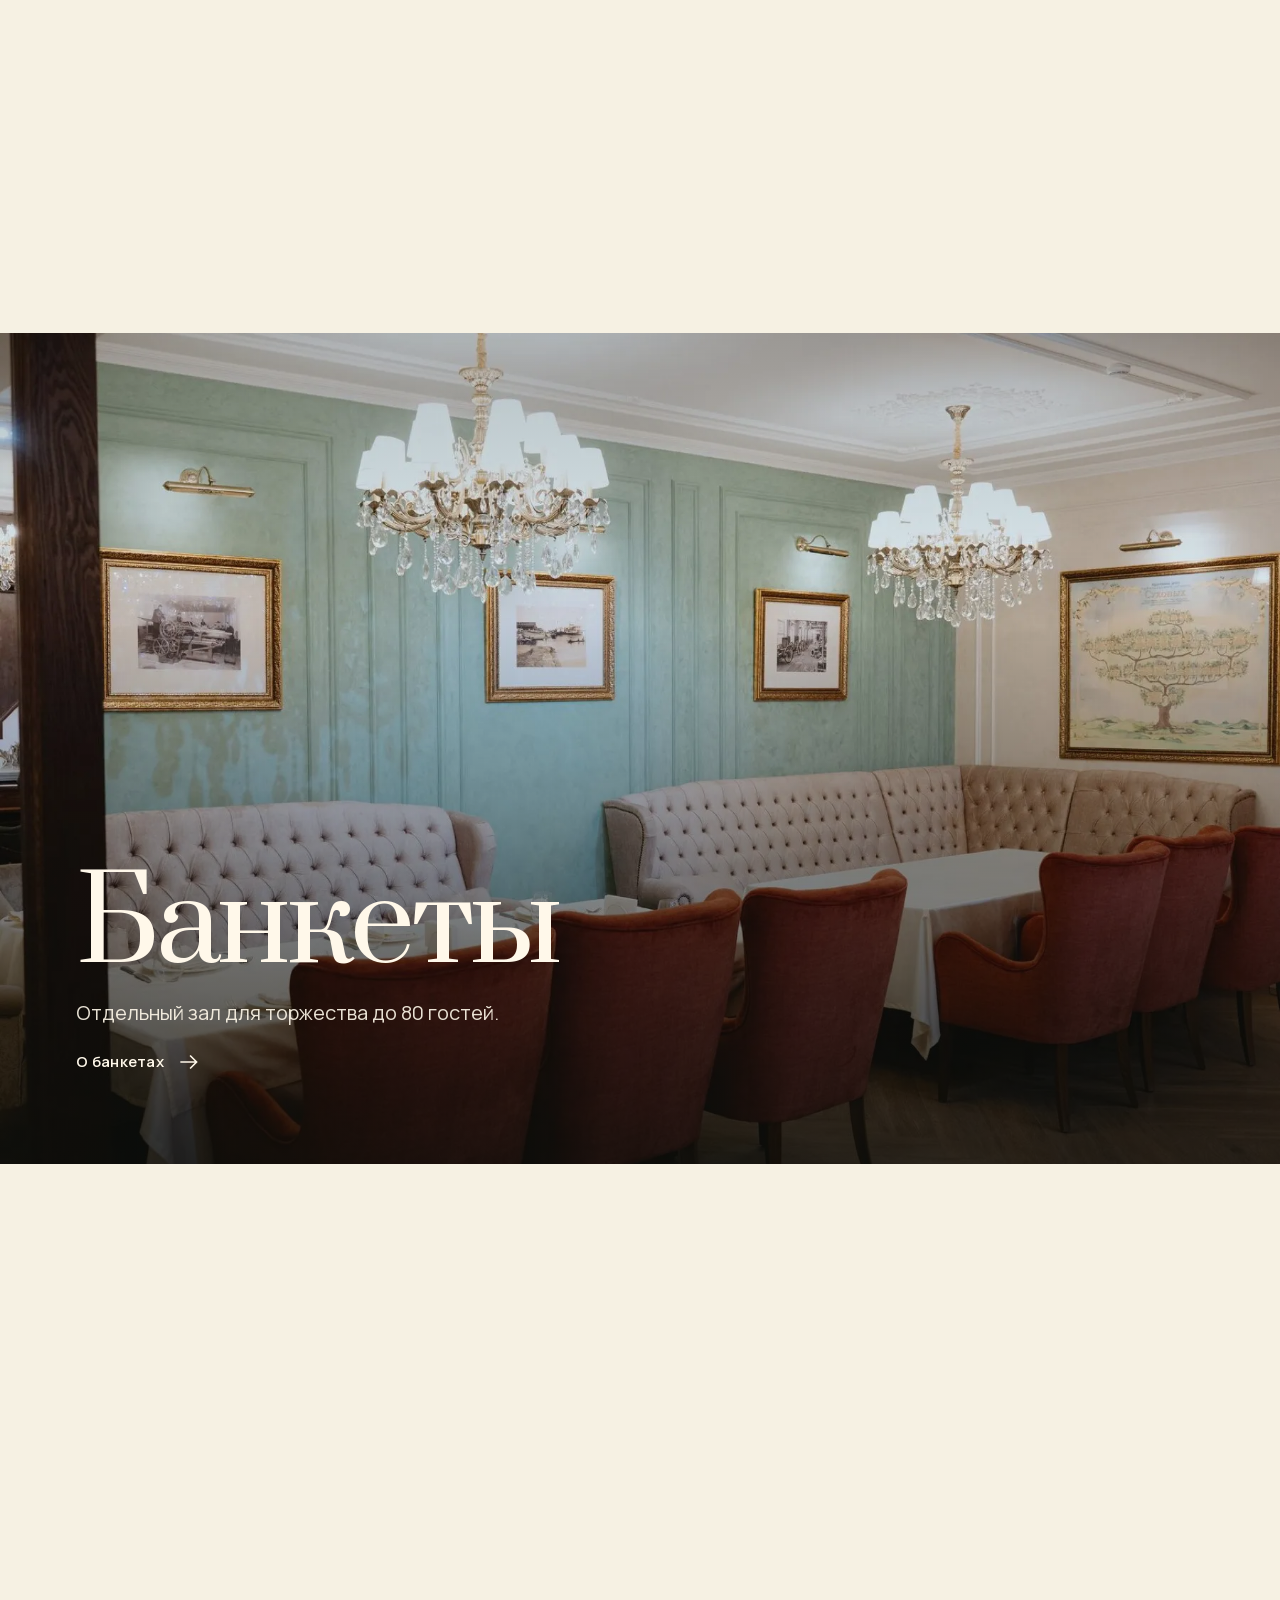
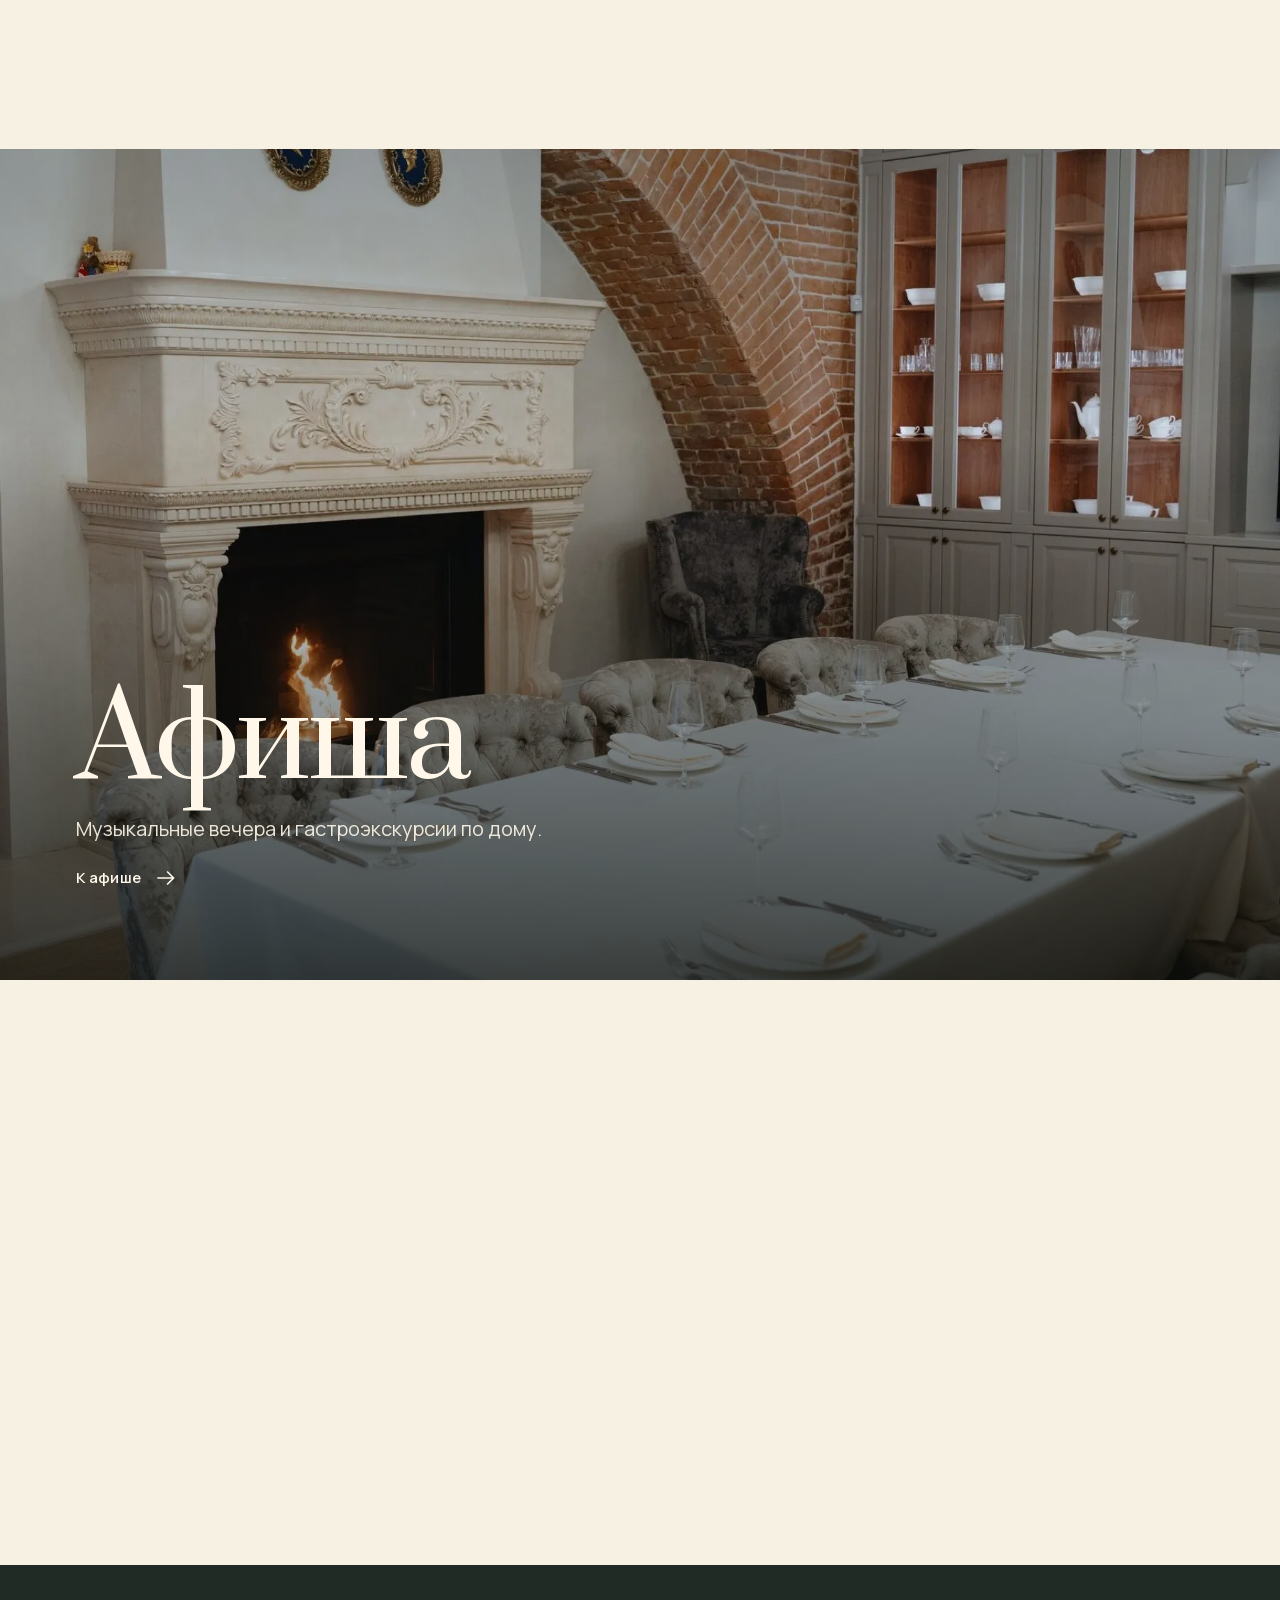
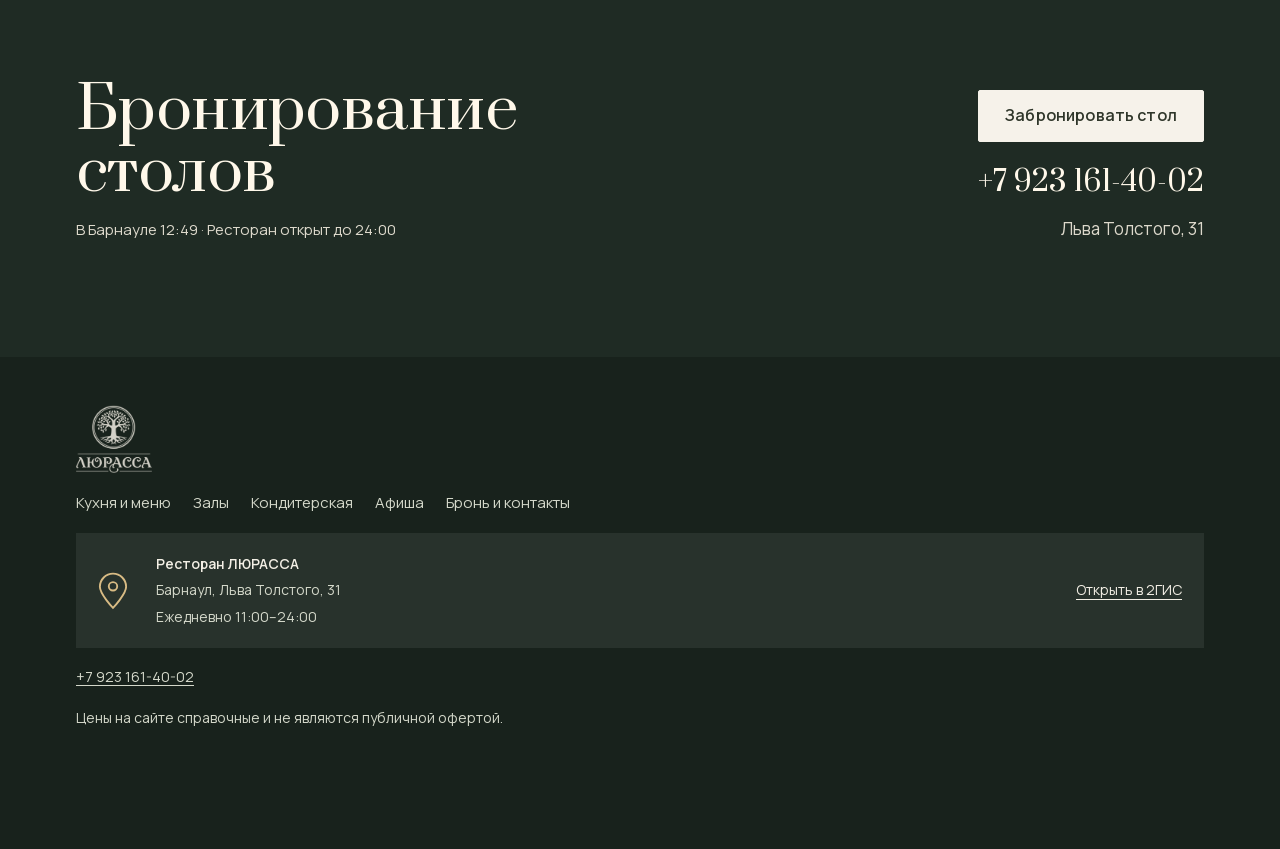
==== commit ef9ce5f0: "Animate the LURASSA tree on first visit" ====
--- a/index.html
+++ b/index.html
@@ -7,12 +7,95 @@
 <meta name="description" content="История дома купца Сухова в Барнауле. После реставрации в бывшем купеческом магазине по адресу Льва Толстого, 31, открылся ресторан русской кухни ЛЮРАССА.">
 <meta name="theme-color" content="#f6f1e3">
 <link rel="preload" href="fonts/Prata-400-cyrillic.woff2" as="font" type="font/woff2" crossorigin>
-<link rel="stylesheet" href="styles.css?v=1795356678">
-<link rel="stylesheet" href="book.css?v=1795356678">
-<link rel="stylesheet" href="pages.css?v=1795356678">
+<link rel="stylesheet" href="styles.css?v=1795358185">
+<link rel="stylesheet" href="book.css?v=1795358185">
+<link rel="stylesheet" href="pages.css?v=1795358185">
 <link rel="icon" href="img/logo-tree-gold.png">
 </head>
 <body class="bk page-index">
+<div class="home-intro" aria-hidden="true">
+  <canvas width="424" height="424"></canvas>
+</div>
+<script>
+  (() => {
+    const motion = matchMedia("(prefers-reduced-motion: reduce)");
+    if (location.hash || motion.matches) return;
+
+    const sessionKey = "lurassa-home-intro";
+    try {
+      if (sessionStorage.getItem(sessionKey)) return;
+    } catch {}
+
+    const intro = document.querySelector(".home-intro");
+    const canvas = intro.querySelector("canvas");
+    const context = canvas.getContext("2d", { willReadFrequently: true });
+    if (!context) return;
+
+    function dismiss() {
+      intro.remove();
+      window.removeEventListener("keydown", dismiss);
+      motion.removeEventListener("change", motionChanged);
+    }
+
+    function motionChanged() {
+      if (motion.matches) dismiss();
+    }
+
+    function loadImage(url) {
+      const image = new Image();
+      image.src = url;
+      return image.decode().then(() => image);
+    }
+
+    function pixels(image) {
+      context.clearRect(0, 0, canvas.width, canvas.height);
+      context.drawImage(image, 0, 0);
+      return context.getImageData(0, 0, canvas.width, canvas.height);
+    }
+
+    const imageDeadline = setTimeout(dismiss, 700);
+    window.addEventListener("keydown", dismiss, { once: true });
+    motion.addEventListener("change", motionChanged);
+    intro.classList.add("is-playing");
+
+    Promise.all([loadImage("img/intro-tree.svg"), loadImage("img/intro-timing.png")])
+      .then(([emblem, timing]) => {
+        clearTimeout(imageDeadline);
+        if (!intro.isConnected) return;
+
+        const order = pixels(timing).data;
+        const original = pixels(emblem);
+        const frame = context.createImageData(canvas.width, canvas.height);
+        frame.data.set(original.data);
+        context.clearRect(0, 0, canvas.width, canvas.height);
+        try {
+          sessionStorage.setItem(sessionKey, "seen");
+        } catch {}
+
+        const drawingDuration = 2440;
+        const started = performance.now();
+        function draw(now) {
+          if (!intro.isConnected) return;
+          const progress = Math.min(1, (now - started) / drawingDuration);
+          if (progress < 1) {
+            for (let i = 3; i < frame.data.length; i += 4) {
+              const t = Math.min(1, Math.max(0, (progress - order[i - 3] / 255) / .045));
+              frame.data[i] = original.data[i] * t * t * (3 - 2 * t);
+            }
+            context.putImageData(frame, 0, 0);
+            requestAnimationFrame(draw);
+            return;
+          }
+          context.putImageData(original, 0, 0);
+          setTimeout(() => intro.classList.add("is-leaving"), 100);
+          setTimeout(dismiss, 420);
+        }
+        requestAnimationFrame(draw);
+      })
+      .catch(dismiss);
+  })();
+</script>
+
 <svg width="0" height="0" style="position:absolute" aria-hidden="true">
   <symbol id="i-bag" viewBox="0 0 24 24"><path d="M5 8h14l-1.2 12.2a1 1 0 0 1-1 .8H7.2a1 1 0 0 1-1-.8L5 8z" fill="none" stroke="currentColor" stroke-width="1.6"/><path d="M9 10V6.5a3 3 0 0 1 6 0V10" fill="none" stroke="currentColor" stroke-width="1.6"/></symbol>
   <symbol id="i-x" viewBox="0 0 24 24"><path d="M5 5l14 14M19 5L5 19" fill="none" stroke="currentColor" stroke-width="1.8"/></symbol>
@@ -315,10 +398,10 @@
   </div>
 </div>
 
-<script src="menu-data.js?v=1795356678"></script>
-<script src="book.js?v=1795356678"></script>
-<script src="app.js?v=1795356678"></script>
-<script src="site.js?v=1795356678"></script>
-<script src="dish.js?v=1795356678"></script>
+<script src="menu-data.js?v=1795358185"></script>
+<script src="book.js?v=1795358185"></script>
+<script src="app.js?v=1795358185"></script>
+<script src="site.js?v=1795358185"></script>
+<script src="dish.js?v=1795358185"></script>
 </body>
 </html>
--- a/pages.css
+++ b/pages.css
@@ -677,3 +677,20 @@
   .oven-selection .plate__row { display: grid; grid-template-columns: 1fr auto; gap: 8px 12px; }
   .oven-selection .plate__name { grid-column: 1 / -1; }
 }
+
+/* First visit to the home page. The canvas paints the original emblem. */
+.home-intro { display: none; }
+@media (prefers-reduced-motion: no-preference) {
+  .home-intro.is-playing {
+    position: fixed;
+    inset: 0;
+    z-index: 1000;
+    display: grid;
+    place-items: center;
+    pointer-events: none;
+    background: #202921;
+    transition: opacity .32s ease-in-out;
+  }
+  .home-intro.is-leaving { opacity: 0; }
+  .home-intro canvas { width: clamp(126px, 24vmin, 202px); height: auto; }
+}
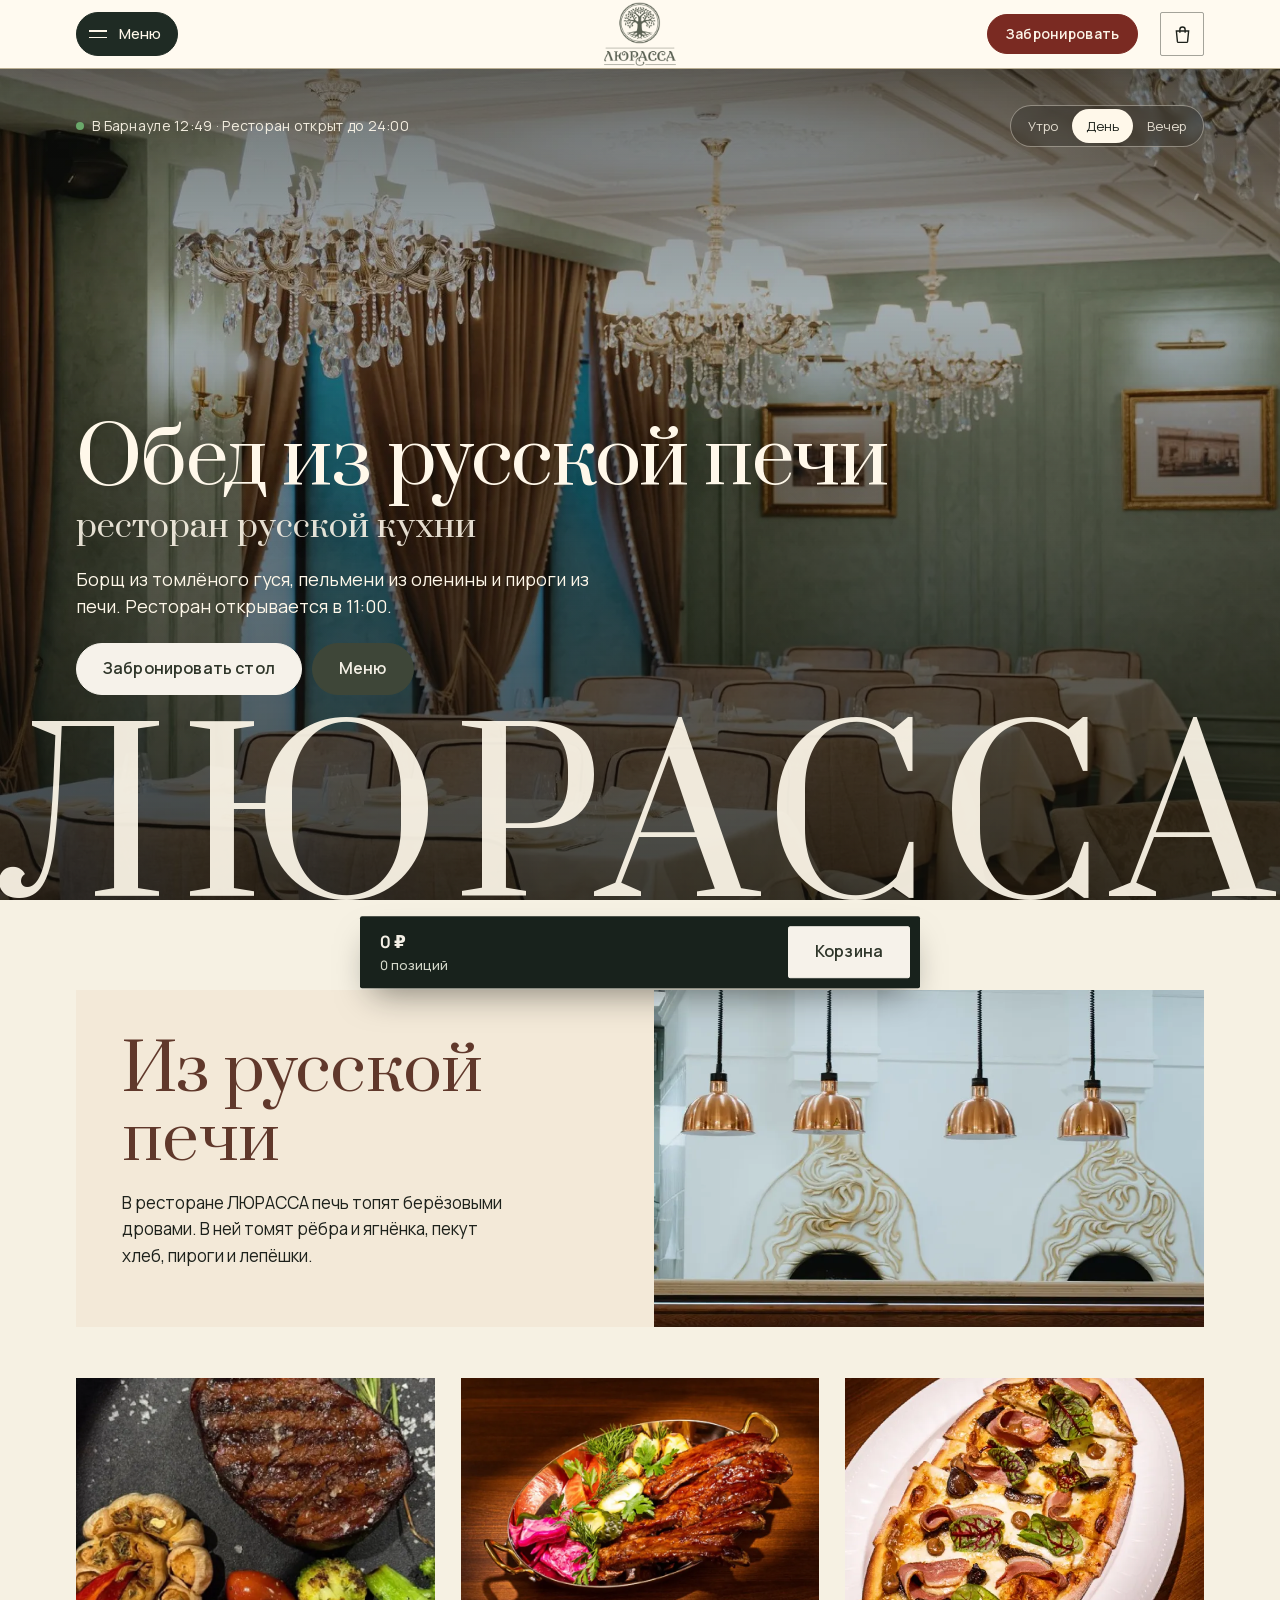
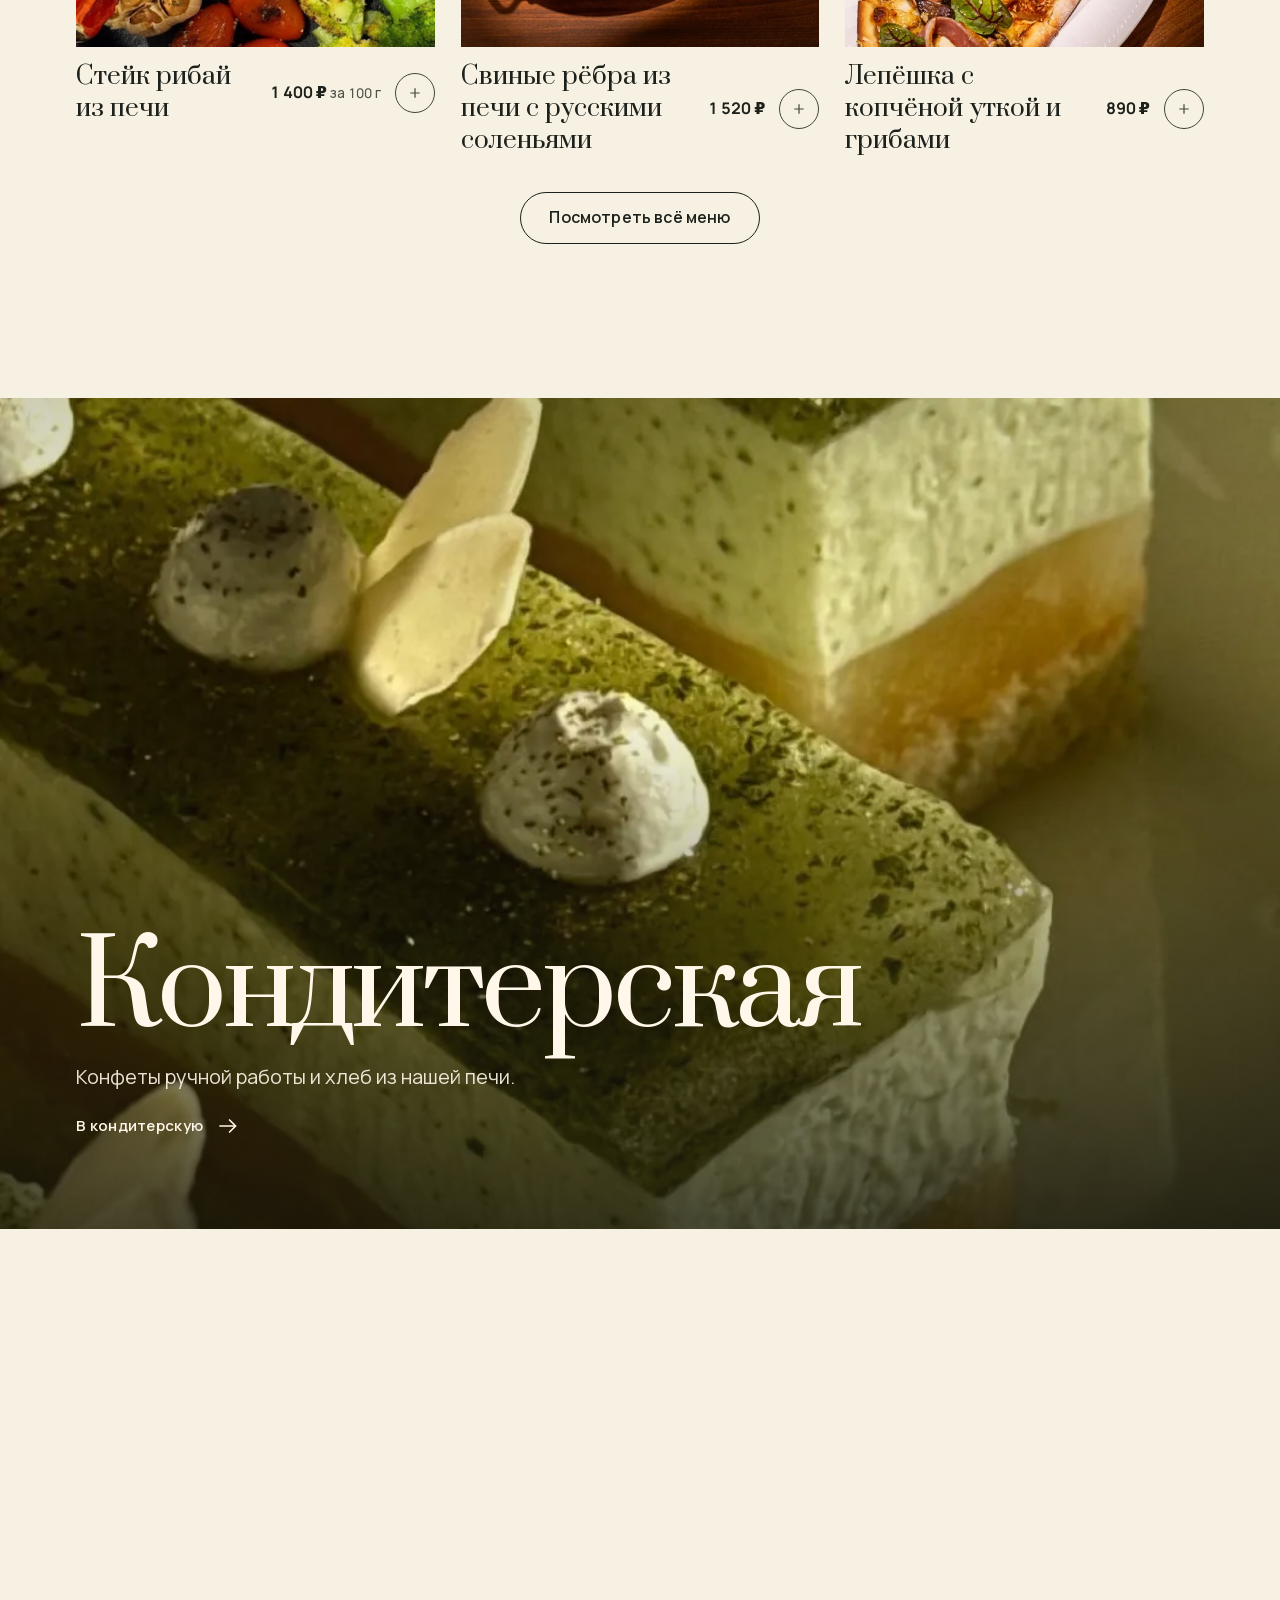
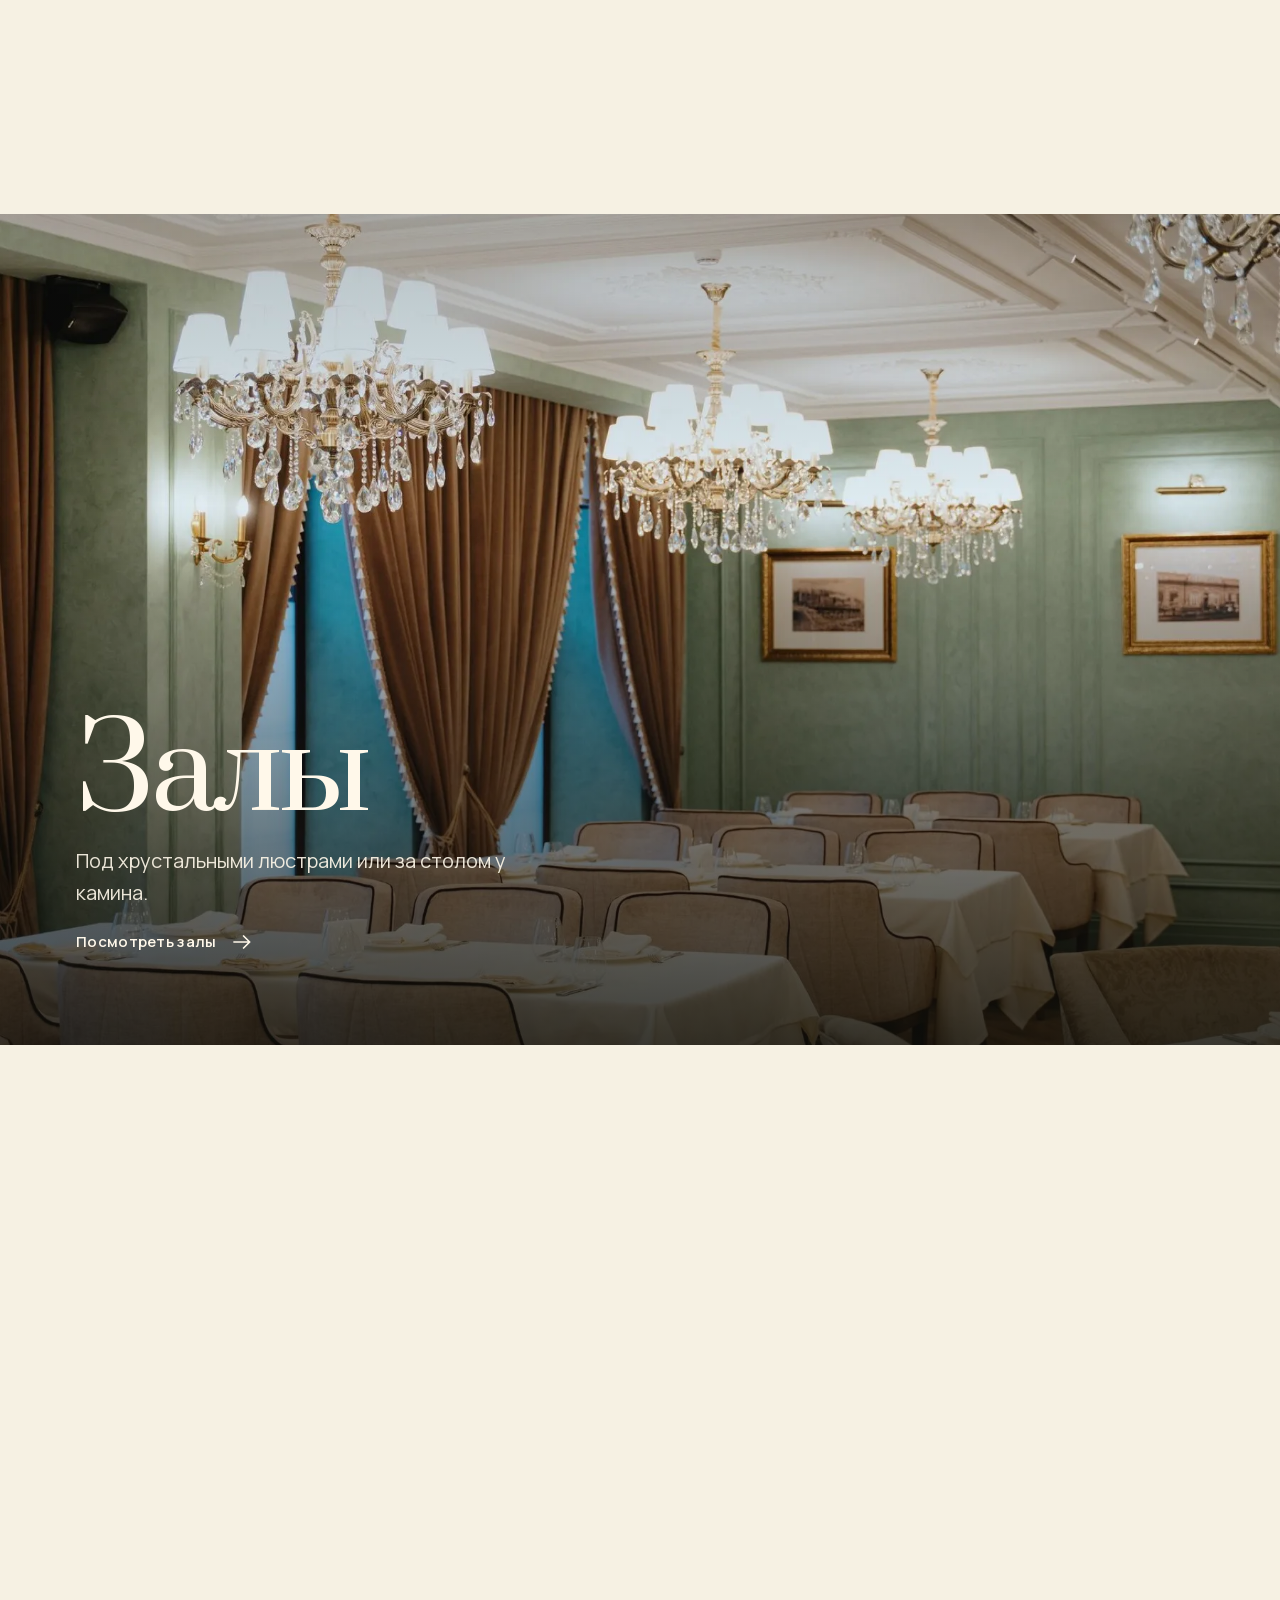
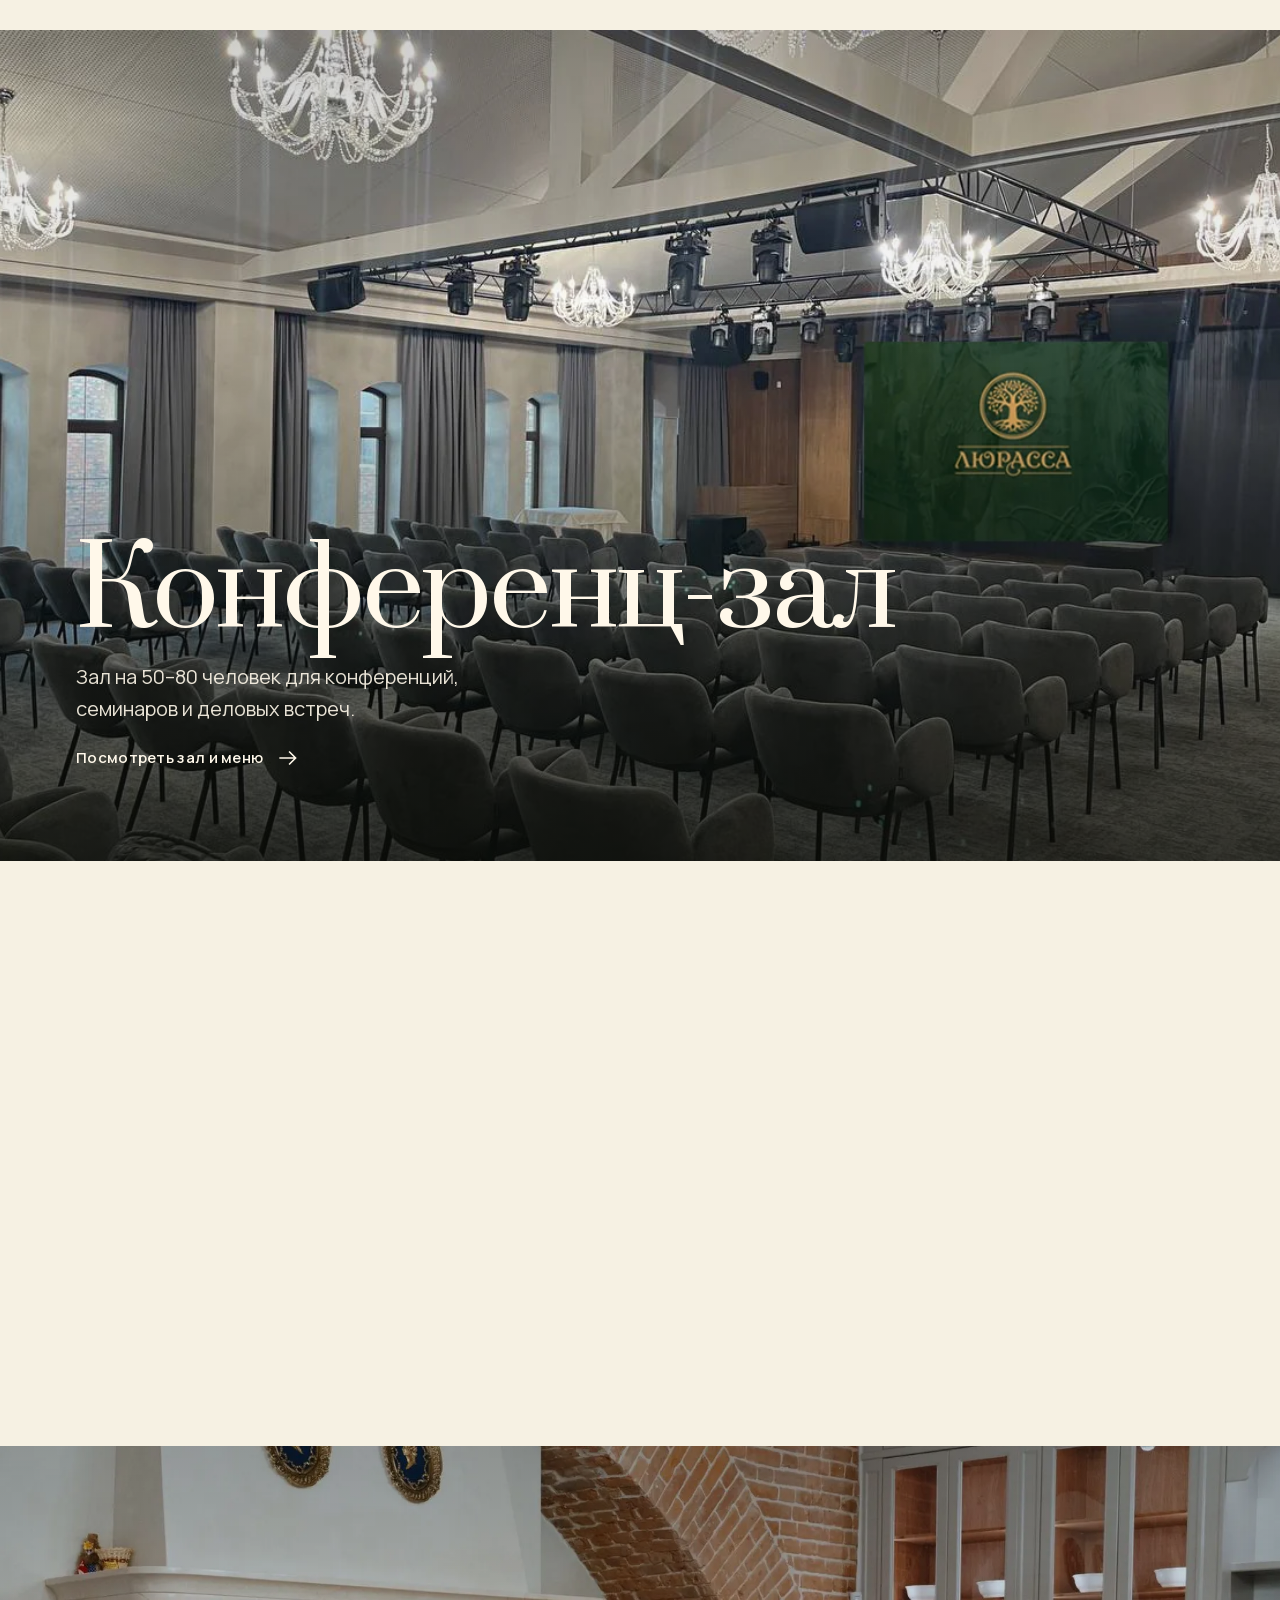
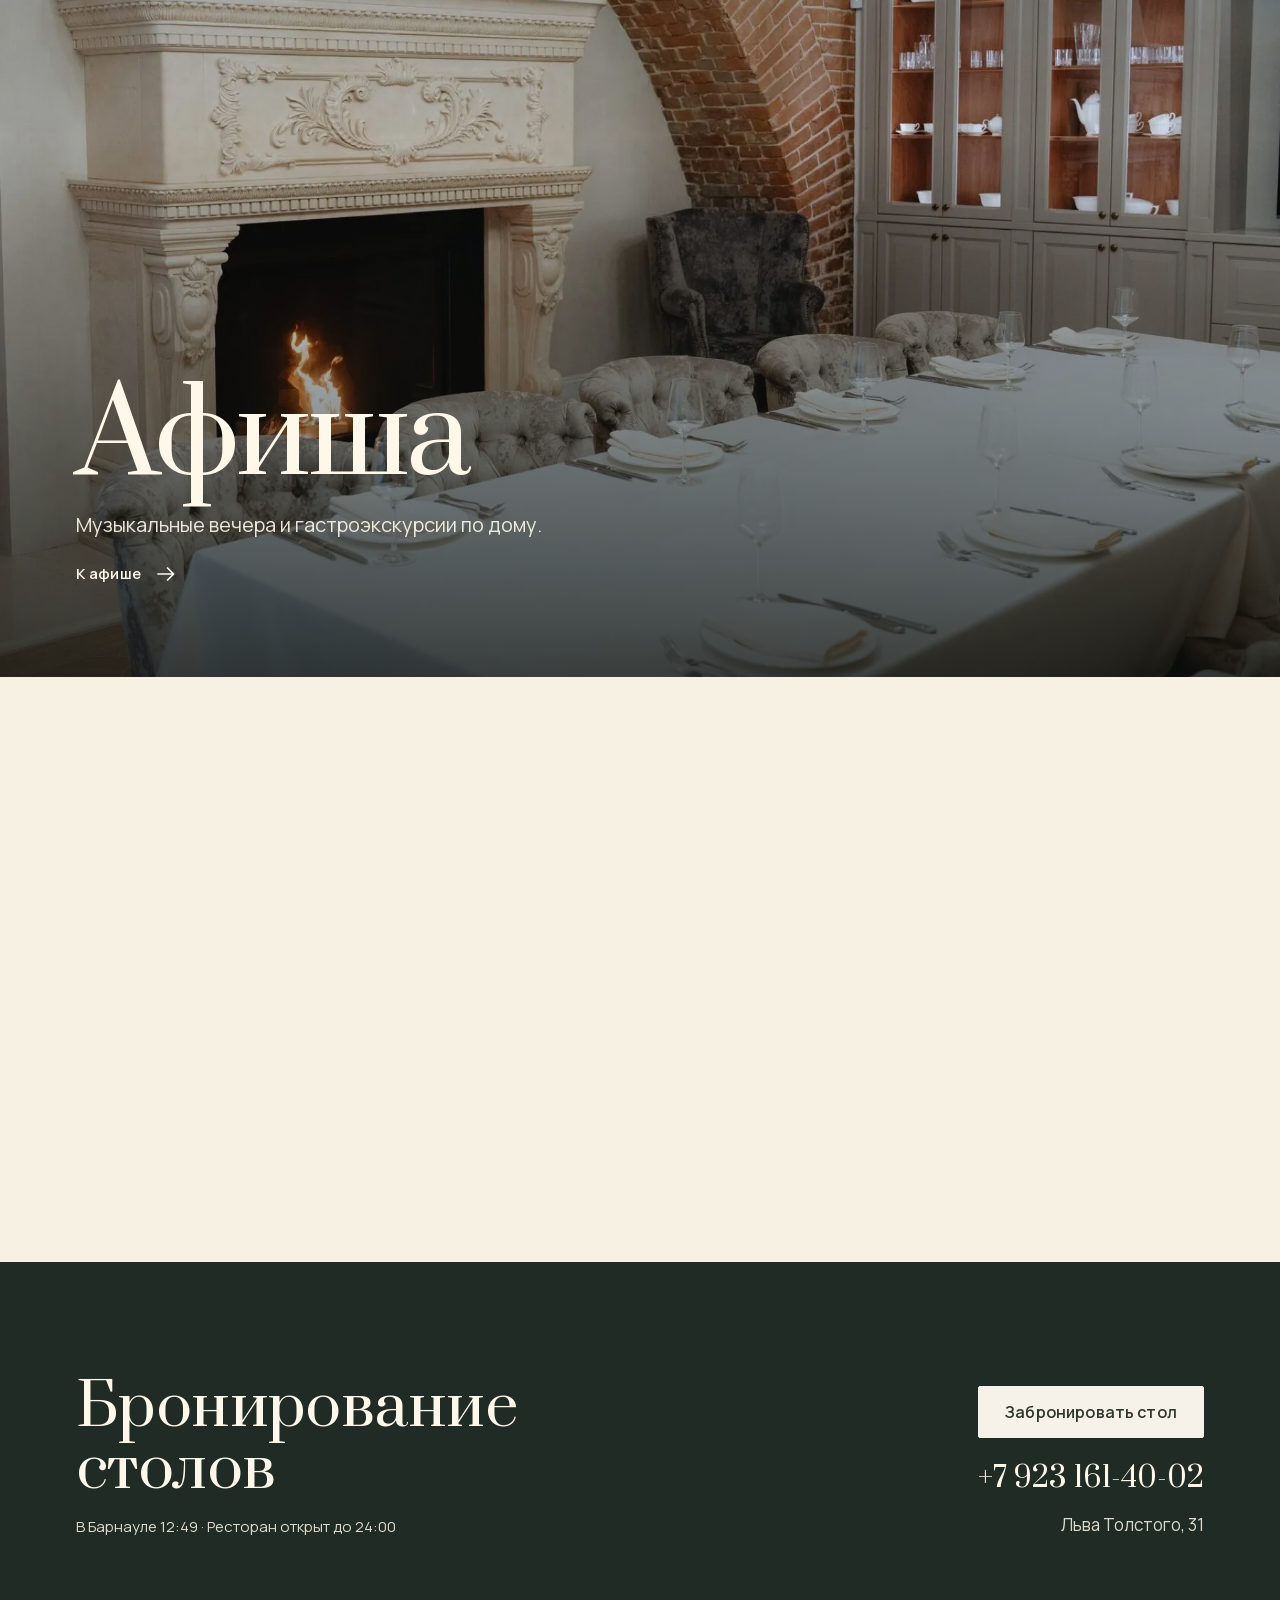
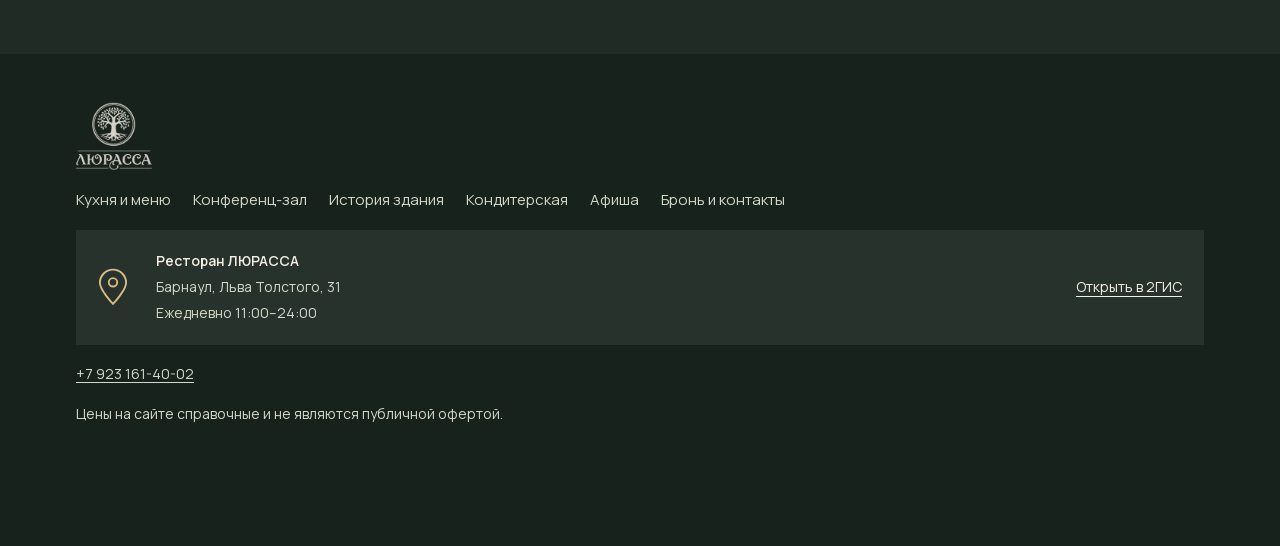
==== commit 76924248: "Обновить главную, меню кухни и страницу конференц-зала" ====
--- a/index.html
+++ b/index.html
@@ -4,12 +4,12 @@
 <meta charset="utf-8">
 <meta name="viewport" content="width=device-width, initial-scale=1, viewport-fit=cover">
 <title>ЛЮРАССА — ресторан купеческой кухни в Барнауле</title>
-<meta name="description" content="История дома купца Сухова в Барнауле. После реставрации в бывшем купеческом магазине по адресу Льва Толстого, 31, открылся ресторан русской кухни ЛЮРАССА.">
+<meta name="description" content="Ресторан русской кухни ЛЮРАССА в Барнауле на улице Льва Толстого, 31. Меню, бронирование столов и часы работы.">
 <meta name="theme-color" content="#f6f1e3">
 <link rel="preload" href="fonts/Prata-400-cyrillic.woff2" as="font" type="font/woff2" crossorigin>
-<link rel="stylesheet" href="styles.css?v=1795358185">
-<link rel="stylesheet" href="book.css?v=1795358185">
-<link rel="stylesheet" href="pages.css?v=1795358185">
+<link rel="stylesheet" href="styles.css?v=1795409646">
+<link rel="stylesheet" href="book.css?v=1795409646">
+<link rel="stylesheet" href="pages.css?v=1795409646">
 <link rel="icon" href="img/logo-tree-gold.png">
 </head>
 <body class="bk page-index">
@@ -18,6 +18,16 @@
 </div>
 <script>
   (() => {
+    const oldSections = new Map([
+      ["#story", "#story"], ["#sukhov", "#sukhov"], ["#store", "#store"],
+      ["#cinema", "#store"], ["#finds", "#finds"], ["#nahodki", "#nahodki"],
+      ["#restoration", "#restoration"], ["#opening", "#opening"], ["#mission", "#restoration"]
+    ]);
+    const historySection = oldSections.get(location.hash);
+    if (historySection) {
+      location.replace("istoriya.html" + historySection);
+      return;
+    }
     const motion = matchMedia("(prefers-reduced-motion: reduce)");
     if (location.hash || motion.matches) return;
 
@@ -119,7 +129,7 @@
 <div class="ov" id="ov" hidden>
   <div class="ov__pic" aria-hidden="true"><img src="img/gl-02.webp" alt=""></div>
   <div class="ov__body">
-    <nav aria-label="Разделы сайта"><ul class="ov__list"><li><a href="index.html" data-img="img/gl-02.webp" aria-current="page">Главная · история дома</a></li><li><a href="menu.html" data-img="img/dish-ribeye.webp">Кухня и меню</a></li><li><a href="zaly.html" data-img="img/gl-08.webp">Залы</a></li><li><a href="konditerskaya.html" data-img="img/dessert-green.webp">Кондитерская</a></li><li><a href="afisha.html" data-img="img/gl-04.webp">Афиша</a></li><li><a href="bron.html" data-img="img/gl-11.webp">Бронь и контакты</a></li></ul></nav>
+    <nav aria-label="Разделы сайта"><ul class="ov__list"><li><a href="index.html" data-img="img/gl-02.webp" aria-current="page">Главная</a></li><li><a href="menu.html" data-img="img/dish-ribeye.webp">Кухня и меню</a></li><li><a href="bankety.html" data-img="img/conference-theatre.webp">Конференц-зал</a></li><li><a href="istoriya.html" data-img="img/archive-store.jpg">История здания</a></li><li><a href="konditerskaya.html" data-img="img/dessert-green.webp">Кондитерская</a></li><li><a href="afisha.html" data-img="img/gl-04.webp">Афиша</a></li><li><a href="bron.html" data-img="img/gl-11.webp">Бронь и контакты</a></li></ul></nav>
     <div class="ov__foot">
       <p class="live" data-live>Барнаул, Льва Толстого, 31 · ежедневно 11:00–24:00</p>
       <p><a href="tel:+79231614002">+7 923 161-40-02</a> · <a href="https://t.me/lurassa_rest">Telegram</a> · <a href="https://vk.com/lurassa_rest">ВКонтакте</a></p>
@@ -127,153 +137,26 @@
   </div>
 </div>
 <main id="main">
-<section class="heritage" aria-labelledby="heritage-title">
-    <div class="wrap heritage__grid">
-      <div class="heritage__copy">
-        <p class="heritage__address">Барнаул · Льва Толстого, 31</p>
-        <h1 id="heritage-title">Дом купца Сухова</h1>
-        <p>В этом доме на улице Льва Толстого Суховы торговали тканями и чаем, а в советское время барнаульцы ходили сюда в кино. Когда здание начали восстанавливать, под штукатуркой открылись кирпичные своды, а под полом нашли монеты XVIII века. Сегодня в бывшем купеческом магазине работает ресторан ЛЮРАССА.</p>
-        <div class="heritage__mission">
-          <p>Наша Миссия:</p>
-          <blockquote>«Сохранность Культурного НАСледия — Высшая ЦЕННОСТЬ Достижений Человечества».</blockquote>
-        </div>
-        <div class="heritage__links">
-          <a class="btn btn--ink" href="#story">Читать историю дома</a>
-        </div>
-      </div>
-      <figure class="heritage__photo">
-        <img src="img/archive-store.jpg" alt="Старая барнаульская открытка с видом улицы Льва Толстого" width="1440" height="918" fetchpriority="high">
-        <figcaption>Улица Льва Толстого. Открытка из <a href="https://lurassa.ru/history">коллекции ресторана ЛЮРАССА</a></figcaption>
-      </figure>
-    </div>
-    <div class="heritage__story" id="story">
-      <nav class="wrap heritage__contents" aria-label="Главы истории дома">
-        <a href="#restoration">Реставрация</a>
-        <a href="#sukhov">Суховы</a>
-        <a href="#store">Магазин</a>
-        <a href="#cinema">Кинотеатр</a>
-        <a href="#finds">Находки</a>
-        <a href="#opening">Открытие</a>
-        <a href="#mission">Миссия</a>
-      </nav>
-      <section class="heritage__chapter heritage__chapter--restoration" id="restoration">
-        <div class="wrap heritage__chapter-in">
-          <div class="heritage__chapter-copy">
-        <div>
-          <p class="heritage__period">С 2020 года</p>
-          <h2>Как началась реставрация</h2>
-        </div>
-        <div class="heritage__prose"><p>В августе 2020 года банк выставил на продажу соседний дом на Льва Толстого, 33. Лариса Харина, соучредитель ресторана ЛЮРАССА, вспоминает, что дом стоял полуразрушенным. Будущие владельцы решили его купить, хотя ещё не знали, что в нём откроют.</p>
-          <p>После покупки команда начала собирать сведения о прежних владельцах. К работе подключили историков, которые восстанавливали родословную Суховых. Из этой работы выросла идея ресторана, где можно узнать историю барнаульского купечества. Специалисты осмотрели жилой дом и решили, что места для ресторана там мало. Когда появилась возможность выкупить бывший магазин под номером 31, проект перенесли туда.</p>
-          <p>Труднее всего было восстановить просевший фундамент. Внутри раскрыли арочные проёмы и расчистили от старой штукатурки своды Монье. Это перекрытия из кирпича, уложенного дугами между металлическими балками. Сохранили форму окон, а подлинные дверные ручки, найденные в руинах, очистили, восстановили и вернули на двери.</p></div>
-          </div>
-          <figure class="heritage__figure">
-            <img src="img/facade-sign.webp" alt="Вход в восстановленный купеческий магазин" width="1030" height="1400" loading="lazy">
-            <figcaption>Толстого, 31. Вход в бывший магазин после реставрации.</figcaption>
-          </figure>
-        </div>
-      </section>
-      <section class="heritage__chapter heritage__chapter--portrait" id="sukhov">
-        <div class="wrap heritage__chapter-in">
-          <figure class="heritage__figure">
-            <img src="img/archive-sons.jpg" alt="Вывеска торгового дома Д. Н. Сухова сыновья на старой фотографии" width="1440" height="814" loading="lazy">
-            <figcaption>Торговый дом «Д. Н. Сухова сыновья» · <a href="https://lurassa.ru/history">Архивные снимки ресторана ЛЮРАССА</a></figcaption>
-          </figure>
-          <div class="heritage__chapter-copy">
-        <h2>Кем был Дмитрий Сухов</h2>
-        <div class="heritage__prose"><p>Дмитрий Никифорович Сухов вырос в семье купца первой гильдии Никифора Трофимовича Сухова. Семья вела торговлю по всему краю и владела кирпичным, кожевенным и свечным производствами. В 1880–1890-е годы, когда Дмитрий возглавил семейное дело, Суховы стали одними из крупнейших предпринимателей Барнаула.</p>
-          <p>В 1882 году Дмитрия Сухова избрали городским головой. Он направлял своё жалованье на нужды города и вкладывал личные средства в открытие гимназии и устройство нового кладбища. Его сын Василий тоже стал городским головой. В неурожайном 1902 году он выделил три тысячи рублей из собственных средств на зерно для нуждающихся горожан.</p></div>
-          </div>
-        </div>
-      </section>
-      <section class="heritage__chapter heritage__chapter--archive" id="store">
-        <div class="wrap heritage__chapter-in">
-        <div>
-          <p class="heritage__period">XIX век</p>
-          <h2>Магазин у Базарной площади</h2>
-        </div>
-          <div class="archive-album">
-            <figure id="album-street">
-              <img src="img/archive-store.jpg" alt="Большая Тобольская на старой открытке" width="1440" height="918" loading="lazy">
-              <figcaption><h3>На Большой Тобольской</h3><p>Так прежде называлась улица Льва Толстого. У Базарной площади усадьба Суховых занимала целый квартал. В доме под нынешним номером 31 семья торговала, а в соседнем, под номером 33, жила.</p></figcaption>
-            </figure>
-            <figure id="album-shop">
-              <img src="img/archive-extra.jpg" alt="Прилавки, полки с товаром и продавцы в торговом зале" width="1440" height="838" loading="lazy">
-              <figcaption><h3>За купеческим прилавком</h3><p>В магазин приходили за чаем, сахаром, тканями и готовым платьем. Здесь же купцы покупали у местных жителей сельскохозяйственную продукцию.</p></figcaption>
-            </figure>
-            <div class="album-controls" hidden aria-label="Снимки магазина">
-              <button type="button" aria-controls="album-street">На улице</button>
-              <button type="button" aria-controls="album-shop">Внутри магазина</button>
-            </div>
-          </div>
-        </div>
-      </section>
-      <section class="heritage__chapter heritage__chapter--cinema" id="cinema">
-        <div class="wrap heritage__chapter-in">
-          <div class="heritage__date" aria-hidden="true">1938</div>
-          <div class="heritage__chapter-copy">
-        <div>
-          <p class="heritage__period">1917–1994</p>
-          <h2>От прилавка до киноэкрана</h2>
-        </div>
-        <div class="heritage__prose"><p>После революции здание национализировали. В разные годы здесь работали контора и магазин Центрального рабочего кооператива, оптовый магазин потребительских обществ, отделение милиции и торговая база. В 1938 году здесь открылся кинотеатр «Октябрь». В январе 1957 года в его зале впервые в Барнауле показали широкоэкранный фильм.</p>
-          <p>28 декабря 1994 года здание признали памятником культурного наследия регионального значения. В перечень памятников оно вошло как «Магазин Сухова».</p>
-            <p class="heritage__credit"><a href="https://altlib.ru/territorii/barnaul/kinoteatr-oktyabr/8988-2/">Алтайская краевая библиотека о кинотеатре</a></p></div>
-          </div>
-        </div>
-      </section>
-      <section class="heritage__chapter heritage__chapter--finds" id="finds">
-        <div class="wrap heritage__chapter-in">
-          <div class="heritage__date">
-            <span>1748</span>
-            <small>В этом году отчеканили медную денгу</small>
-          </div>
-          <div class="heritage__chapter-copy">
-        <h2>Что нашли под полом</h2>
-        <div class="heritage__prose"><p>Под старыми полами и слоями штукатурки нашли десятки монет, в том числе денгу 1748 года и сибирские монеты из колыванской меди. Рядом с ними обнаружили торговую пломбу, кафтанные застёжки, медный напёрсток и винные бутылки с клеймами барнаульских купцов.</p>
-          <p>Монеты проверили на подлинность. Сегодня они выставлены в музее ресторана. По этим находкам можно представить, чем люди торговали, как одевались и какими вещами пользовались в Барнауле до революции.</p>
-          </div>
-          </div>
-          <details class="finds-collection" id="nahodki">
-            <summary>Рассмотреть коллекцию находок</summary>
-            <ol class="tl">
-        <span class="tl__line" aria-hidden="true"><span class="tl__fill"></span></span>
-        <li class="tl__i"><span class="tl__dot" aria-hidden="true"></span><div class="tl__card"><span class="tl__y">1748</span><h3>Денга</h3><p>Медная монета времён Елизаветы Петровны. Самая старая находка в доме.</p></div></li>
-        <li class="tl__i"><span class="tl__dot" aria-hidden="true"></span><div class="tl__card"><span class="tl__y">1760-е</span><h3>Сибирская монета</h3><p>Её чеканили из колыванской меди, добытой на нынешнем Алтае, для обращения в Сибири.</p></div></li>
-        <li class="tl__i"><span class="tl__dot" aria-hidden="true"></span><div class="tl__card"><span class="tl__y">1786</span><h3>Полушка</h3><p>Самая мелкая монета империи, ровно половина деньги. </p></div></li>
-        <li class="tl__i"><span class="tl__dot" aria-hidden="true"></span><div class="tl__card"><span class="tl__y">XVIII–XIX</span><h3>Кафтанные застёжки и напёрсток</h3><p>Предметы из повседневной жизни купеческого дома.</p></div></li>
-        <li class="tl__i"><span class="tl__dot" aria-hidden="true"></span><div class="tl__card"><span class="tl__y">1841</span><h3>Копейка серебром</h3><p>Медная монета времён Николая I.</p></div></li>
-        <li class="tl__i"><span class="tl__dot" aria-hidden="true"></span><div class="tl__card"><span class="tl__y">1870–1900</span><h3>Печная дверца</h3><p>Чугунное литьё Кусинского завода: пожарное депо и птица Феникс. Печь в купеческом доме и грела, и украшала.</p></div></li>
-        <li class="tl__i"><span class="tl__dot" aria-hidden="true"></span><div class="tl__card"><span class="tl__y">XIX в.</span><h3>Торговая пломба</h3><p>Свинцовой пломбой купцы опечатывали товар, чтобы в дороге его никто не тронул.</p></div></li>
-        <li class="tl__i"><span class="tl__dot" aria-hidden="true"></span><div class="tl__card"><span class="tl__y">1916</span><h3>Две копейки</h3><p>Самая поздняя монета из найденных: её отчеканили за год до революции.</p></div></li>
-      </ol>
-          </details>
-        </div>
-      </section>
-      <section class="heritage__chapter heritage__chapter--opening" id="opening">
-        <div class="wrap heritage__chapter-in">
-          <figure class="heritage__figure">
-            <img src="img/opening-ribbon.webp" alt="На открытии ресторана ЛЮРАССА перерезают красную ленту" width="1280" height="873" loading="lazy">
-          </figure>
-          <div class="heritage__chapter-copy">
-            <p class="heritage__period">Август 2025 года</p>
-            <h2>Открытие ресторана ЛЮРАССА</h2>
-            <p class="heritage__prose">Юрий Схоменко перерезает ленту на открытии ресторана в бывшем магазине Суховых.</p>
-          </div>
-        </div>
-      </section>
-      <section class="heritage__chapter heritage__chapter--mission" id="mission">
-        <div class="wrap heritage__chapter-in">
-        <div>
-          <h2>Наша миссия</h2>
-          <p class="heritage__prose">Мы считаем сохранение культурного наследия одной из главных ценностей. В этом доме о прошлом рассказывают подлинные вещи и сама архитектура. Мы хотим, чтобы гости могли узнать историю Барнаула прямо здесь, в бывшем магазине Суховых.</p>
-        </div>
-        <figure class="heritage__plaque">
-          <img src="img/heritage-mission.jpg" alt="Табличка с миссией над дверью ресторана ЛЮРАССА" width="1280" height="960" loading="lazy">
-        </figure>
-        </div>
-      </section>
-    </div>
+<section class="h3" data-mood="evening" aria-label="Ресторан ЛЮРАССА">
+    <div class="h3__media" aria-hidden="true">
+      <div class="h3__set" data-for="morning"><img src="img/dessert-green.webp" alt=""><img src="img/gl-14.webp" alt=""><img src="img/dish-cake.webp" alt=""></div>
+      <div class="h3__set" data-for="day"><img src="img/gl-02.webp" alt=""><img src="img/gl-03.webp" alt=""><img src="img/gl-04.webp" alt=""></div>
+      <div class="h3__set" data-for="evening"><img class="is-on" src="img/gl-01.webp" alt=""><img src="img/gl-11.webp" alt=""><img src="img/gl-08.webp" alt=""></div>
+    </div>
+    <div class="h3__shade" aria-hidden="true"></div>
+    <div class="wrap h3__top">
+      <p class="live h3__live" data-live aria-live="polite">Барнаул · ежедневно 11:00–24:00</p>
+      <div class="moods" role="group" aria-label="Время суток"><button type="button" data-m="morning" aria-pressed="false">Утро</button><button type="button" data-m="day" aria-pressed="false">День</button><button type="button" data-m="evening" aria-pressed="true">Вечер</button></div>
+    </div>
+    <div class="wrap h3__mid">
+      <h1 class="h3__title"><span data-mood-text>Ужин у камина</span><small>ресторан русской кухни</small></h1>
+      <p class="h3__sub" data-mood-sub>Стейки из алтайской говядины, блюда из русской печи и музыка по афише. Двери открыты до полуночи.</p>
+      <div class="h3__cta" data-mood-cta>
+        <a class="btn btn--light" href="bron.html">Забронировать стол</a>
+        <a class="btn btn--line" href="afisha.html">Афиша вечера</a>
+      </div>
+    </div>
+    <div class="h3__word" aria-hidden="true">ЛЮРАССА</div>
   </section>
 
   <section class="ch" id="pech" aria-labelledby="kitchen-title">
@@ -322,12 +205,12 @@
       </span>
     </a>
     <div class="scene__hold" aria-hidden="true"></div>
-    <a class="scene" href="zaly.html#bankety">
-      <span class="scene__pic"><img src="img/g-banquet.webp" alt="" loading="lazy"></span>
-      <span class="wrap scene__in">
-        <span class="scene__t">Банкеты</span>
-        <span class="scene__s">Отдельный зал для торжества до 80 гостей.</span>
-        <span class="scene__go">О банкетах<svg aria-hidden="true"><use href="#i-arrow"/></svg></span>
+    <a class="scene" href="bankety.html">
+      <span class="scene__pic"><img src="img/conference-theatre.webp" alt="" loading="lazy"></span>
+      <span class="wrap scene__in">
+        <span class="scene__t">Конференц-зал</span>
+        <span class="scene__s">Зал на 50–80 человек для конференций, семинаров и деловых встреч.</span>
+        <span class="scene__go">Посмотреть зал и меню<svg aria-hidden="true"><use href="#i-arrow"/></svg></span>
       </span>
     </a>
     <div class="scene__hold" aria-hidden="true"></div>
@@ -360,7 +243,7 @@
 <footer class="foot">
   <div class="wrap foot__in">
     <img class="foot__wordmark" src="img/logo-cream.png" alt="ЛЮРАССА" width="400" height="357">
-    <nav class="foot__nav" aria-label="Разделы"><a href="menu.html">Кухня и меню</a><a href="zaly.html">Залы</a><a href="konditerskaya.html">Кондитерская</a><a href="afisha.html">Афиша</a><a href="bron.html">Бронь и контакты</a></nav>
+    <nav class="foot__nav" aria-label="Разделы"><a href="menu.html">Кухня и меню</a><a href="bankety.html">Конференц-зал</a><a href="istoriya.html">История здания</a><a href="konditerskaya.html">Кондитерская</a><a href="afisha.html">Афиша</a><a href="bron.html">Бронь и контакты</a></nav>
     <address class="foot__place">
       <svg class="foot__pin" viewBox="0 0 32 40" aria-hidden="true"><path d="M16 38S2 23.3 2 15.5a14 14 0 1 1 28 0C30 23.3 16 38 16 38Z" fill="none" stroke="currentColor" stroke-width="2"/><circle cx="16" cy="15" r="4.5" fill="none" stroke="currentColor" stroke-width="2"/></svg>
       <span class="foot__place-copy"><b>Ресторан ЛЮРАССА</b><span>Барнаул, Льва Толстого, 31</span><span>Ежедневно 11:00–24:00</span></span>
@@ -398,10 +281,10 @@
   </div>
 </div>
 
-<script src="menu-data.js?v=1795358185"></script>
-<script src="book.js?v=1795358185"></script>
-<script src="app.js?v=1795358185"></script>
-<script src="site.js?v=1795358185"></script>
-<script src="dish.js?v=1795358185"></script>
+<script src="menu-data.js?v=1795409646"></script>
+<script src="book.js?v=1795409646"></script>
+<script src="app.js?v=1795409646"></script>
+<script src="site.js?v=1795409646"></script>
+<script src="dish.js?v=1795409646"></script>
 </body>
 </html>
--- a/pages.css
+++ b/pages.css
@@ -694,3 +694,174 @@
   .home-intro.is-leaving { opacity: 0; }
   .home-intro canvas { width: clamp(126px, 24vmin, 202px); height: auto; }
 }
+
+.page-istoriya main [id] { scroll-margin-top: 84px; }
+.page-istoriya .heritage__contents { padding-inline: 0; margin-top: 10px; }
+.history-chapter {
+  display: grid;
+  grid-template-columns: minmax(0, .8fr) minmax(0, 1.5fr);
+  gap: clamp(20px, 5vw, 76px);
+  align-items: start;
+  padding-block: clamp(32px, 5vw, 80px);
+  border-top: 1px solid var(--rule-gold);
+}
+.history-chapter h2 { font-size: clamp(30px, 4vw, 54px); line-height: 1.12; }
+.history-chapter__body { max-width: 72ch; font-size: clamp(16px, 1.25vw, 18px); line-height: 1.72; }
+.history-copy + .history-copy { margin-top: 24px; }
+.history-copy ul, .history-copy ol { padding-inline-start: 1.5em; }
+.history-opening { margin: 0; }
+.history-opening img { display: block; width: 100%; height: auto; }
+@media (max-width: 760px) {
+  .history-chapter { grid-template-columns: minmax(0, 1fr); }
+}
+.history-chapter__photo { display: block; width: 100%; height: auto; margin-bottom: 24px; }
+
+/* ---------- hero by the clock ---------- */
+.h3 { position: relative; height: calc(100vh - 69px); height: calc(100svh - 69px); min-height: 512px; overflow: hidden; color: #fff8ea; background: var(--bottle-2); }
+.h3__media, .h3__set { position: absolute; inset: 0; }
+.h3__set { opacity: 0; transition: opacity 1.2s ease; }
+.h3[data-mood="morning"] .h3__set[data-for="morning"], .h3[data-mood="day"] .h3__set[data-for="day"], .h3[data-mood="evening"] .h3__set[data-for="evening"] { opacity: 1; }
+.h3__set img { position: absolute; inset: 0; width: 100%; height: 100%; object-fit: cover; opacity: 0; transform: scale(1.08); transition: opacity 1.8s ease, transform 9s linear; }
+.h3__set img.is-on { opacity: 1; transform: scale(1); }
+.h3__shade { position: absolute; inset: 0; background: linear-gradient(180deg, rgba(12,14,10,.55) 0%, rgba(12,14,10,.28) 28%, rgba(12,14,10,.42) 45%, rgba(12,14,10,.72) 100%); }
+.h3__top { position: absolute; top: clamp(20px, 4vh, 42px); left: 0; right: 0; }
+.h3__live { font-size: 14px; letter-spacing: .02em; color: rgba(255,248,234,.92); }
+.h3__mid { position: absolute; left: 0; right: 0; bottom: clamp(108px, 16vw, 248px); display: grid; gap: 22px; }
+.h3__title { font-size: clamp(40px, 6vw, 88px); line-height: 1.02; letter-spacing: -.02em; color: #fff8ea; text-shadow: 0 2px 30px rgba(0,0,0,.25); }
+.h3__title small { display: block; font-size: .42em; letter-spacing: 0; margin-top: .35em; color: rgba(255,248,234,.88); }
+.h3__title span { display: inline-block; transition: opacity .6s ease; }
+.h3__cta { display: flex; flex-wrap: wrap; gap: 10px; }
+.h3__cta .btn { border-radius: 999px; }
+.h3__word { position: absolute; left: 0; right: 0; bottom: -0.17em; text-align: center; font-family: var(--display); font-size: clamp(49px, 17vw, 260px); line-height: 1; letter-spacing: .06em; color: rgba(255,248,234,.92); white-space: nowrap; pointer-events: none; will-change: transform; }
+@media (max-width: 640px) { .h3__mid { bottom: max(92px, 24vw); } }
+
+.h3__top { display: flex; flex-wrap: wrap; justify-content: space-between; align-items: center; gap: 12px; }
+.moods { display: inline-flex; padding: 3px; border: 1px solid rgba(255,248,234,.4); border-radius: 999px; background: rgba(12,14,10,.25); backdrop-filter: blur(6px); }
+.moods button { min-height: 34px; padding: 4px 14px; border: 0; border-radius: 999px; background: transparent; color: rgba(255,248,234,.85); font-size: 13px; cursor: pointer; transition: background-color .3s, color .3s; }
+.moods button[aria-pressed="true"] { background: #fff8ea; color: var(--ink); }
+
+
+.h3__sub { max-width: 47ch; font-size: clamp(16px, 1.4vw, 19px); line-height: 1.55; }
+.h3__set.is-active { z-index: 1; }
+.history-chapter__gallery { display: grid; grid-template-columns: 1fr 1fr; align-items: center; gap: 12px; margin-bottom: 24px; }
+.history-chapter__gallery .history-chapter__photo { margin: 0; }
+.history-chapter__photo--facade { max-height: 360px; object-fit: cover; object-position: center 48%; }
+.banquet-details { padding-top: 0; }
+
+@media (min-width: 761px) {
+  .history-chapter h2 { position: sticky; top: 105px; }
+}
+@media (prefers-reduced-motion: no-preference) {
+  @supports (animation-timeline: view()) {
+    .history-chapter__photo, .history-opening img {
+      animation: history-photo-arrive linear both;
+      animation-timeline: view();
+      animation-range: entry 0% entry 85%;
+    }
+    @keyframes history-photo-arrive {
+      from { transform: translateY(12px); opacity: .7; }
+      to { transform: none; opacity: 1; }
+    }
+  }
+}
+@media (prefers-reduced-motion: reduce) {
+  .h3__set, .h3__set img, .moods button { transition: none; }
+}
+
+.h3__media { z-index: 0; }
+.h3__shade { z-index: 1; }
+.h3__top, .h3__mid, .h3__word { z-index: 2; }
+
+@media (min-width: 1100px) { .h3 { min-height: 580px; } }
+
+.page-bankety main [id] { scroll-margin-top: 84px; }
+.conference-menu > .wrap { max-width: 980px; }
+.conference-menu__tabs { margin-top: 24px; }
+.conference-menu__tabs a {
+  display: inline-flex;
+  align-items: center;
+  justify-content: center;
+  min-height: 44px;
+  padding: 7px 14px;
+  border: 1px solid transparent;
+  border-radius: 999px;
+  color: var(--ink);
+  text-decoration: none;
+  text-align: center;
+}
+.conference-menu__tabs a:hover,
+.conference-menu__tabs a[aria-selected="true"] {
+  border-color: var(--gold);
+  background: rgba(184,151,90,.12);
+}
+.conference-menu__panel { margin-top: 26px; }
+.conference-menu__panel[hidden] { display: none; }
+.conference-menu__panel h3 { text-align: left; font-size: clamp(27px, 4vw, 42px); }
+.conference-menu .carte__list { margin-top: 10px; }
+.conference-menu .carte__list li { grid-template-columns: minmax(0, auto) minmax(12px, 1fr) auto auto; }
+.conference-menu .carte__list .nm { max-width: 54ch; }
+.conference-menu .carte__list .w,
+.conference-menu .carte__list .price { white-space: nowrap; }
+.conference-menu__note { display: block; margin-top: 6px; font: 400 13px/1.45 var(--text); color: var(--ink-2); }
+.conference-menu__dessert { max-width: 56ch; margin-top: 14px; }
+.scene[href="bankety.html"] .scene__t { font-size: clamp(30px, 8.6vw, 122px); }
+@media (max-width: 640px) {
+  .conference-menu .carte__list li { grid-template-columns: minmax(0, 1fr) auto; }
+  .conference-menu .carte__list .nm { grid-column: 1; }
+}
+
+/* Conference hall, original overview and editorial photo reel */
+.conference-hero { margin-top: 69px; background: #ede4d3; }
+.conference-hero__grid {
+  display: grid;
+  grid-template-columns: minmax(0, 4fr) minmax(0, 6fr);
+  gap: clamp(22px, 4vw, 60px);
+  align-items: center;
+  padding-block: clamp(30px, 5vw, 72px);
+}
+.conference-hero h1 { font-size: clamp(32px, 4.8vw, 68px); line-height: 1.05; }
+.conference-hero p { max-width: 42ch; margin-top: 18px; line-height: 1.55; }
+.conference-hero__links { display: flex; flex-wrap: wrap; gap: 10px; margin-top: 24px; }
+.conference-hero__links .btn { padding-inline: 20px; }
+.conference-hero__media img { display: block; width: 100%; height: auto; }
+.conference-description {
+  display: grid;
+  grid-template-columns: repeat(2, minmax(0, 1fr));
+  gap: clamp(30px, 6vw, 82px);
+  padding-block: clamp(45px, 7vw, 96px);
+}
+.conference-description article + article { border-inline-start: 1px solid var(--rule-gold); padding-inline-start: clamp(24px, 4vw, 58px); }
+.conference-description h2 { font-size: clamp(28px, 3.4vw, 44px); line-height: 1.15; }
+.conference-description h2 strong { font-weight: 400; }
+.conference-description__text { margin-top: 20px; line-height: 1.64; }
+.conference-description__text p + p { margin-top: 13px; }
+.conference-description__text a { color: var(--red); text-underline-offset: 4px; white-space: nowrap; }
+.conference-gallery { padding-block: clamp(38px, 6vw, 78px); background: #ebe2d1; }
+.conference-gallery__head { display: flex; align-items: end; justify-content: space-between; gap: 14px; margin-bottom: 22px; }
+.conference-gallery__head h2 { font-size: clamp(30px, 5vw, 64px); line-height: 1.07; }
+.conference-gallery .gal__bar { gap: 18px; margin: 0; }
+.conference-gallery .gal__nav [data-dir="-1"] svg { transform: scaleX(-1); }
+.conference-gallery .gal__btn:active:not([disabled]) { transform: scale(.96); }
+.conference-description article { grid-column: 1 / -1; display: grid; grid-template-columns: minmax(0, 4fr) minmax(0, 6fr); gap: clamp(24px, 5vw, 76px); }
+.conference-description__text { margin-top: 0; max-width: 64ch; }
+.conference-views { display: flex; flex-wrap: wrap; gap: 8px 22px; margin-bottom: 16px; }
+.conference-views a { color: var(--ink); text-underline-offset: 5px; }
+.conference-gallery__track { position: relative; padding: 0; scroll-padding: 0; gap: 0; }
+.conference-gallery__track .gal__item { width: 100%; height: clamp(225px, 54vw, 660px); background: #282620; }
+.conference-gallery__track .gal__item img { width: 100%; height: 100%; object-fit: contain; }
+.conference-gallery__track .gal__item:hover img { transform: none; }
+.conference-gallery__track .gal__item:focus-visible { outline: 3px solid var(--gold); outline-offset: -5px; }
+
+@media (max-width: 760px) {
+  .conference-hero__grid, .conference-description { grid-template-columns: minmax(0, 1fr); }
+  .conference-description article + article { border-inline-start: 0; border-top: 1px solid var(--rule-gold); padding: 25px 0 0; }
+  .conference-gallery .gal__btn { width: 44px; height: 44px; }
+  .conference-gallery .gal__bar { gap: 10px; }
+  .conference-gallery .gal__nav { gap: 5px; }
+  .conference-description article { display: block; }
+  .conference-description__text { margin-top: 18px; }
+}
+@media (prefers-reduced-motion: reduce) {
+  .conference-gallery__track .gal__item img { transition: none; }
+  .conference-gallery__track .gal__item:hover img { transform: none; }
+}
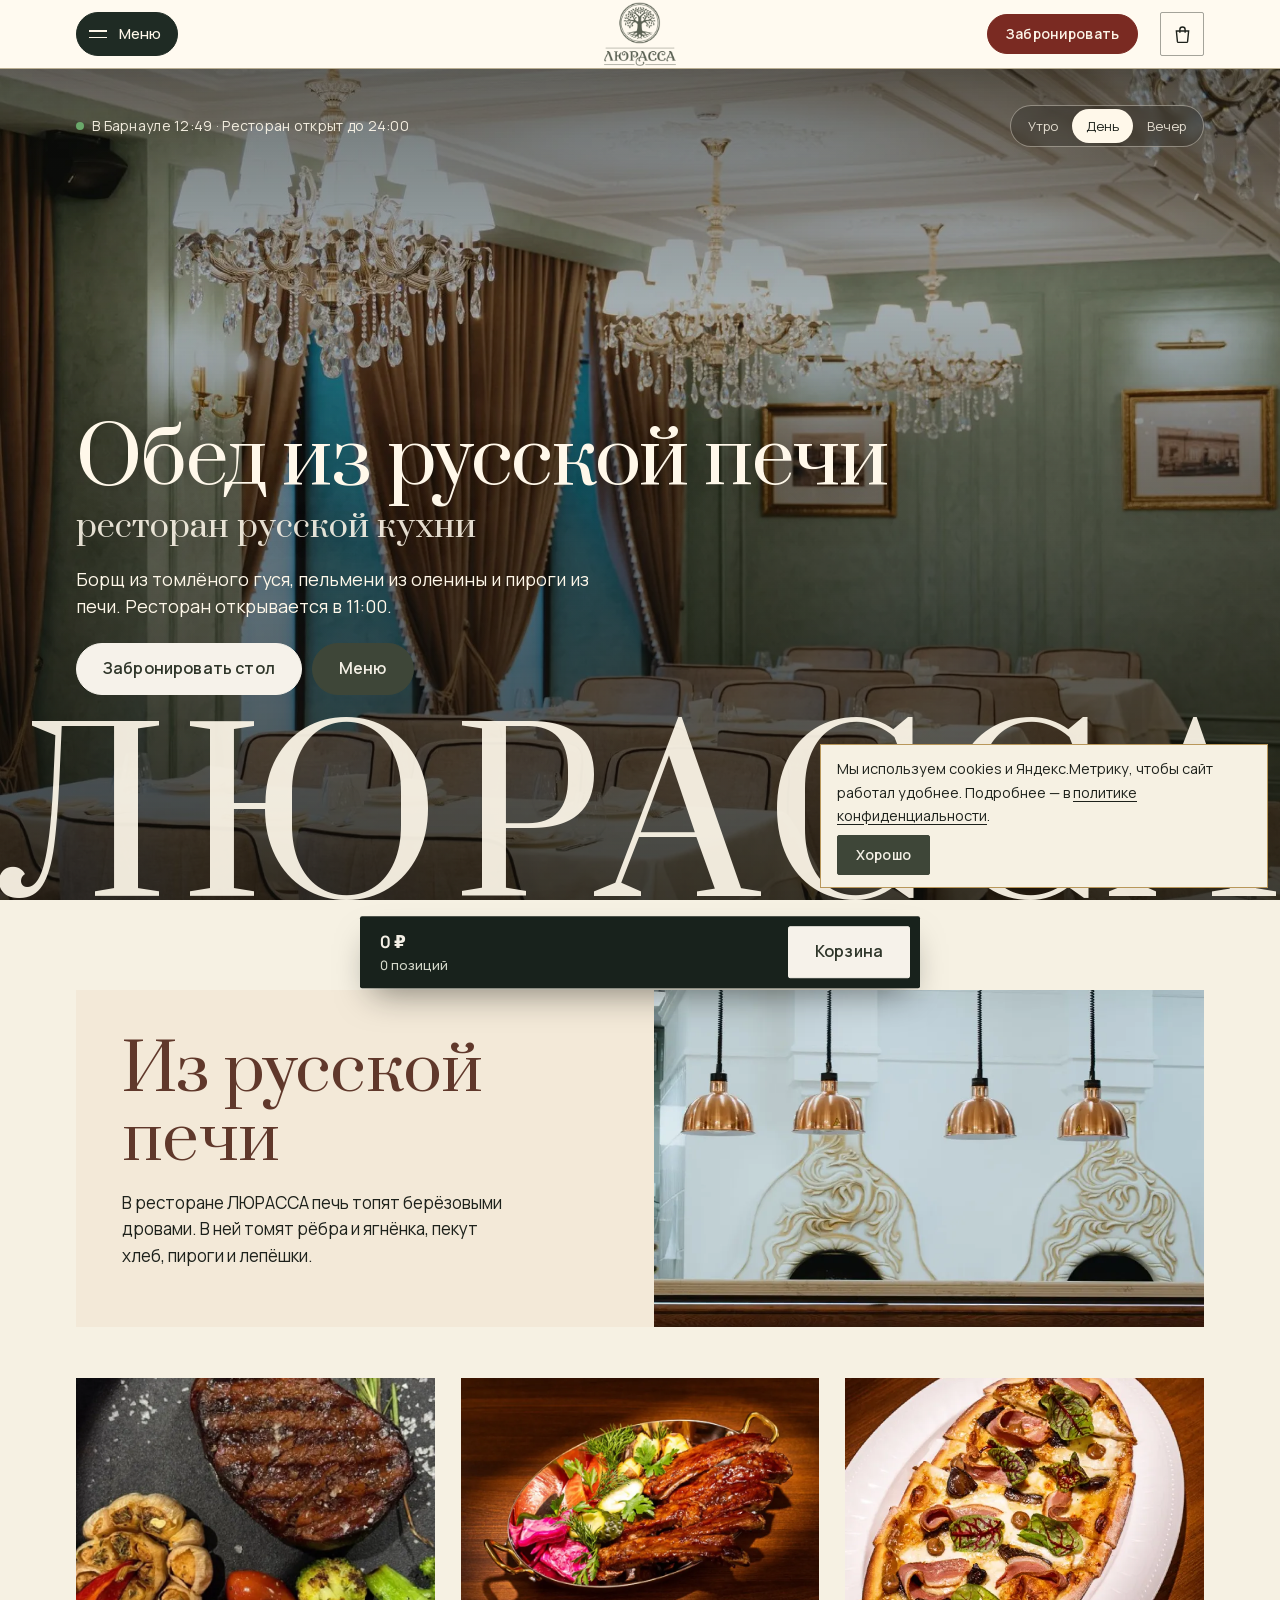
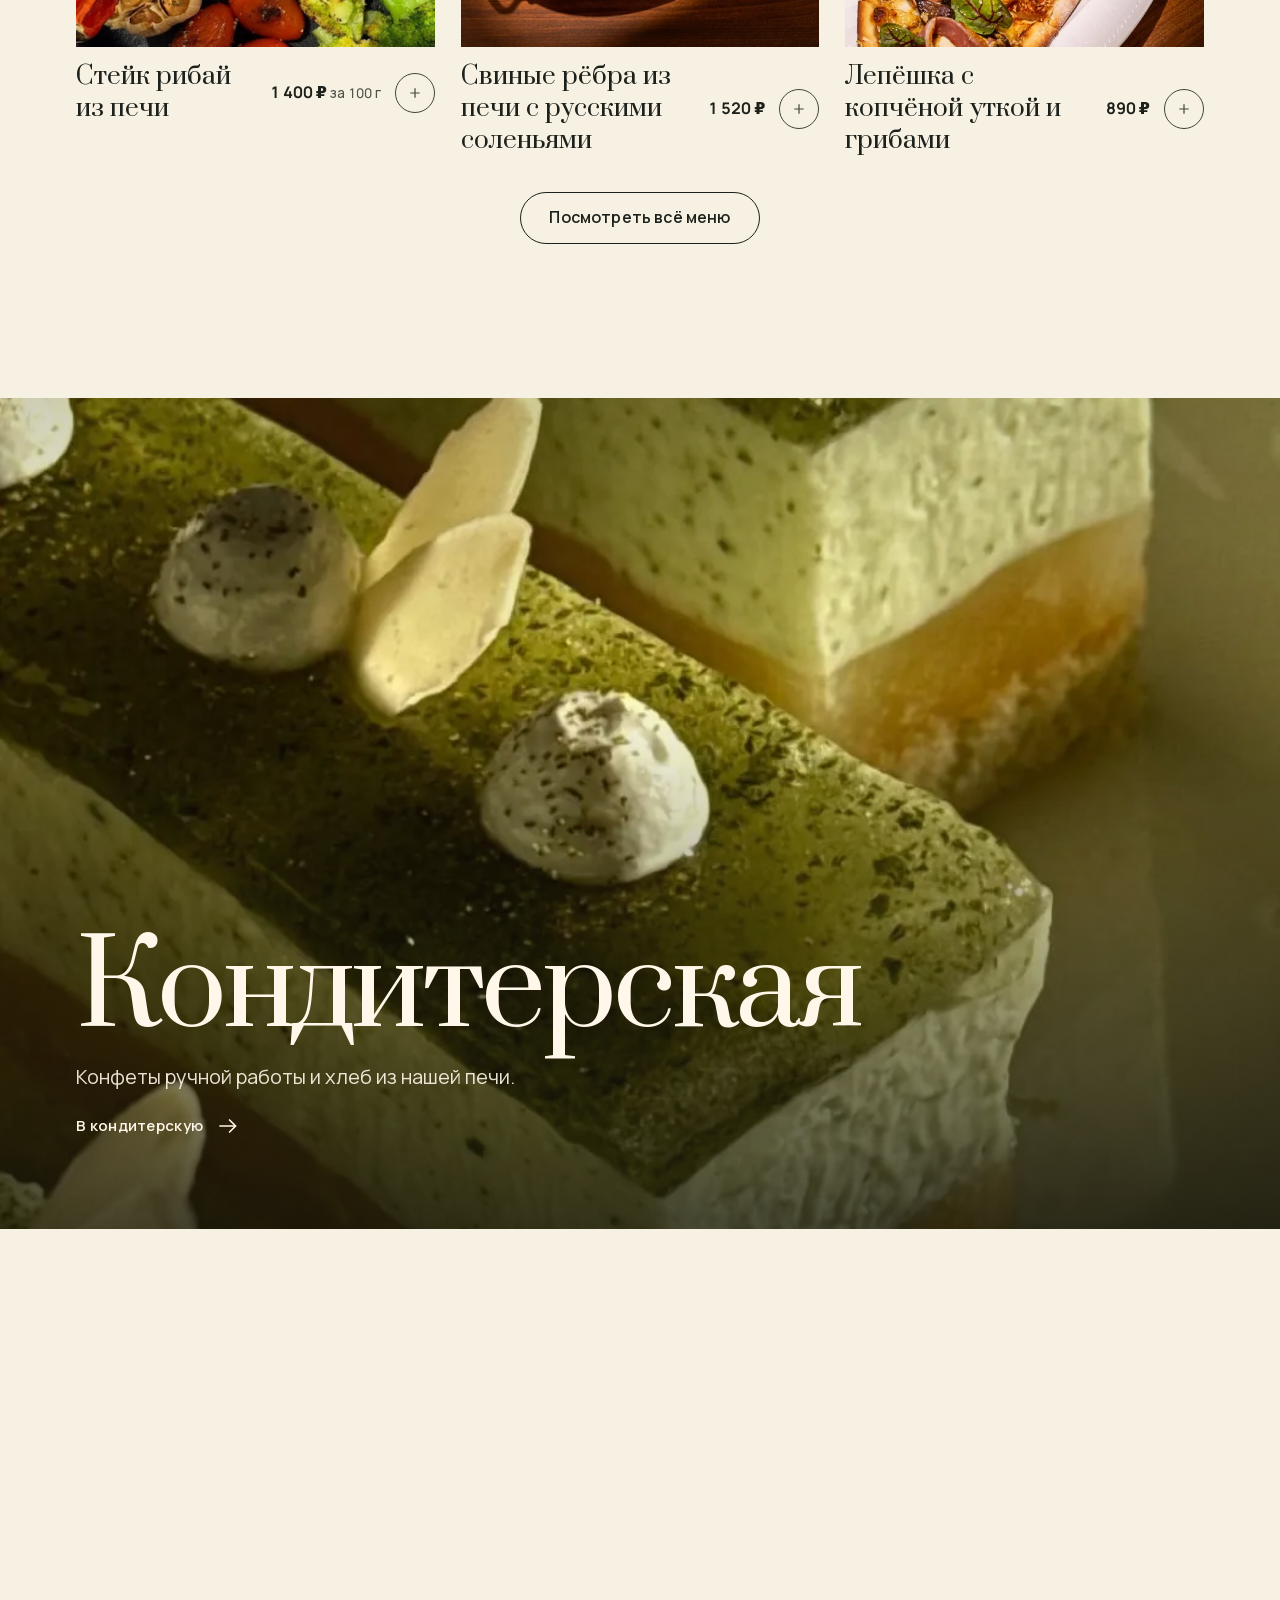
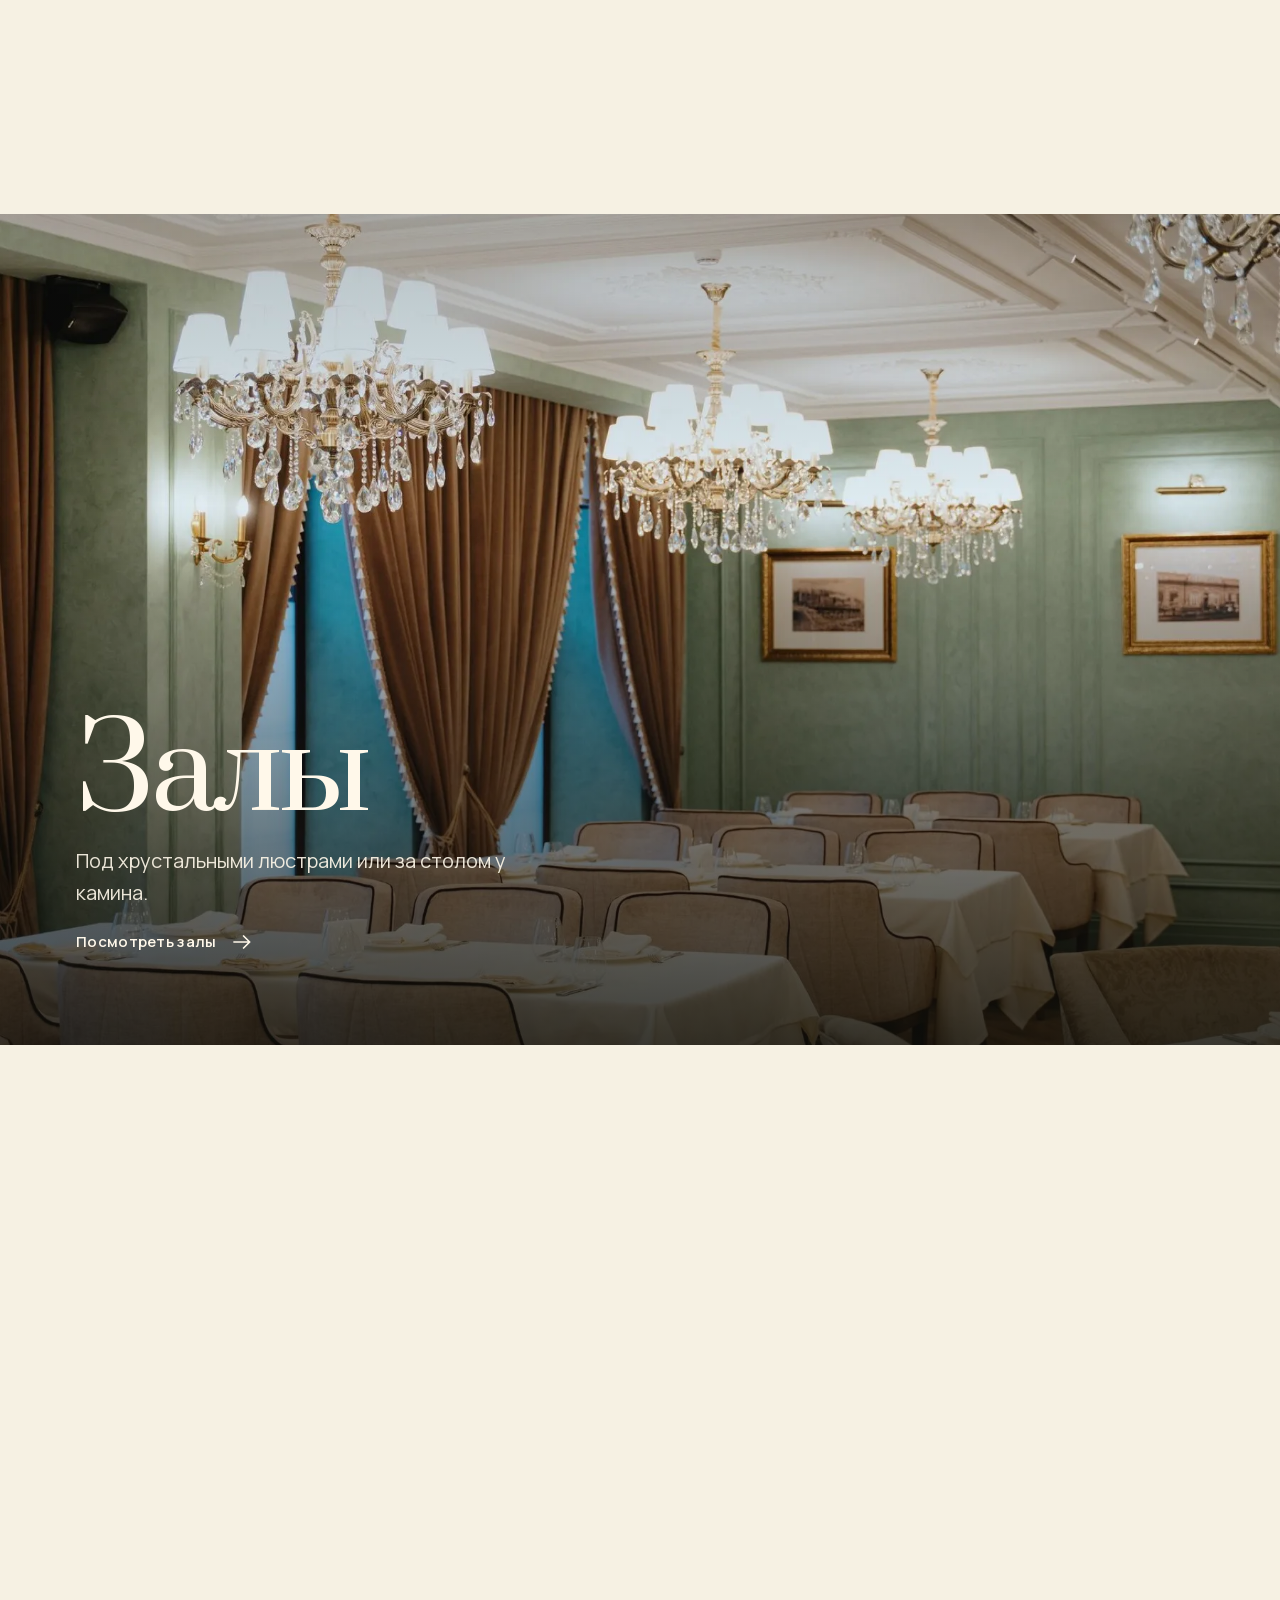
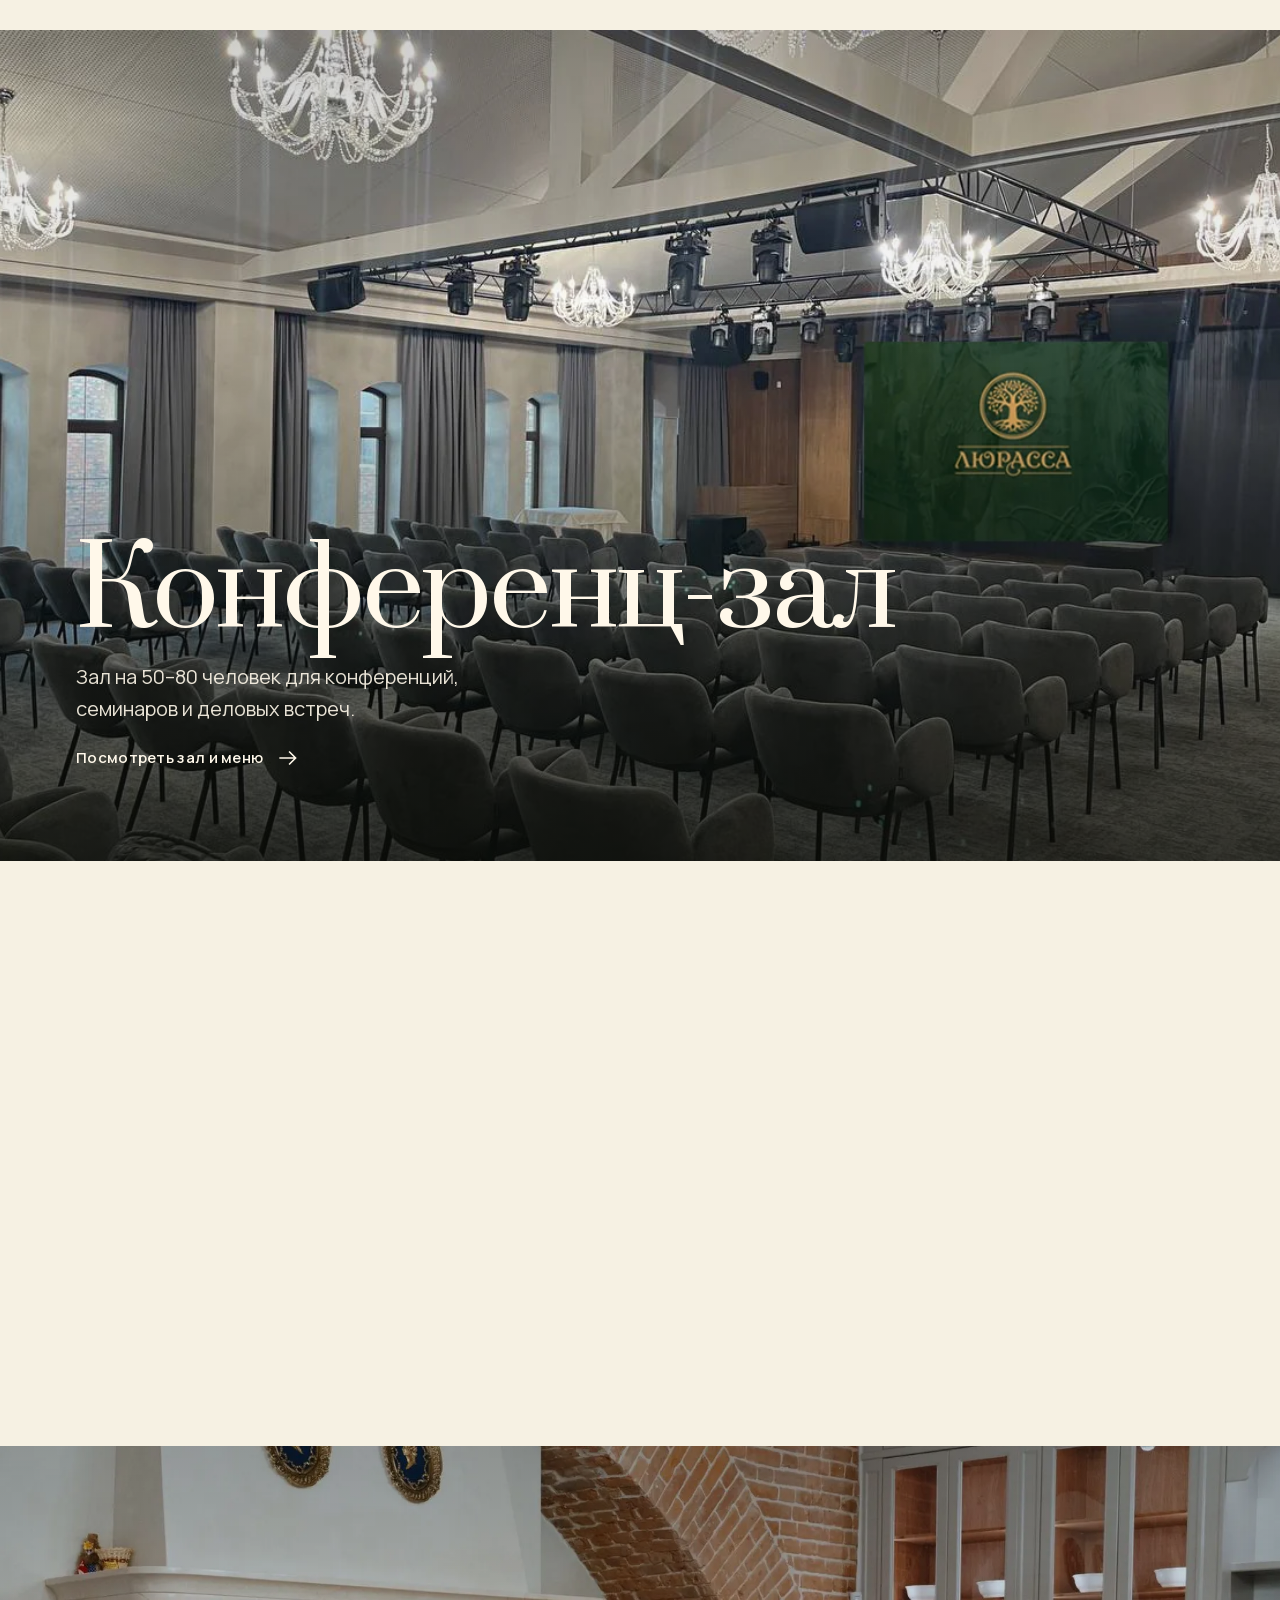
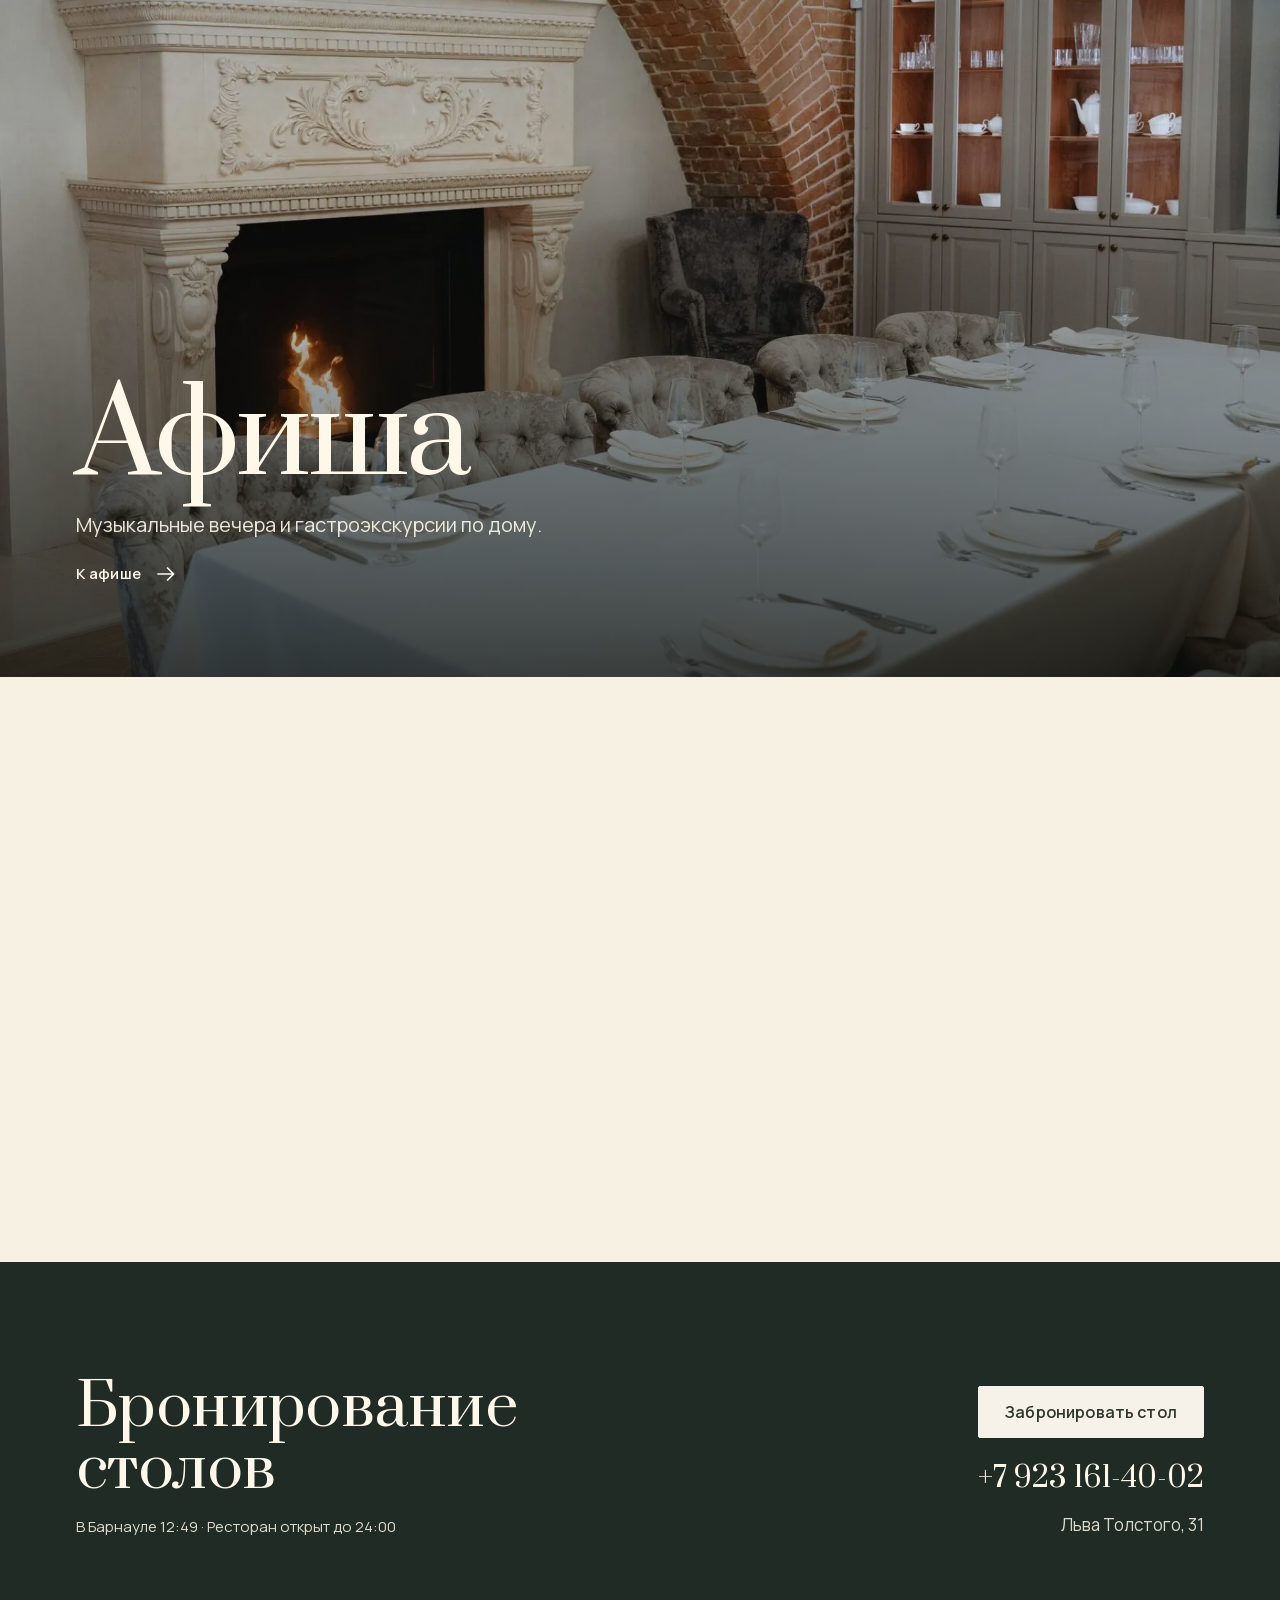
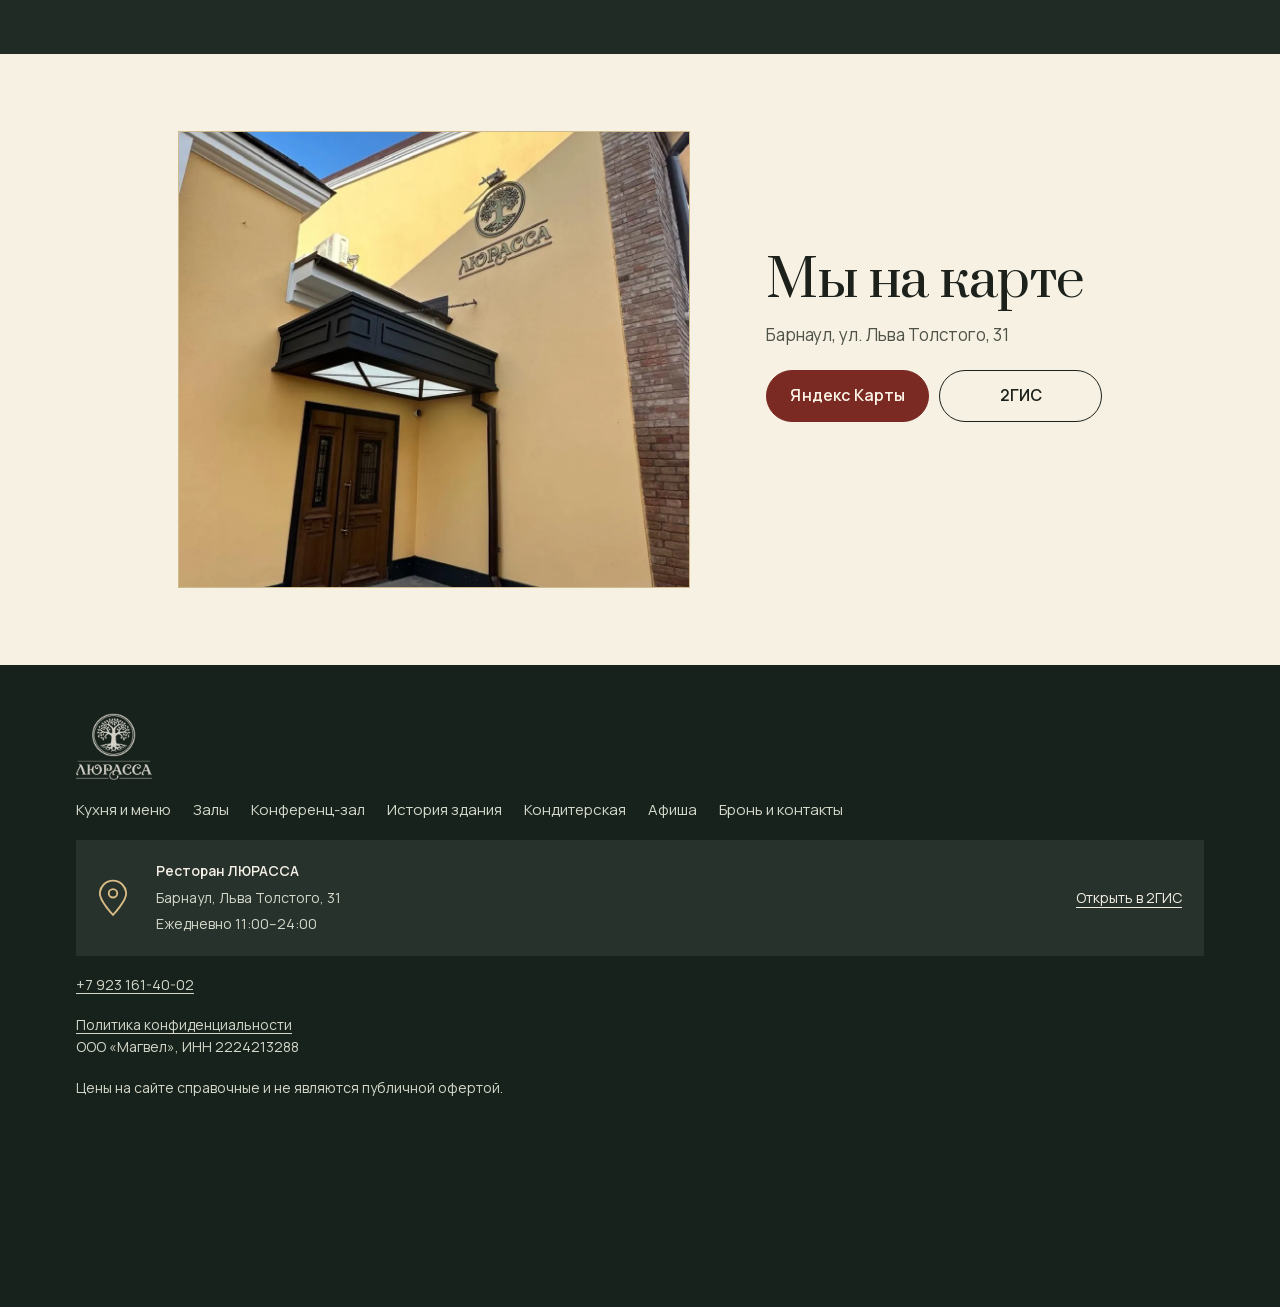
==== commit a3db7f5b: "Подготовить финальную сборку превью ЛЮРАССЫ" ====
--- a/index.html
+++ b/index.html
@@ -3,18 +3,35 @@
 <head>
 <meta charset="utf-8">
 <meta name="viewport" content="width=device-width, initial-scale=1, viewport-fit=cover">
-<title>ЛЮРАССА — ресторан купеческой кухни в Барнауле</title>
+<title>ЛЮРАССА — ресторан купеческой кухни, Барнаул</title>
 <meta name="description" content="Ресторан русской кухни ЛЮРАССА в Барнауле на улице Льва Толстого, 31. Меню, бронирование столов и часы работы.">
+<link rel="canonical" href="https://lurassa.ru/">
+<!-- УБРАТЬ ПРИ ПЕРЕЕЗДЕ НА lurassa.ru -->
+<meta name="robots" content="noindex, nofollow">
+<meta property="og:type" content="website">
+<meta property="og:title" content="ЛЮРАССА — ресторан купеческой кухни, Барнаул">
+<meta property="og:description" content="Ресторан русской кухни ЛЮРАССА в Барнауле на улице Льва Толстого, 31. Меню, бронирование столов и часы работы.">
+<meta property="og:url" content="https://lurassa.ru/">
+<meta property="og:image" content="https://lurassa.ru/img/social-cover.jpg">
+<meta property="og:image:width" content="1200">
+<meta property="og:image:height" content="630">
+<meta property="og:image:alt" content="Мятный зал ресторана ЛЮРАССА">
+<meta property="og:locale" content="ru_RU">
+<meta property="og:site_name" content="ЛЮРАССА">
+<meta name="twitter:card" content="summary_large_image">
+<script type="application/ld+json">{"@context": "https://schema.org", "@graph": [{"@type": "Restaurant", "@id": "https://lurassa.ru/#business", "name": "ЛЮРАССА", "telephone": "+79231614002", "address": {"@type": "PostalAddress", "addressCountry": "RU", "addressLocality": "Барнаул", "streetAddress": "ул. Льва Толстого, 31"}, "url": "https://lurassa.ru/", "openingHoursSpecification": {"@type": "OpeningHoursSpecification", "dayOfWeek": ["Monday", "Tuesday", "Wednesday", "Thursday", "Friday", "Saturday", "Sunday"], "opens": "11:00", "closes": "00:00"}, "servesCuisine": "Русская кухня", "priceRange": "[ЗАПОЛНИТЬ: ценовой диапазон]", "geo": {"@type": "GeoCoordinates", "latitude": 53.329795, "longitude": 83.79181}, "sameAs": ["https://t.me/lurassa_rest", "https://vk.com/lurassa_rest", "https://2gis.ru/barnaul/firm/70000001102581486"]}]}</script>
 <meta name="theme-color" content="#f6f1e3">
 <link rel="preload" href="fonts/Prata-400-cyrillic.woff2" as="font" type="font/woff2" crossorigin>
-<link rel="stylesheet" href="styles.css?v=1795409646">
-<link rel="stylesheet" href="book.css?v=1795409646">
-<link rel="stylesheet" href="pages.css?v=1795409646">
+<link rel="stylesheet" href="styles.css?v=1795427676">
+<link rel="stylesheet" href="book.css?v=1795427676">
+<link rel="stylesheet" href="pages.css?v=1795427676">
 <link rel="icon" href="img/logo-tree-gold.png">
+<!-- Restoplace start -->
+<!-- Restoplace end -->
 </head>
 <body class="bk page-index">
 <div class="home-intro" aria-hidden="true">
-  <canvas width="424" height="424"></canvas>
+  <video muted playsinline preload="none" width="320" height="320"></video>
 </div>
 <script>
   (() => {
@@ -37,72 +54,23 @@
     } catch {}
 
     const intro = document.querySelector(".home-intro");
-    const canvas = intro.querySelector("canvas");
-    const context = canvas.getContext("2d", { willReadFrequently: true });
-    if (!context) return;
+    const video = intro.querySelector("video");
+    let timeout = setTimeout(() => intro.remove(), 6500);
 
     function dismiss() {
-      intro.remove();
-      window.removeEventListener("keydown", dismiss);
-      motion.removeEventListener("change", motionChanged);
+      clearTimeout(timeout);
+      intro.classList.add("is-leaving");
+      setTimeout(() => intro.remove(), 320);
     }
 
-    function motionChanged() {
-      if (motion.matches) dismiss();
-    }
-
-    function loadImage(url) {
-      const image = new Image();
-      image.src = url;
-      return image.decode().then(() => image);
-    }
-
-    function pixels(image) {
-      context.clearRect(0, 0, canvas.width, canvas.height);
-      context.drawImage(image, 0, 0);
-      return context.getImageData(0, 0, canvas.width, canvas.height);
-    }
-
-    const imageDeadline = setTimeout(dismiss, 700);
-    window.addEventListener("keydown", dismiss, { once: true });
-    motion.addEventListener("change", motionChanged);
-    intro.classList.add("is-playing");
-
-    Promise.all([loadImage("img/intro-tree.svg"), loadImage("img/intro-timing.png")])
-      .then(([emblem, timing]) => {
-        clearTimeout(imageDeadline);
-        if (!intro.isConnected) return;
-
-        const order = pixels(timing).data;
-        const original = pixels(emblem);
-        const frame = context.createImageData(canvas.width, canvas.height);
-        frame.data.set(original.data);
-        context.clearRect(0, 0, canvas.width, canvas.height);
-        try {
-          sessionStorage.setItem(sessionKey, "seen");
-        } catch {}
-
-        const drawingDuration = 2440;
-        const started = performance.now();
-        function draw(now) {
-          if (!intro.isConnected) return;
-          const progress = Math.min(1, (now - started) / drawingDuration);
-          if (progress < 1) {
-            for (let i = 3; i < frame.data.length; i += 4) {
-              const t = Math.min(1, Math.max(0, (progress - order[i - 3] / 255) / .045));
-              frame.data[i] = original.data[i] * t * t * (3 - 2 * t);
-            }
-            context.putImageData(frame, 0, 0);
-            requestAnimationFrame(draw);
-            return;
-          }
-          context.putImageData(original, 0, 0);
-          setTimeout(() => intro.classList.add("is-leaving"), 100);
-          setTimeout(dismiss, 420);
-        }
-        requestAnimationFrame(draw);
-      })
-      .catch(dismiss);
+    video.addEventListener("playing", () => {
+      intro.classList.add("is-playing");
+      try { sessionStorage.setItem(sessionKey, "1"); } catch {}
+    }, { once: true });
+    video.addEventListener("ended", dismiss, { once: true });
+    video.addEventListener("error", dismiss, { once: true });
+    video.src = "img/home-intro.webm?v=3";
+    video.play().catch(dismiss);
   })();
 </script>
 
@@ -121,27 +89,27 @@
     <a class="bk-logo" href="index.html" aria-label="ЛЮРАССА, на главную"><img src="img/logo-olive.png" alt="" width="400" height="357"></a>
     <div class="bk-top__r">
       <a class="bk-link bk-hide-s" href="tel:+79231614002">+7 923 161-40-02</a>
-      <a class="btn btn--red btn--sm" href="bron.html">Забронировать</a>
+      <a class="btn btn--red btn--sm restoplace-click-open" href="bron.html">Забронировать</a>
       <button class="cart-btn" type="button" data-open-cart aria-label="Корзина"><svg aria-hidden="true"><use href="#i-bag"/></svg><span class="cart-btn__n"></span></button>
     </div>
   </div>
 </header>
 <div class="ov" id="ov" hidden>
-  <div class="ov__pic" aria-hidden="true"><img src="img/gl-02.webp" alt=""></div>
+  <div class="ov__pic" aria-hidden="true"><img src="img/gl-02.webp" alt="" width="800" height="600" loading="lazy"></div>
   <div class="ov__body">
-    <nav aria-label="Разделы сайта"><ul class="ov__list"><li><a href="index.html" data-img="img/gl-02.webp" aria-current="page">Главная</a></li><li><a href="menu.html" data-img="img/dish-ribeye.webp">Кухня и меню</a></li><li><a href="bankety.html" data-img="img/conference-theatre.webp">Конференц-зал</a></li><li><a href="istoriya.html" data-img="img/archive-store.jpg">История здания</a></li><li><a href="konditerskaya.html" data-img="img/dessert-green.webp">Кондитерская</a></li><li><a href="afisha.html" data-img="img/gl-04.webp">Афиша</a></li><li><a href="bron.html" data-img="img/gl-11.webp">Бронь и контакты</a></li></ul></nav>
+    <nav aria-label="Разделы сайта"><ul class="ov__list"><li><a href="index.html" data-img="img/gl-02.webp" aria-current="page">Главная</a></li><li><a href="menu.html" data-img="img/dish-ribeye.webp">Кухня и меню</a></li><li><a href="zaly.html" data-img="img/gl-08.webp">Залы</a></li><li><a href="bankety.html" data-img="img/conference-theatre.webp">Конференц-зал</a></li><li><a href="istoriya.html" data-img="img/archive-store.jpg">История здания</a></li><li><a href="konditerskaya.html" data-img="img/dessert-green.webp">Кондитерская</a></li><li><a href="afisha.html" data-img="img/gl-04.webp">Афиша</a></li><li><a href="bron.html" data-img="img/gl-11.webp">Бронь и контакты</a></li></ul></nav>
     <div class="ov__foot">
       <p class="live" data-live>Барнаул, Льва Толстого, 31 · ежедневно 11:00–24:00</p>
-      <p><a href="tel:+79231614002">+7 923 161-40-02</a> · <a href="https://t.me/lurassa_rest">Telegram</a> · <a href="https://vk.com/lurassa_rest">ВКонтакте</a></p>
+      <p><a href="tel:+79231614002">+7 923 161-40-02</a> · <a href="https://t.me/lurassa_rest" target="_blank" rel="noopener noreferrer">Telegram</a> · <a href="https://vk.com/lurassa_rest" target="_blank" rel="noopener noreferrer">ВКонтакте</a></p>
     </div>
   </div>
 </div>
 <main id="main">
 <section class="h3" data-mood="evening" aria-label="Ресторан ЛЮРАССА">
     <div class="h3__media" aria-hidden="true">
-      <div class="h3__set" data-for="morning"><img src="img/dessert-green.webp" alt=""><img src="img/gl-14.webp" alt=""><img src="img/dish-cake.webp" alt=""></div>
-      <div class="h3__set" data-for="day"><img src="img/gl-02.webp" alt=""><img src="img/gl-03.webp" alt=""><img src="img/gl-04.webp" alt=""></div>
-      <div class="h3__set" data-for="evening"><img class="is-on" src="img/gl-01.webp" alt=""><img src="img/gl-11.webp" alt=""><img src="img/gl-08.webp" alt=""></div>
+      <div class="h3__set" data-for="morning"><img src="img/dessert-green.webp" alt="" width="1050" height="1400"><img src="img/gl-14.webp" alt="" width="1454" height="1800"><img src="img/dish-cake.webp" alt="" width="800" height="1000"></div>
+      <div class="h3__set" data-for="day"><img src="img/gl-02.webp" alt="" width="1800" height="1199"><img src="img/gl-03.webp" alt="" width="1200" height="1800"><img src="img/gl-04.webp" alt="" width="1200" height="1800"></div>
+      <div class="h3__set" data-for="evening"><img class="is-on" src="img/gl-01.webp" alt="" width="1200" height="1800"><img src="img/gl-11.webp" alt="" width="1800" height="1199"><img src="img/gl-08.webp" alt="" width="1800" height="1199"></div>
     </div>
     <div class="h3__shade" aria-hidden="true"></div>
     <div class="wrap h3__top">
@@ -152,7 +120,7 @@
       <h1 class="h3__title"><span data-mood-text>Ужин у камина</span><small>ресторан русской кухни</small></h1>
       <p class="h3__sub" data-mood-sub>Стейки из алтайской говядины, блюда из русской печи и музыка по афише. Двери открыты до полуночи.</p>
       <div class="h3__cta" data-mood-cta>
-        <a class="btn btn--light" href="bron.html">Забронировать стол</a>
+        <a class="btn btn--light restoplace-click-open" href="bron.html">Забронировать стол</a>
         <a class="btn btn--line" href="afisha.html">Афиша вечера</a>
       </div>
     </div>
@@ -166,7 +134,7 @@
           <h2 id="kitchen-title">Из русской печи</h2>
           <p>В ресторане ЛЮРАССА печь топят берёзовыми дровами. В ней томят рёбра и ягнёнка, пекут хлеб, пироги и лепёшки.</p>
         </div>
-        <img src="img/oven.webp" alt="Белая печь ресторана ЛЮРАССА с лепным узором и медными лампами над раздачей" loading="lazy">
+        <img src="img/oven.webp" alt="Белая печь ресторана ЛЮРАССА с лепным узором и медными лампами над раздачей" loading="lazy" width="933" height="1400">
       </div>
       <div class="oven-selection">
         <article class="plate rv">
@@ -188,7 +156,7 @@
 
   <section class="scenes" id="restaurant-preview-title" aria-label="Разделы ресторана">
     <a class="scene" href="konditerskaya.html">
-      <span class="scene__pic"><img src="img/dessert-green.webp" alt="" loading="lazy"></span>
+      <span class="scene__pic"><img src="img/dessert-green.webp" alt="" loading="lazy" width="1050" height="1400"></span>
       <span class="wrap scene__in">
         <span class="scene__t">Кондитерская</span>
         <span class="scene__s">Конфеты ручной работы и хлеб из нашей печи.</span>
@@ -197,7 +165,7 @@
     </a>
     <div class="scene__hold" aria-hidden="true"></div>
     <a class="scene" href="zaly.html">
-      <span class="scene__pic"><img src="img/gl-02.webp" alt="" loading="lazy"></span>
+      <span class="scene__pic"><img src="img/gl-02.webp" alt="" loading="lazy" width="1800" height="1199"></span>
       <span class="wrap scene__in">
         <span class="scene__t">Залы</span>
         <span class="scene__s">Под хрустальными люстрами или за столом у камина.</span>
@@ -206,7 +174,7 @@
     </a>
     <div class="scene__hold" aria-hidden="true"></div>
     <a class="scene" href="bankety.html">
-      <span class="scene__pic"><img src="img/conference-theatre.webp" alt="" loading="lazy"></span>
+      <span class="scene__pic"><img src="img/conference-theatre.webp" alt="" loading="lazy" width="1280" height="720"></span>
       <span class="wrap scene__in">
         <span class="scene__t">Конференц-зал</span>
         <span class="scene__s">Зал на 50–80 человек для конференций, семинаров и деловых встреч.</span>
@@ -215,7 +183,7 @@
     </a>
     <div class="scene__hold" aria-hidden="true"></div>
     <a class="scene" href="afisha.html">
-      <span class="scene__pic"><img src="img/gl-11.webp" alt="" loading="lazy"></span>
+      <span class="scene__pic"><img src="img/gl-11.webp" alt="" loading="lazy" width="1800" height="1199"></span>
       <span class="wrap scene__in">
         <span class="scene__t">Афиша</span>
         <span class="scene__s">Музыкальные вечера и гастроэкскурсии по дому.</span>
@@ -232,24 +200,41 @@
         <p class="fin__k" data-live>Барнаул · ежедневно 11:00–24:00</p>
       </div>
       <div class="fin__act">
-        <a class="btn btn--light" href="bron.html">Забронировать стол</a>
+        <a class="btn btn--light restoplace-click-open" href="bron.html">Забронировать стол</a>
         <a class="fin__tel" href="tel:+79231614002">+7 923 161-40-02</a>
         <p class="fin__s">Льва Толстого, 31</p>
       </div>
     </div>
   </section>
+<section class="contact-map" aria-labelledby="directions-title">
+  <div class="wrap contact-map__layout">
+    <div class="contact-map__info">
+      <h2 id="directions-title">Мы на карте</h2>
+      <address>Барнаул, ул. Льва Толстого, 31</address>
+    </div>
+    <div class="contact-map__view" data-widget-url="https://platform.2gis.ru/api/map-constructor/widget?data=[base64]">
+      <img class="contact-map__cover" src="img/facade.webp" alt="Фасад ресторана ЛЮРАССА" loading="lazy" width="600" height="600">
+      <button class="btn btn--ink contact-map__toggle" type="button" aria-pressed="false" hidden>Нажмите, чтобы взаимодействовать с картой</button>
+    </div>
+    <div class="contact-map__links">
+      <a class="btn btn--red" href="https://yandex.ru/maps/org/lyurassa/245661543931/?ll=83.791882%2C53.329925&amp;z=18.2" target="_blank" rel="noopener noreferrer">Яндекс Карты</a>
+      <a class="btn btn--ink" href="https://2gis.ru/barnaul/firm/70000001102581486" target="_blank" rel="noopener noreferrer">2ГИС</a>
+    </div>
+  </div>
+</section>
 
 </main>
 <footer class="foot">
   <div class="wrap foot__in">
-    <img class="foot__wordmark" src="img/logo-cream.png" alt="ЛЮРАССА" width="400" height="357">
-    <nav class="foot__nav" aria-label="Разделы"><a href="menu.html">Кухня и меню</a><a href="bankety.html">Конференц-зал</a><a href="istoriya.html">История здания</a><a href="konditerskaya.html">Кондитерская</a><a href="afisha.html">Афиша</a><a href="bron.html">Бронь и контакты</a></nav>
+    <img class="foot__wordmark" src="img/logo-cream.png" alt="ЛЮРАССА" width="400" height="357" loading="lazy">
+    <nav class="foot__nav" aria-label="Разделы"><a href="menu.html">Кухня и меню</a><a href="zaly.html">Залы</a><a href="bankety.html">Конференц-зал</a><a href="istoriya.html">История здания</a><a href="konditerskaya.html">Кондитерская</a><a href="afisha.html">Афиша</a><a href="bron.html">Бронь и контакты</a></nav>
     <address class="foot__place">
       <svg class="foot__pin" viewBox="0 0 32 40" aria-hidden="true"><path d="M16 38S2 23.3 2 15.5a14 14 0 1 1 28 0C30 23.3 16 38 16 38Z" fill="none" stroke="currentColor" stroke-width="2"/><circle cx="16" cy="15" r="4.5" fill="none" stroke="currentColor" stroke-width="2"/></svg>
       <span class="foot__place-copy"><b>Ресторан ЛЮРАССА</b><span>Барнаул, Льва Толстого, 31</span><span>Ежедневно 11:00–24:00</span></span>
       <a class="foot__map-link" href="https://2gis.ru/barnaul/firm/70000001102581486" target="_blank" rel="noopener noreferrer">Открыть в 2ГИС</a>
     </address>
     <p><a href="tel:+79231614002">+7 923 161-40-02</a></p>
+    <p><a href="privacy.html">Политика конфиденциальности</a><br>ООО «Магвел», ИНН 2224213288</p>
     <p>Цены на сайте справочные и не являются публичной офертой.</p>
   </div>
 </footer>
@@ -274,6 +259,7 @@
         <div class="field"><label for="c-name">Имя</label><input id="c-name" name="name" autocomplete="given-name" required></div>
         <div class="field"><label for="c-phone">Телефон</label><input id="c-phone" name="phone" type="tel" inputmode="tel" autocomplete="tel" placeholder="+7 900 000-00-00" required></div>
         <div class="field"><label for="c-time">Время самовывоза</label><input id="c-time" name="pickup_time" type="time" value="19:00" required></div>
+        <div class="legal-choice"><input id="pickup-consent" type="checkbox" name="personal_consent" required><label for="pickup-consent">Я даю <a href="soglasie.html" target="_blank" rel="noopener">согласие на обработку персональных данных</a> и принимаю условия <a href="privacy.html" target="_blank" rel="noopener">политики</a></label></div>
         <button class="btn" type="submit">Отправить заказ</button>
       </form>
       <p class="checkout-ok" hidden><b>Демо-версия заказа.</b> Заказ никуда не отправлен. Чтобы оформить самовывоз, позвоните по номеру <a href="tel:+79231614002">+7 923 161-40-02</a>.</p>
@@ -281,10 +267,10 @@
   </div>
 </div>
 
-<script src="menu-data.js?v=1795409646"></script>
-<script src="book.js?v=1795409646"></script>
-<script src="app.js?v=1795409646"></script>
-<script src="site.js?v=1795409646"></script>
-<script src="dish.js?v=1795409646"></script>
+<script src="menu-data.js?v=1795427676"></script>
+<script src="book.js?v=1795427676"></script>
+<script src="app.js?v=1795427676"></script>
+<script src="site.js?v=1795427676"></script>
+<script src="dish.js?v=1795427676"></script>
 </body>
 </html>
--- a/styles.css
+++ b/styles.css
@@ -218,19 +218,12 @@
 /* ---------- booking ---------- */
 .book { display: grid; gap: 48px; }
 .book > *, .row2 > *, .field { min-width: 0; }
-.form { display: grid; gap: 16px; padding: 28px 22px; background: #fff; border: 1px solid var(--line); border-radius: 2px; }
-.form h3 { margin-bottom: 4px; }
-.form__fields { display: grid; gap: 14px; }
 .field { display: grid; gap: 6px; }
 .field label { font-size: 14px; font-weight: 600; color: var(--ink-2); }
 .field input, .field select { width: 100%; min-width: 0; font: inherit; font-size: 17px; color: var(--ink); background-color: var(--cream); min-height: 50px; padding: 10px 14px; border: 1px solid var(--sage-2); border-radius: 2px; }
 .field input:focus-visible, .field select:focus-visible { border-color: var(--olive); outline: 2px solid var(--brass); outline-offset: 1px; }
 .field input::placeholder { color: #66675b; }
 .row2 { display: grid; grid-template-columns: 1fr 1fr; gap: 12px; }
-.form__note { font-size: 14px; color: var(--ink-2); }
-.form__ok { display: none; padding: 18px; background: var(--sage); border-radius: 2px; }
-.form.is-sent .form__ok { display: block; }
-.form.is-sent .form__fields { display: none; }
 .contacts dl { margin: 28px 0 0; display: grid; gap: 22px; }
 .contacts dt { font-size: 14px; font-weight: 600; color: var(--ink-2); }
 .contacts dd { margin: 4px 0 0; font-family: var(--display); font-size: 21px; line-height: 1.45; }
--- a/pages.css
+++ b/pages.css
@@ -196,7 +196,6 @@
 .foot__nav a:hover { text-decoration: underline; }
 .foot a { color: inherit; }
 
-.form__h { font-size: clamp(24px, 2.6vw, 30px); }
 
 .feast__cta { display: flex; flex-wrap: wrap; gap: 10px; margin-top: 28px; }
 
@@ -440,7 +439,6 @@
 .bron-tel:hover { color: var(--red); }
 .bron { padding: 0 0 clamp(80px, 10vw, 130px); }
 .bron__grid { display: grid; gap: 20px; align-items: stretch; }
-.bron__grid .form { margin: 0; background: #fffdf7; border: 1px solid var(--rule-gold); border-radius: 2px; padding: clamp(24px, 3vw, 40px); }
 .bron__info { display: grid; align-content: space-between; gap: 28px; padding: clamp(24px, 3vw, 40px); border: 1px solid var(--rule-gold); border-radius: 2px; }
 .bron__info dl { margin: 0; display: grid; gap: 22px; }
 .bron__info dt { font-size: 13px; letter-spacing: .12em; text-transform: uppercase; color: var(--ink-2); }
@@ -678,7 +676,7 @@
   .oven-selection .plate__name { grid-column: 1 / -1; }
 }
 
-/* First visit to the home page. The canvas paints the original emblem. */
+/* Видеозаставка первого посещения главной. */
 .home-intro { display: none; }
 @media (prefers-reduced-motion: no-preference) {
   .home-intro.is-playing {
@@ -692,7 +690,7 @@
     transition: opacity .32s ease-in-out;
   }
   .home-intro.is-leaving { opacity: 0; }
-  .home-intro canvas { width: clamp(126px, 24vmin, 202px); height: auto; }
+  .home-intro video { width: clamp(126px, 24vmin, 202px); height: auto; }
 }
 
 .page-istoriya main [id] { scroll-margin-top: 84px; }
@@ -865,3 +863,109 @@
   .conference-gallery__track .gal__item img { transition: none; }
   .conference-gallery__track .gal__item:hover img { transform: none; }
 }
+
+@media (max-width: 640px) {
+  .pager__in { grid-template-columns: repeat(2, minmax(0, 1fr)); }
+  .pager__a { min-width: 0; gap: 6px; }
+  .pager__a span { min-width: 0; overflow-wrap: anywhere; }
+  .pager__a svg { width: 18px; }
+  .mitems { grid-template-columns: minmax(0, 1fr); }
+  .mitem, .mitem--pic { grid-template-columns: minmax(0, 1fr) auto; }
+  .mitem--pic { grid-template-columns: 64px minmax(0, 1fr) auto; }
+  .mitem__pic { width: 64px; height: 64px; }
+  .mitem { column-gap: 10px; }
+  .mitem__name { overflow-wrap: anywhere; }
+}
+@media (max-width: 420px) {
+  .mitem--pic { grid-template-columns: 64px minmax(0, 1fr); }
+  .mitem--pic .mitem__pic { grid-row: 1 / 3; }
+  .mitem--pic .mitem__act { grid-column: 2; justify-content: space-between; }
+}
+
+.legal-document { max-width: 76ch; overflow-wrap: anywhere; }
+.legal-document h1 { font-size: clamp(36px, 5vw, 70px); }
+.legal-document section { margin-top: 2rem; }
+.legal-document h2 { margin-bottom: .5rem; }
+.legal-document p { line-height: 1.6; }
+.legal-choice { display: flex; align-items: baseline; gap: .7rem; font-size: .95rem; }
+.legal-choice input { flex: none; width: 1rem; height: 1rem; accent-color: var(--red); }
+.legal-document a, .legal-choice a, .cookie-notice a { text-decoration: underline; }
+.cookie-notice { position: fixed; z-index: 35; right: 12px; bottom: max(12px, env(safe-area-inset-bottom)); left: 12px; max-width: 28rem; margin-left: auto; padding: 12px 16px; background: var(--paper); border: 1px solid var(--gold); color: var(--ink); font-size: .9rem; }
+.cookie-notice button { margin-top: 8px; }
+.cartbar.is-on ~ .cookie-notice { bottom: calc(86px + env(safe-area-inset-bottom)); }
+body:has(.cookie-notice) .foot { padding-bottom: 13rem; }
+.drawer__foot:has(.checkout) { max-height: 80dvh; overflow-y: auto; }
+
+.halls { display: grid; gap: clamp(35px, 5vw, 70px); padding-bottom: 64px; }
+.halls h2 { font-size: clamp(26px, 4vw, 48px); margin-bottom: 16px; }
+.hall-table { width: 100%; border-collapse: collapse; margin-top: 18px; }
+.hall-table th, .hall-table td { padding: 14px; text-align: left; border-bottom: 1px solid var(--rule-gold); }
+.hall-table a { text-decoration: underline; }
+.hall-card { min-width: 0; padding: clamp(18px, 4vw, 48px); background: var(--paper-2); scroll-margin-top: 90px; }
+.hall-card p, .hall-card dl { max-width: 72ch; }
+.hall-card dl { margin-block: 18px; }
+.hall-card dt { font-weight: 600; margin-top: 10px; }
+.hall-card dd { margin: 0; }
+.hall-photos { display: grid; grid-template-columns: repeat(3,minmax(0,1fr)); gap: 8px; }
+.hall-photos .gal__item img { width: 100%; height: auto; aspect-ratio: 4/3; object-fit: cover; }
+.hall-card .btn { margin-top: 18px; }
+@media (max-width: 650px) {
+  .hall-table, .hall-table tbody, .hall-table tr, .hall-table td, .hall-table th { display: block; }
+  .hall-table thead { position: absolute; clip-path: inset(50%); height: 1px; width: 1px; overflow: hidden; }
+  .hall-table tr { padding: 14px; margin-bottom: 10px; border: 1px solid var(--rule-gold); }
+  .hall-table td, .hall-table th { padding: 3px 0; border: 0; }
+  .hall-table td::before { content: attr(data-label) " · "; font-weight: 600; }
+  .hall-photos { grid-template-columns: 1fr 1fr; }
+  .hall-photos button:first-child { grid-column: 1 / -1; }
+  #b-hall { width: 100%; min-width: 0; }
+}
+
+
+.contact-map { position: relative; padding-block: clamp(40px, 6vw, 80px); background: var(--paper); }
+.contact-map h2 { margin: 0 0 10px; font-size: clamp(30px, 4vw, 52px); }
+.contact-map__view { position: relative; display: grid; place-items: center; height: clamp(230px, 35vw, 410px); background: var(--paper-2); border: 1px solid var(--rule-gold); }
+.contact-map__view iframe { position: absolute; inset: 0; width: 100%; height: 100%; opacity: 0; border: 0; pointer-events: none; }
+.contact-map__view.is-loaded iframe { opacity: 1; }
+.contact-map__view.is-interactive iframe { pointer-events: auto; }
+.contact-map__toggle { position: absolute; z-index: 1; bottom: 12px; max-width: calc(100% - 24px); white-space: normal; }
+.contact-map__toggle[hidden] { display: none; }
+.contact-map__layout {
+  display: grid;
+  justify-content: center;
+  grid-template: "map info" 1fr "map links" 1fr / minmax(0, 32rem) minmax(0, 21rem);
+  gap: 22px clamp(28px, 6vw, 80px);
+}
+.contact-map__view { grid-area: map; align-self: center; height: auto; aspect-ratio: 1.12; overflow: hidden; }
+.contact-map__cover { position: absolute; inset: 0; width: 100%; height: 100%; object-fit: cover; }
+.contact-map__info { grid-area: info; align-self: end; }
+.contact-map__info address { font-style: normal; color: var(--ink-2); }
+.contact-map__links { grid-area: links; align-self: start; display: grid; grid-template-columns: repeat(2, minmax(0, 1fr)); gap: 10px; }
+.contact-map__links .btn { width: 100%; padding-inline: 12px; text-align: center; white-space: normal; }
+@media (max-width: 680px) {
+  .contact-map__layout {
+    grid-template: "info" "map" "links" / minmax(0, 32rem);
+    gap: 18px;
+    text-align: center;
+  }
+  .contact-map__links { width: min(100%, 21rem); justify-self: center; }
+}
+
+.bron__online { align-content: center; justify-items: start; }
+#booking-contacts { scroll-margin-top: 90px; }
+
+/* Активировать после проверки селектора штатной плавающей кнопки Restoplace.
+.restoplace-floating-button {
+  display: none !important;
+}
+*/
+
+.missing-page__layout { display: grid; align-items: center; gap: clamp(24px, 6vw, 88px); }
+.missing-page__copy { min-width: 0; }
+.missing-page__code { margin-bottom: 18px; color: var(--red); font-weight: 600; }
+.missing-page h1 { max-width: 15ch; font-size: clamp(34px, 5.6vw, 80px); line-height: 1.12; }
+.missing-page .lead { max-width: 39ch; }
+.missing-page__links { display: flex; flex-wrap: wrap; gap: 10px; margin-top: 26px; }
+.missing-page__art { width: min(100%, 430px); height: auto; justify-self: center; mix-blend-mode: multiply; }
+@media (min-width: 760px) {
+  .missing-page__layout { grid-template-columns: minmax(0, 1.2fr) minmax(0, 1fr); }
+}
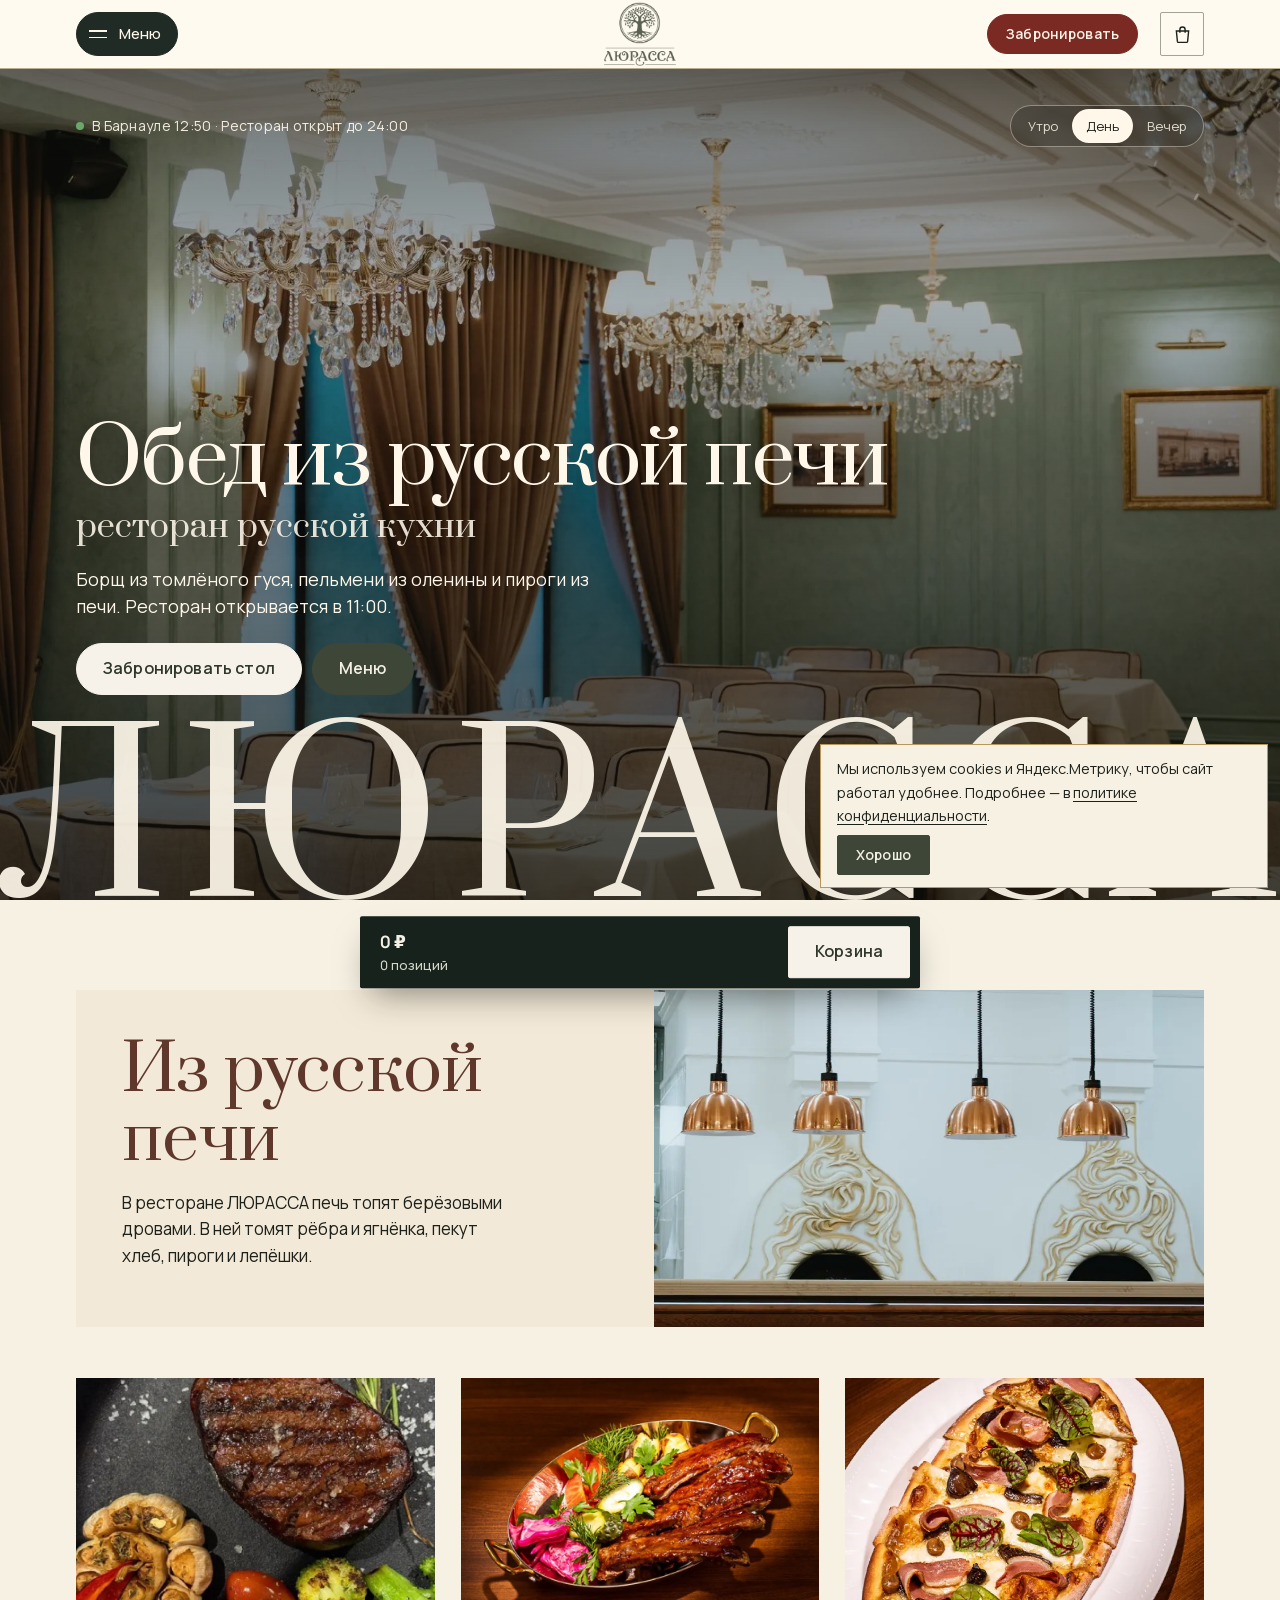
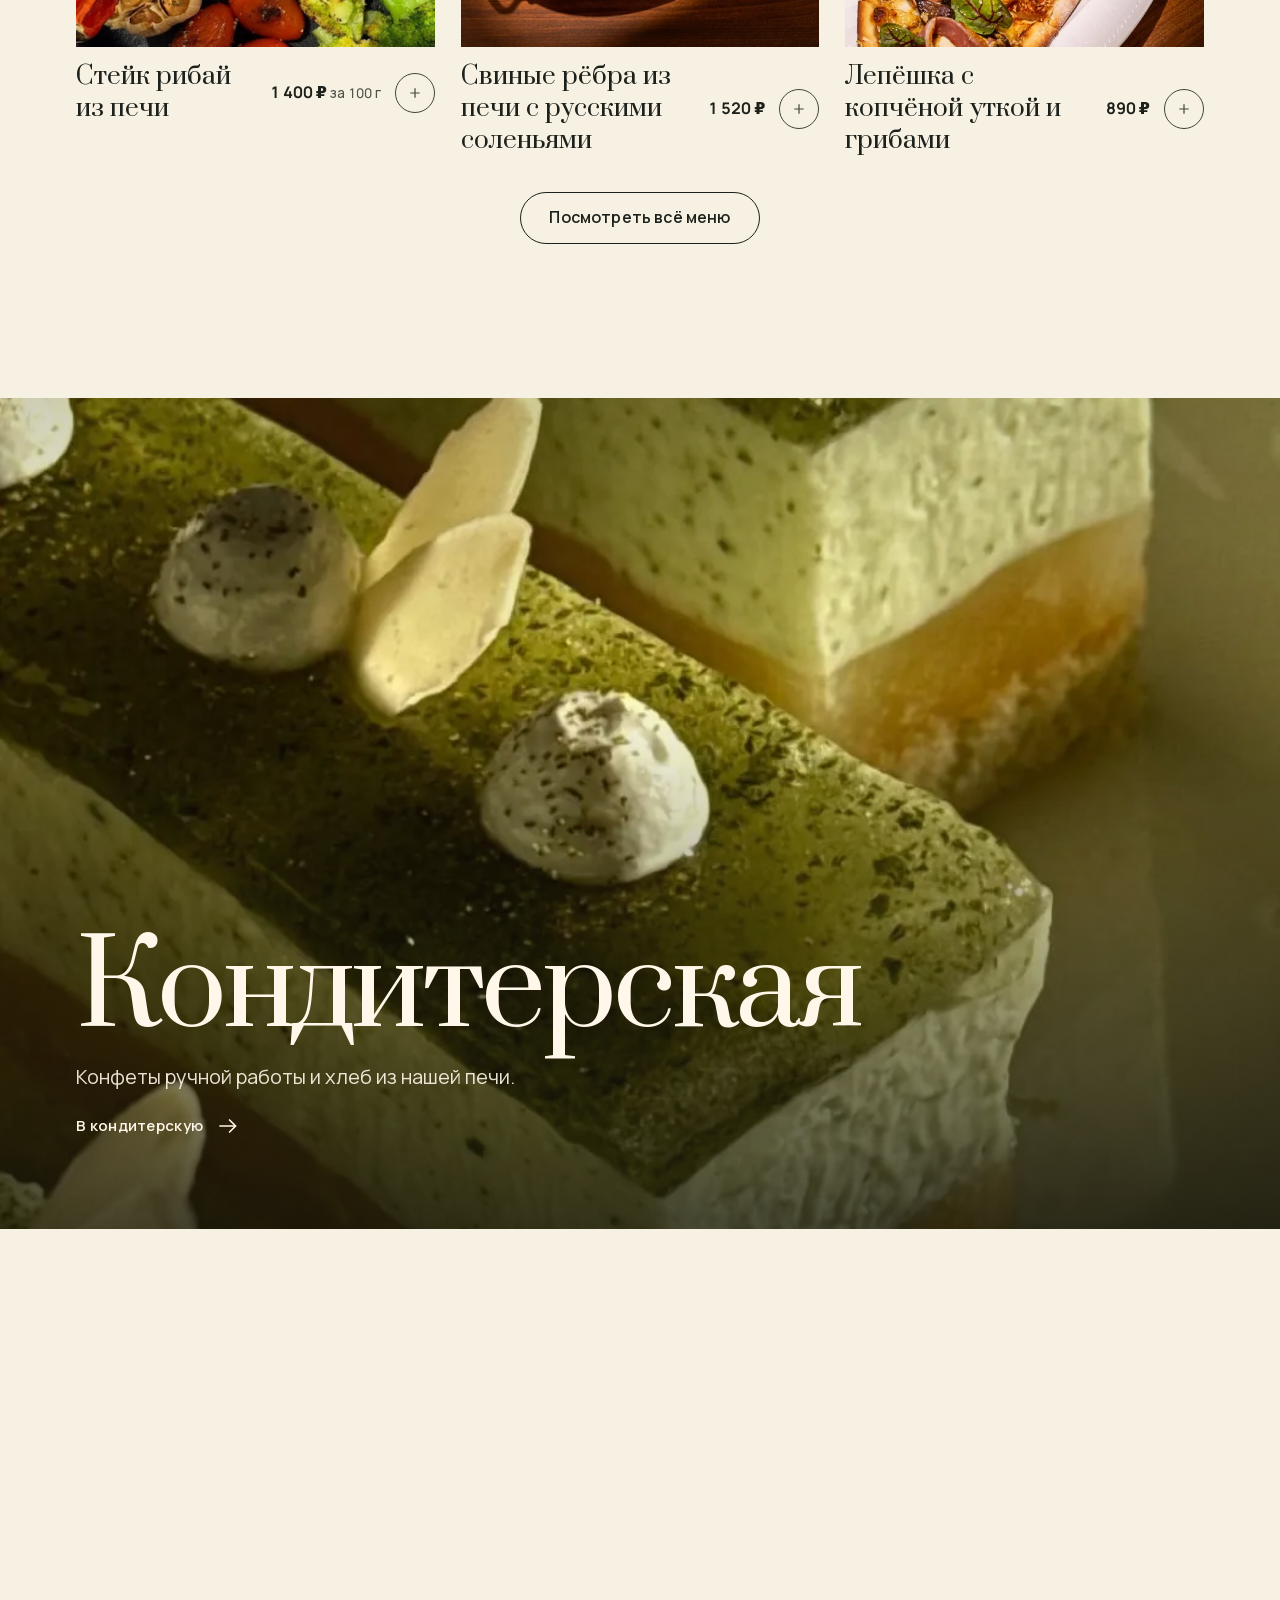
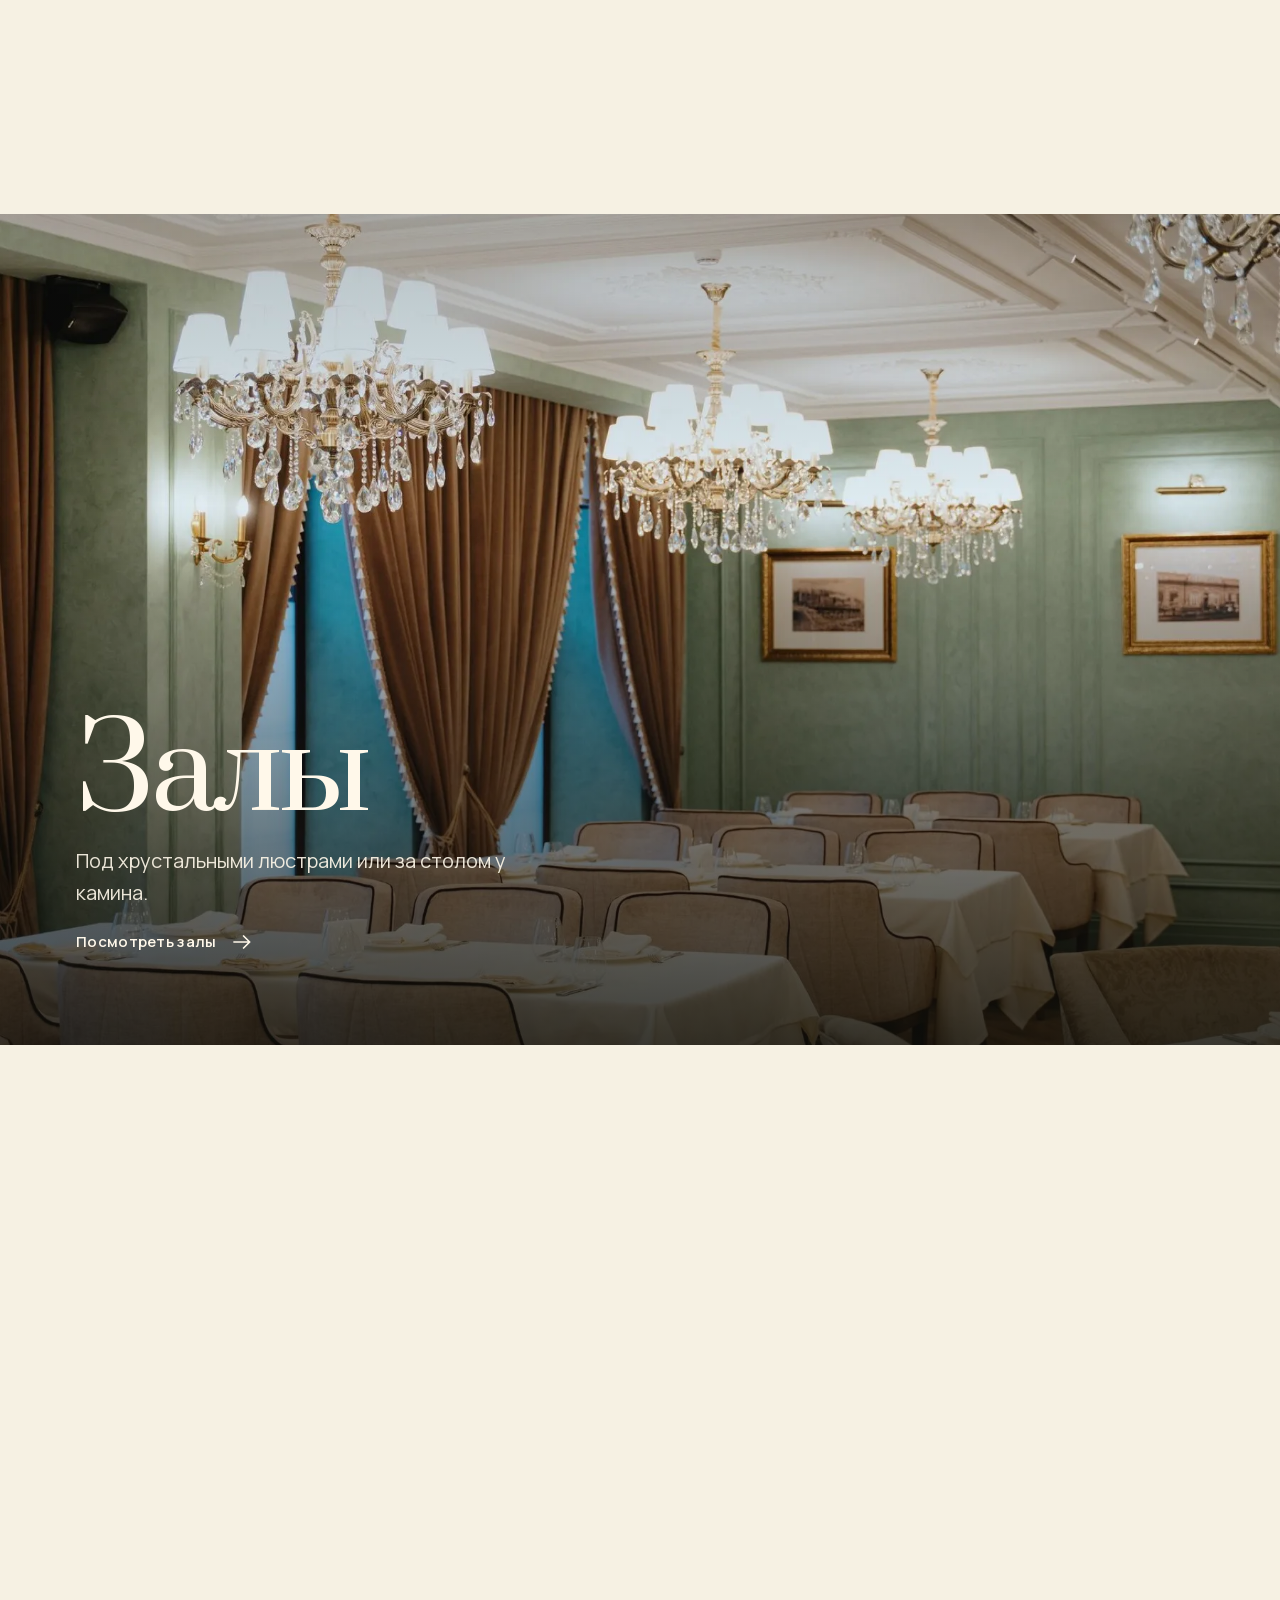
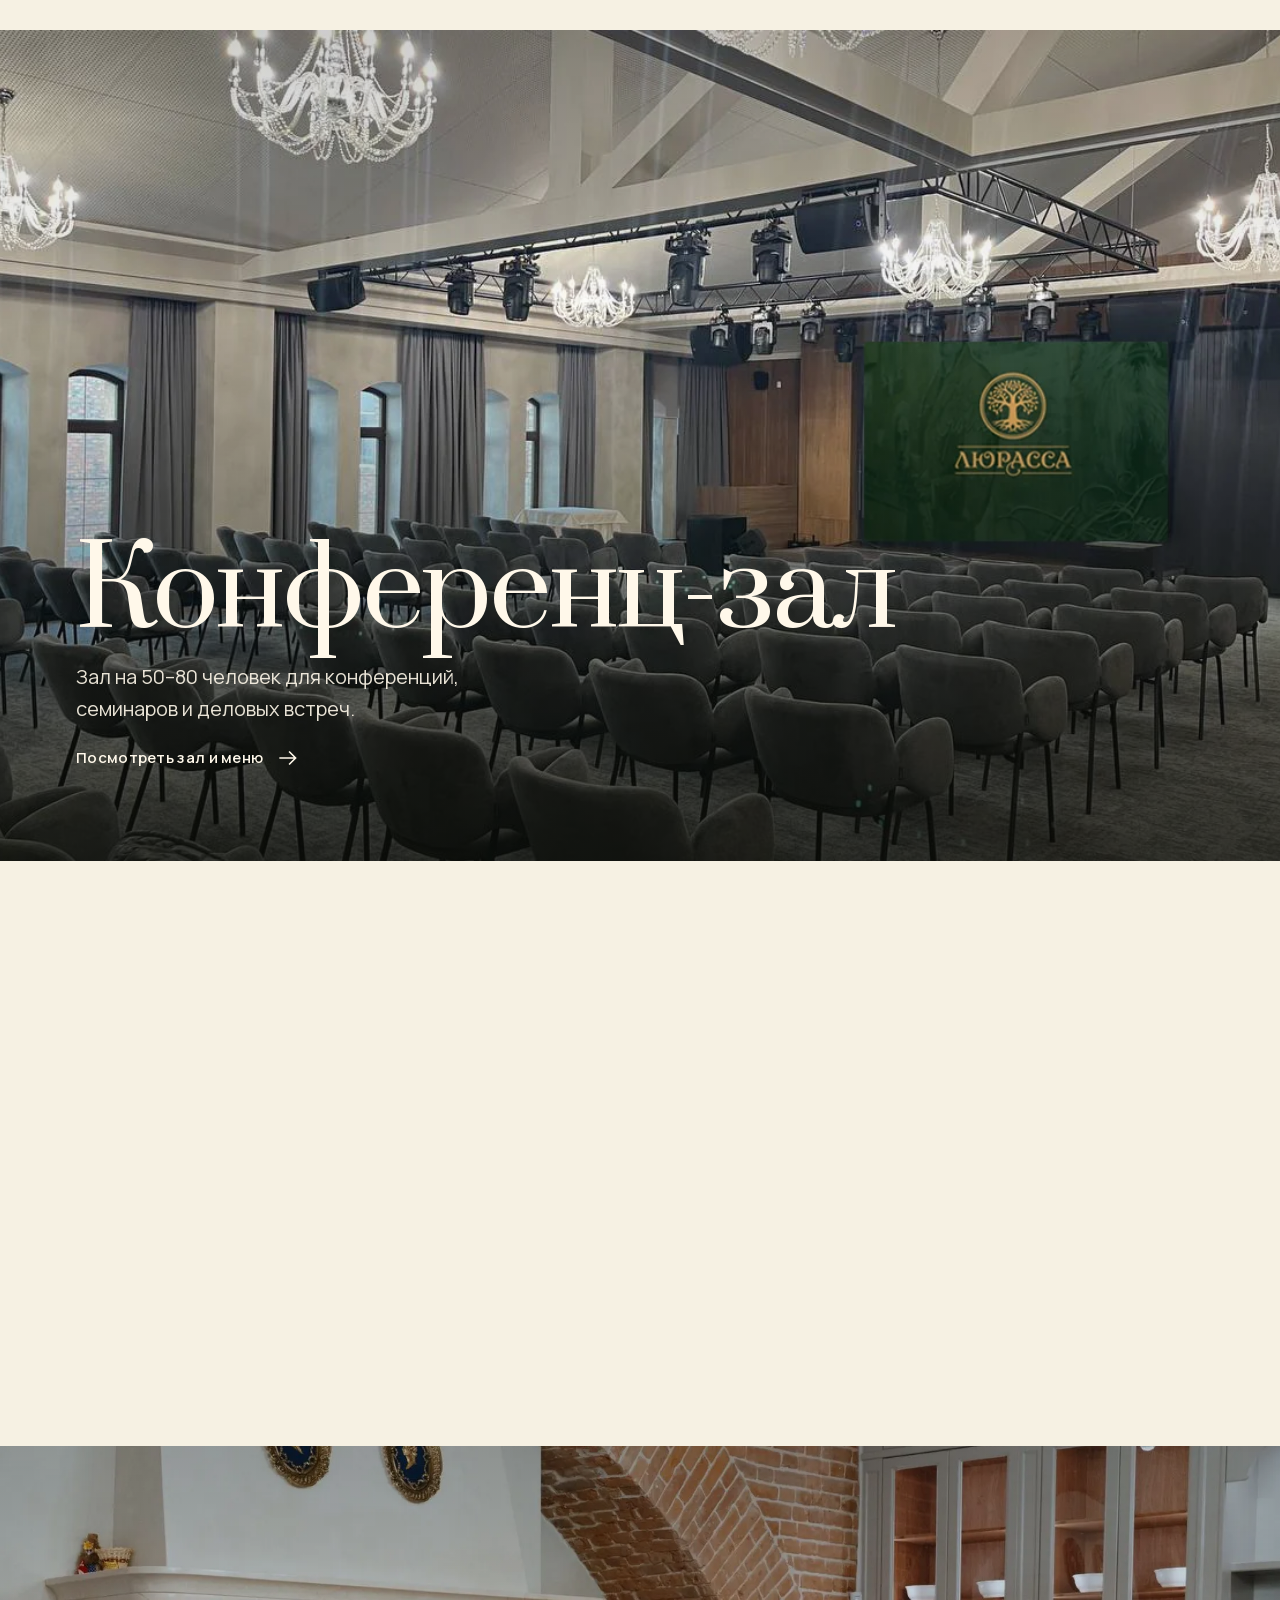
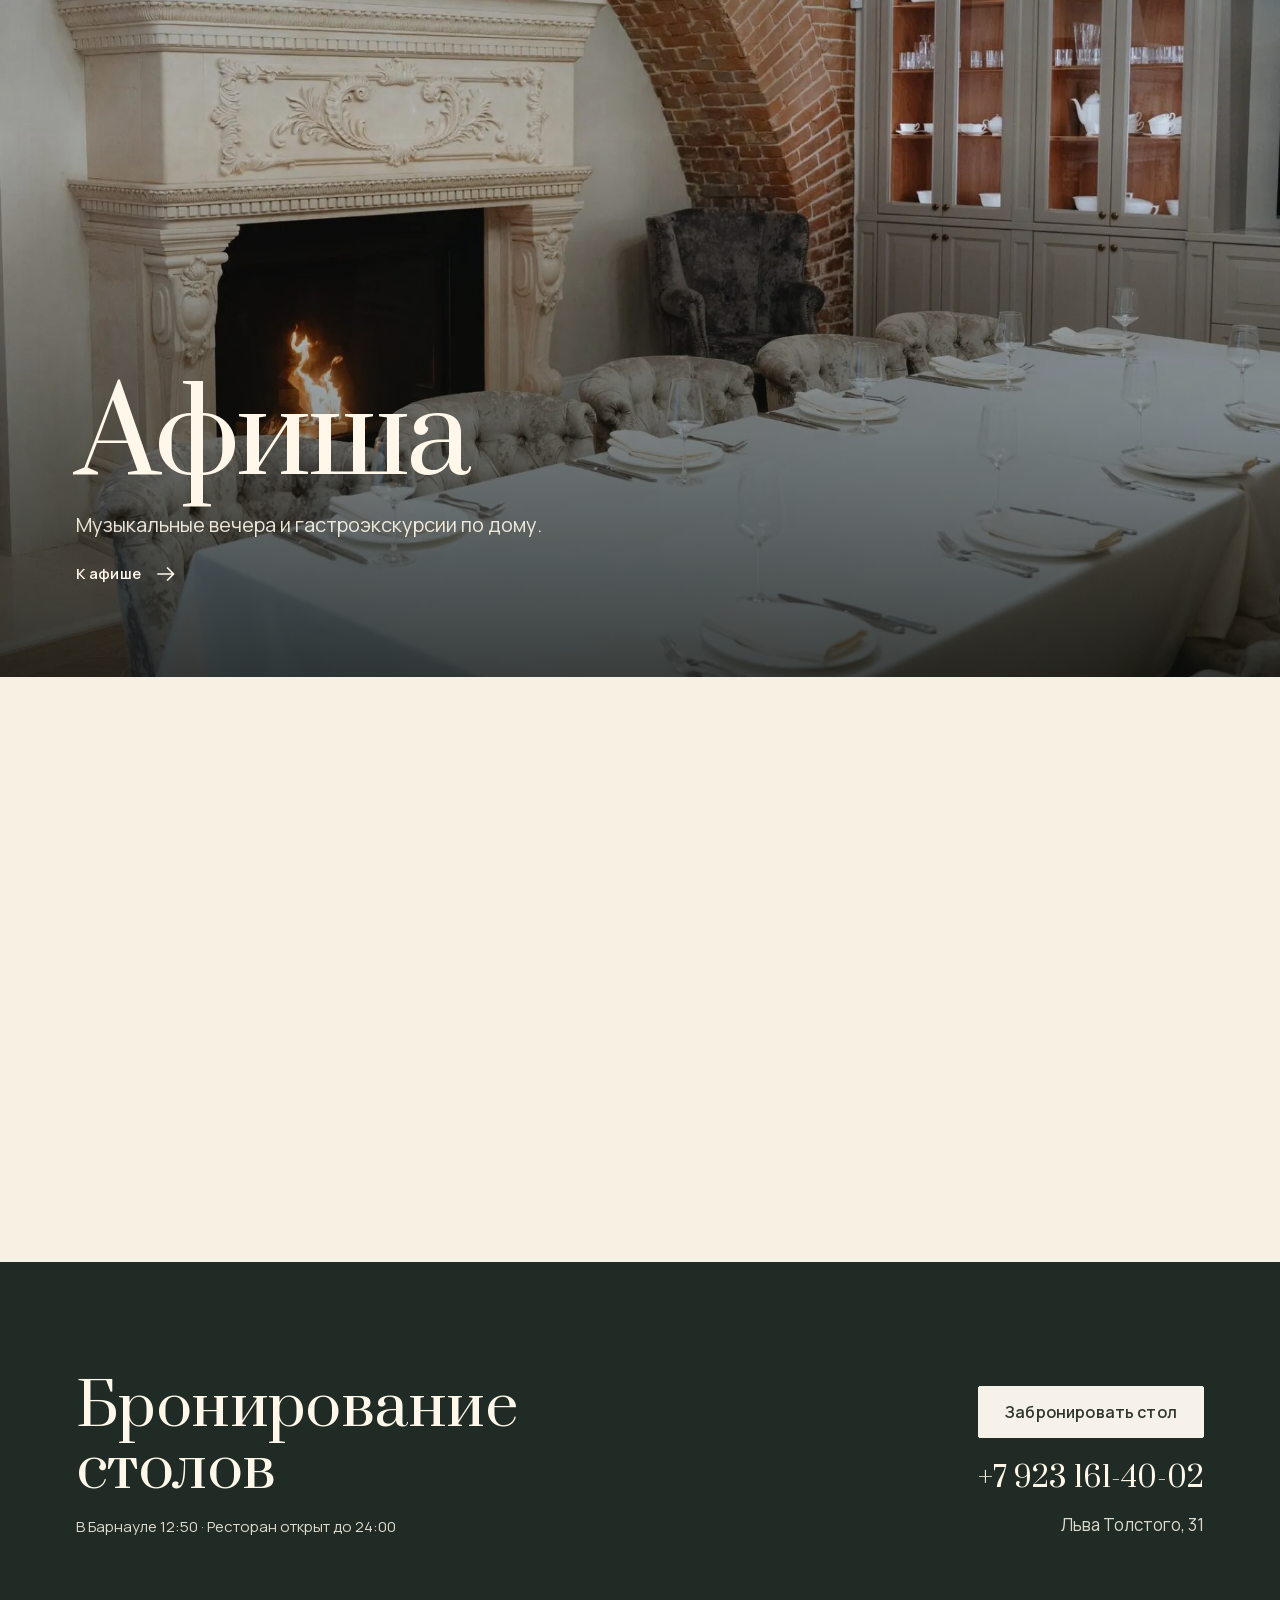
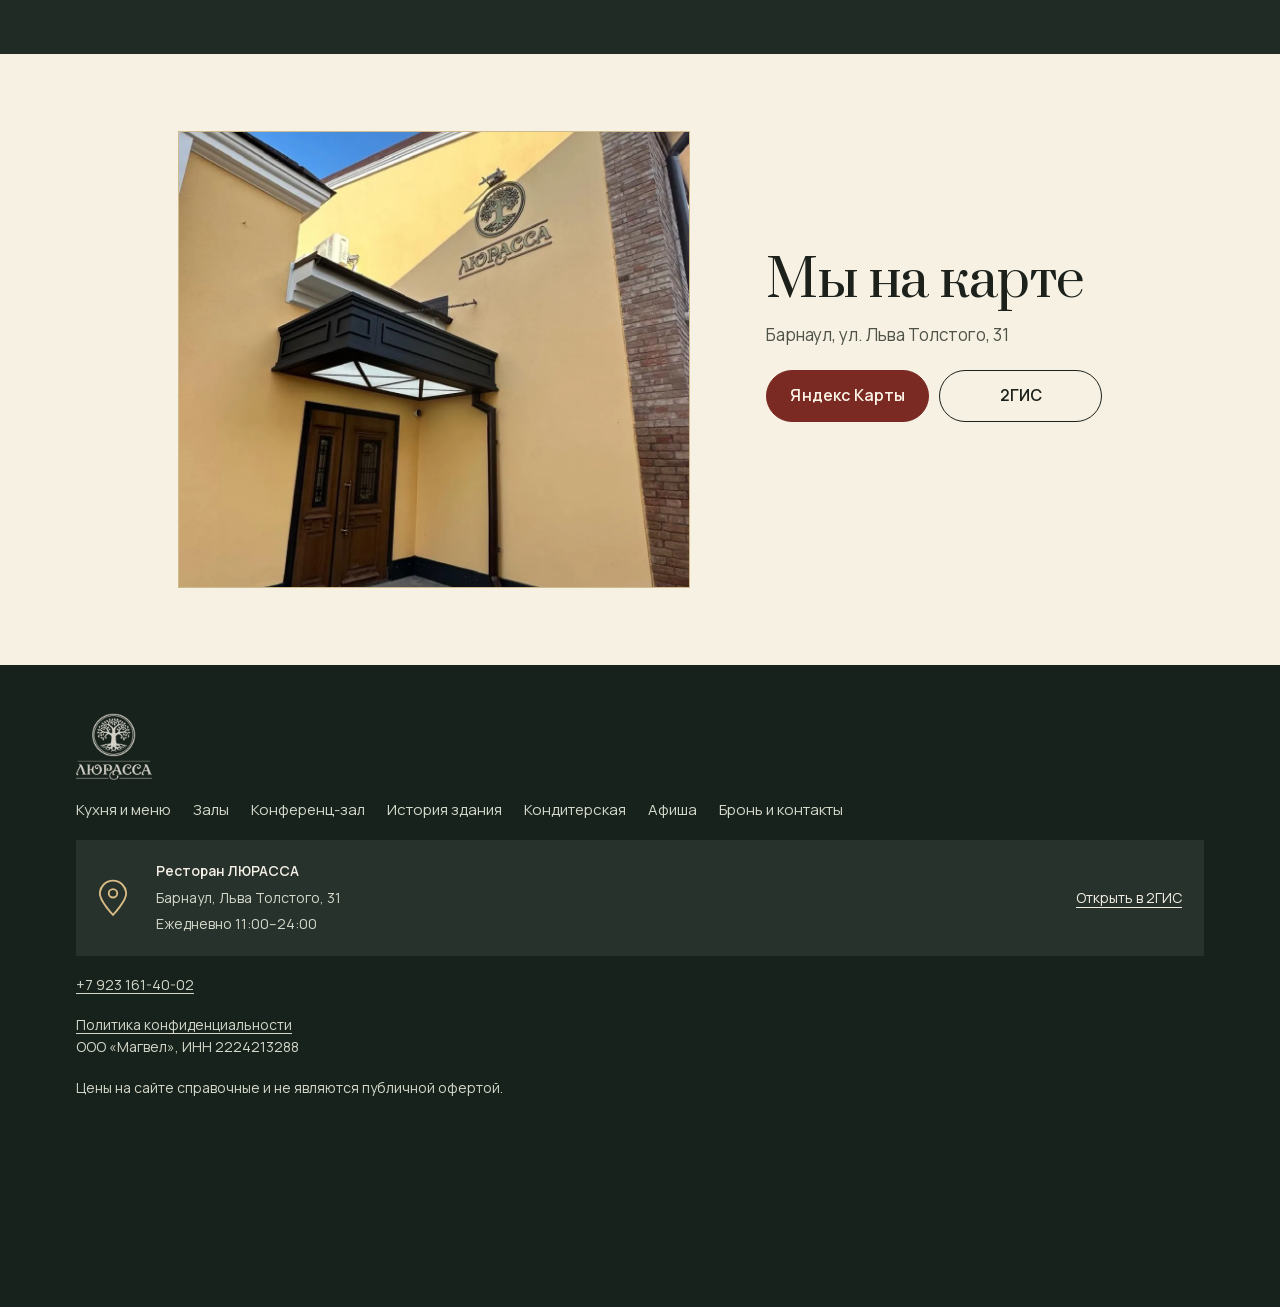
==== commit 7438d7e1: "Исправить мобильную заставку, меню и загрузку карты" ====
--- a/index.html
+++ b/index.html
@@ -22,16 +22,16 @@
 <script type="application/ld+json">{"@context": "https://schema.org", "@graph": [{"@type": "Restaurant", "@id": "https://lurassa.ru/#business", "name": "ЛЮРАССА", "telephone": "+79231614002", "address": {"@type": "PostalAddress", "addressCountry": "RU", "addressLocality": "Барнаул", "streetAddress": "ул. Льва Толстого, 31"}, "url": "https://lurassa.ru/", "openingHoursSpecification": {"@type": "OpeningHoursSpecification", "dayOfWeek": ["Monday", "Tuesday", "Wednesday", "Thursday", "Friday", "Saturday", "Sunday"], "opens": "11:00", "closes": "00:00"}, "servesCuisine": "Русская кухня", "priceRange": "[ЗАПОЛНИТЬ: ценовой диапазон]", "geo": {"@type": "GeoCoordinates", "latitude": 53.329795, "longitude": 83.79181}, "sameAs": ["https://t.me/lurassa_rest", "https://vk.com/lurassa_rest", "https://2gis.ru/barnaul/firm/70000001102581486"]}]}</script>
 <meta name="theme-color" content="#f6f1e3">
 <link rel="preload" href="fonts/Prata-400-cyrillic.woff2" as="font" type="font/woff2" crossorigin>
-<link rel="stylesheet" href="styles.css?v=1795427676">
-<link rel="stylesheet" href="book.css?v=1795427676">
-<link rel="stylesheet" href="pages.css?v=1795427676">
+<link rel="stylesheet" href="styles.css?v=1795428284">
+<link rel="stylesheet" href="book.css?v=1795428284">
+<link rel="stylesheet" href="pages.css?v=1795428284">
 <link rel="icon" href="img/logo-tree-gold.png">
 <!-- Restoplace start -->
 <!-- Restoplace end -->
 </head>
 <body class="bk page-index">
 <div class="home-intro" aria-hidden="true">
-  <video muted playsinline preload="none" width="320" height="320"></video>
+  <img alt="" width="192" height="192">
 </div>
 <script>
   (() => {
@@ -54,23 +54,24 @@
     } catch {}
 
     const intro = document.querySelector(".home-intro");
-    const video = intro.querySelector("video");
-    let timeout = setTimeout(() => intro.remove(), 6500);
-
-    function dismiss() {
+    const artwork = intro.querySelector("img");
+    const timeout = setTimeout(() => intro.remove(), 2200);
+
+    artwork.addEventListener("load", () => {
       clearTimeout(timeout);
-      intro.classList.add("is-leaving");
-      setTimeout(() => intro.remove(), 320);
-    }
-
-    video.addEventListener("playing", () => {
+      if (!intro.isConnected) return;
       intro.classList.add("is-playing");
       try { sessionStorage.setItem(sessionKey, "1"); } catch {}
+      setTimeout(() => {
+        intro.classList.add("is-leaving");
+        setTimeout(() => intro.remove(), 320);
+      }, 2600);
     }, { once: true });
-    video.addEventListener("ended", dismiss, { once: true });
-    video.addEventListener("error", dismiss, { once: true });
-    video.src = "img/home-intro.webm?v=3";
-    video.play().catch(dismiss);
+    artwork.addEventListener("error", () => {
+      clearTimeout(timeout);
+      intro.remove();
+    }, { once: true });
+    artwork.src = "img/home-intro-alpha.webp";
   })();
 </script>
 
@@ -267,10 +268,10 @@
   </div>
 </div>
 
-<script src="menu-data.js?v=1795427676"></script>
-<script src="book.js?v=1795427676"></script>
-<script src="app.js?v=1795427676"></script>
-<script src="site.js?v=1795427676"></script>
-<script src="dish.js?v=1795427676"></script>
+<script src="menu-data.js?v=1795428284"></script>
+<script src="book.js?v=1795428284"></script>
+<script src="app.js?v=1795428284"></script>
+<script src="site.js?v=1795428284"></script>
+<script src="dish.js?v=1795428284"></script>
 </body>
 </html>
--- a/pages.css
+++ b/pages.css
@@ -527,8 +527,7 @@
 .candy .cbox__lid img { width: 36px; height: 36px; }
 .candy .cbox__cells { gap: 8px; }
 .candy__lead { font-size: 15px; color: var(--ink-2); max-width: 44ch; }
-.candy .cpal { margin-top: 14px; display: grid; grid-auto-flow: column; grid-template-rows: repeat(2, auto); grid-auto-columns: 46%; gap: 8px; overflow-x: auto; scroll-snap-type: x mandatory; padding-bottom: 6px; scrollbar-width: thin; }
-.candy .cpal li { scroll-snap-align: start; }
+.candy .cpal { margin-top: 14px; grid-template-columns: repeat(2, minmax(0, 1fr)); gap: 8px; }
 .candy .cpal__b { grid-template-columns: 30px 1fr; grid-template-rows: auto auto; column-gap: 10px; row-gap: 0; padding: 8px 10px; height: 100%; }
 .candy .cpal__b .cnd { width: 28px; grid-row: span 2; }
 .candy .cpal__n { font-size: 13px; line-height: 1.3; }
@@ -539,14 +538,13 @@
   .candy__grid { grid-template-columns: auto 1fr; gap: clamp(32px, 4vw, 64px); }
   .candy .cbox { width: 400px; }
   .candy__right { padding-top: calc(clamp(34px, 4vw, 56px) * 1.1 + 20px); }
-  .candy .cpal { grid-auto-flow: row; grid-template-rows: none; grid-template-columns: repeat(3, 1fr); grid-auto-columns: auto; overflow: visible; }
 }
 .cert { padding: 0 0 clamp(80px, 10vw, 130px); }
 .candy__grid { grid-template-columns: minmax(0, 1fr); }
 .candy__grid > * { min-width: 0; }
 @media (min-width: 960px) { .candy__grid { grid-template-columns: auto minmax(0, 1fr); } }
 .candy .cpal__b .cnd { grid-row: 1 / 3; grid-column: 1; align-self: center; }
-.candy .cpal__n { grid-column: 2; align-self: end; }
+.candy .cpal__n { grid-column: 2; align-self: end; overflow-wrap: anywhere; }
 .candy .cpal__p { grid-column: 2; align-self: start; }
 .collage__item.gal__item { height: auto; flex: initial; scroll-snap-align: none; }
 .collage__item.gal__item img { width: 100%; height: auto; }
@@ -619,7 +617,7 @@
   .candy__grid { grid-template-columns: 340px minmax(0, 1fr); gap: clamp(28px, 3.5vw, 56px); }
   .candy .cbox { margin: 0; }
   .candy__right { padding-top: 0; }
-  .candy .cpal { grid-template-columns: repeat(3, 1fr); gap: 8px; }
+  .candy .cpal { grid-template-columns: repeat(3, minmax(0, 1fr)); gap: 8px; }
   .candy .cpal__b { min-height: 58px; }
 }
 .page-konditerskaya .phead { padding-bottom: clamp(24px, 3vw, 40px); }
@@ -631,7 +629,7 @@
 .collage__col:nth-child(2) .collage__item:nth-child(even) { aspect-ratio: 3 / 4; }
 @media (min-width: 900px) { .collage__col:nth-child(2) { margin-top: 32px; } .collage__col:nth-child(3) { margin-top: 0; } .collage { padding-bottom: 32px; } }
 .page-index #pech { padding-top: clamp(56px, 7vw, 96px); }
-@media (max-width: 959px) { .candy .cpal { grid-template-rows: repeat(2, 64px); grid-auto-columns: 62%; } .candy .cpal__b { height: 64px; } .candy .cbox { max-width: 300px; } }
+@media (max-width: 959px) { .candy .cpal__b { min-height: 64px; } .candy .cbox { max-width: 300px; } }
 
 .page-index .bk-top { position: fixed; inset: 0 0 auto; border-bottom: 1px solid #b9ad91; }
 .page-index main { padding-top: 69px; }
@@ -690,7 +688,7 @@
     transition: opacity .32s ease-in-out;
   }
   .home-intro.is-leaving { opacity: 0; }
-  .home-intro video { width: clamp(126px, 24vmin, 202px); height: auto; }
+  .home-intro img { width: clamp(126px, 24vmin, 202px); height: auto; }
 }
 
 .page-istoriya main [id] { scroll-margin-top: 84px; }
@@ -796,6 +794,9 @@
 .conference-menu__panel[hidden] { display: none; }
 .conference-menu__panel h3 { text-align: left; font-size: clamp(27px, 4vw, 42px); }
 .conference-menu .carte__list { margin-top: 10px; }
+.page-konditerskaya .carte__list li,
+.conference-menu .carte__list li { border-bottom: 1px solid var(--rule-gold); }
+
 .conference-menu .carte__list li { grid-template-columns: minmax(0, auto) minmax(12px, 1fr) auto auto; }
 .conference-menu .carte__list .nm { max-width: 54ch; }
 .conference-menu .carte__list .w,
